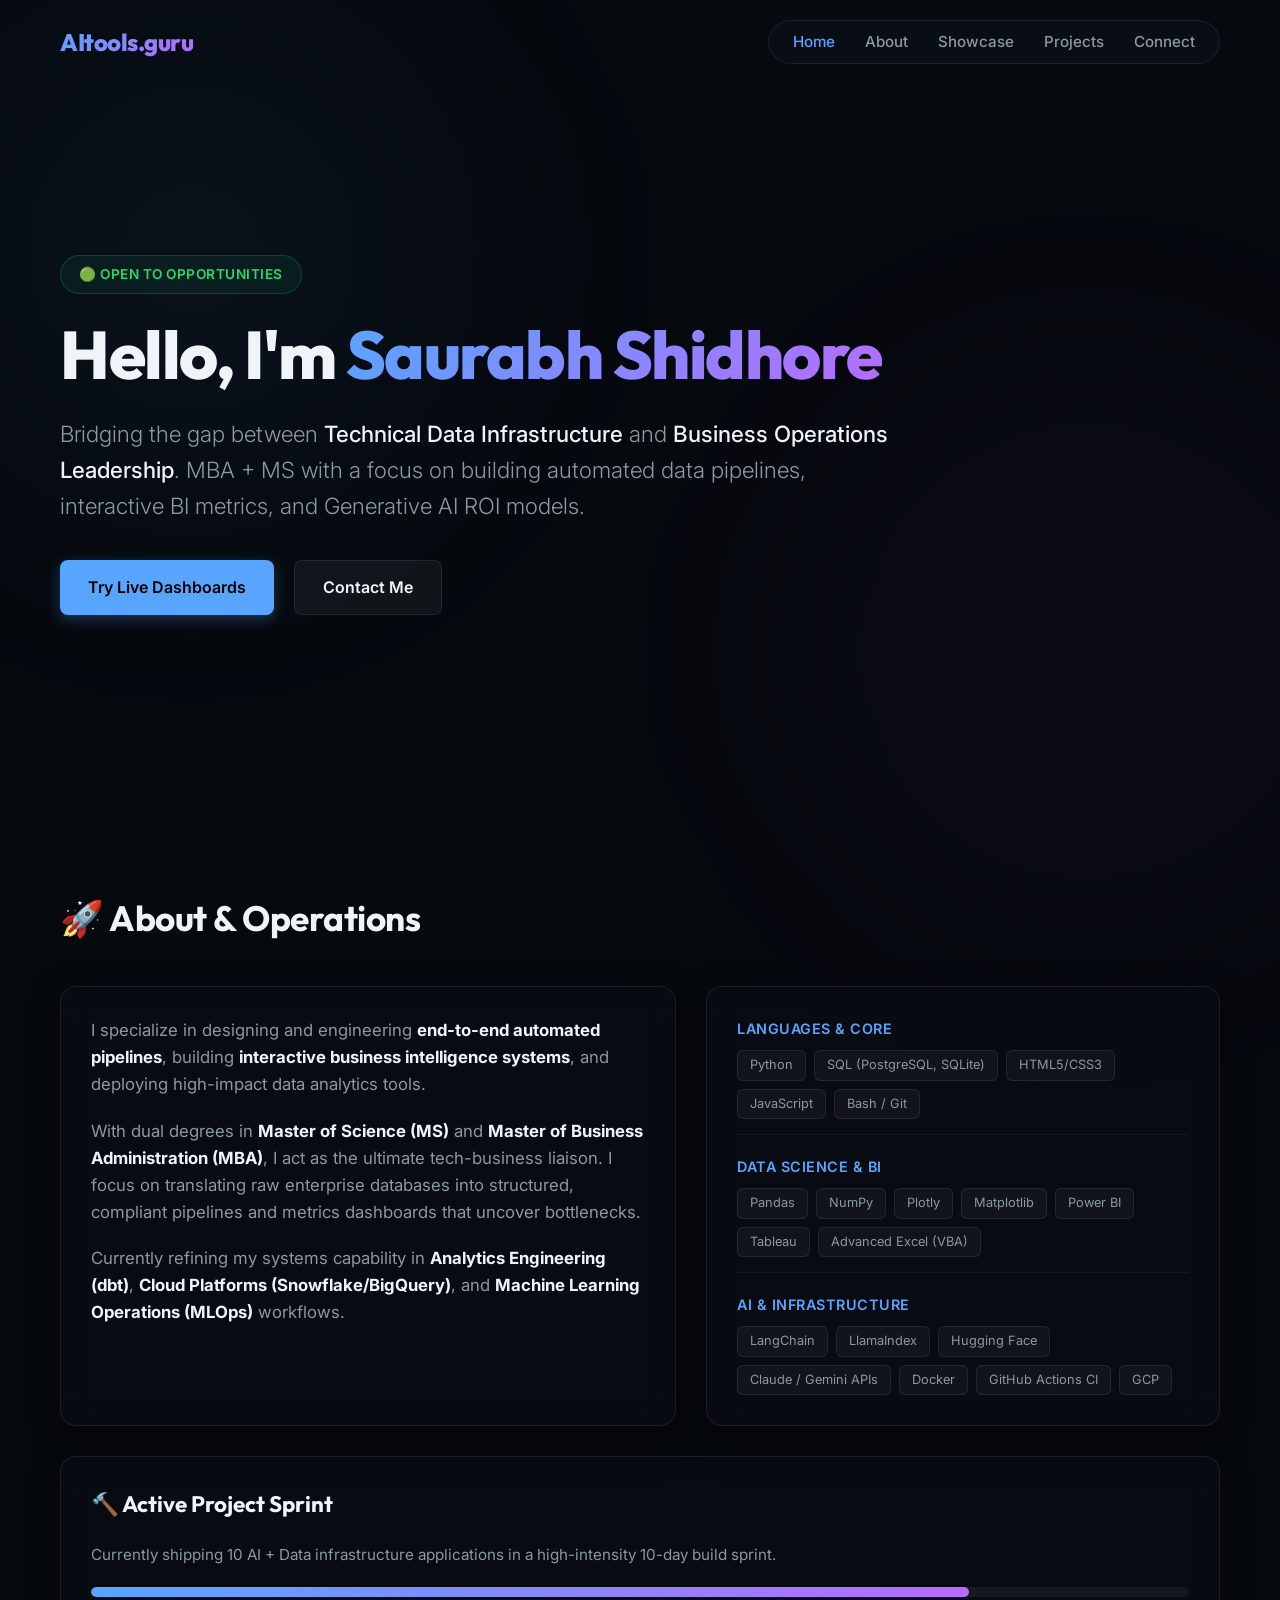
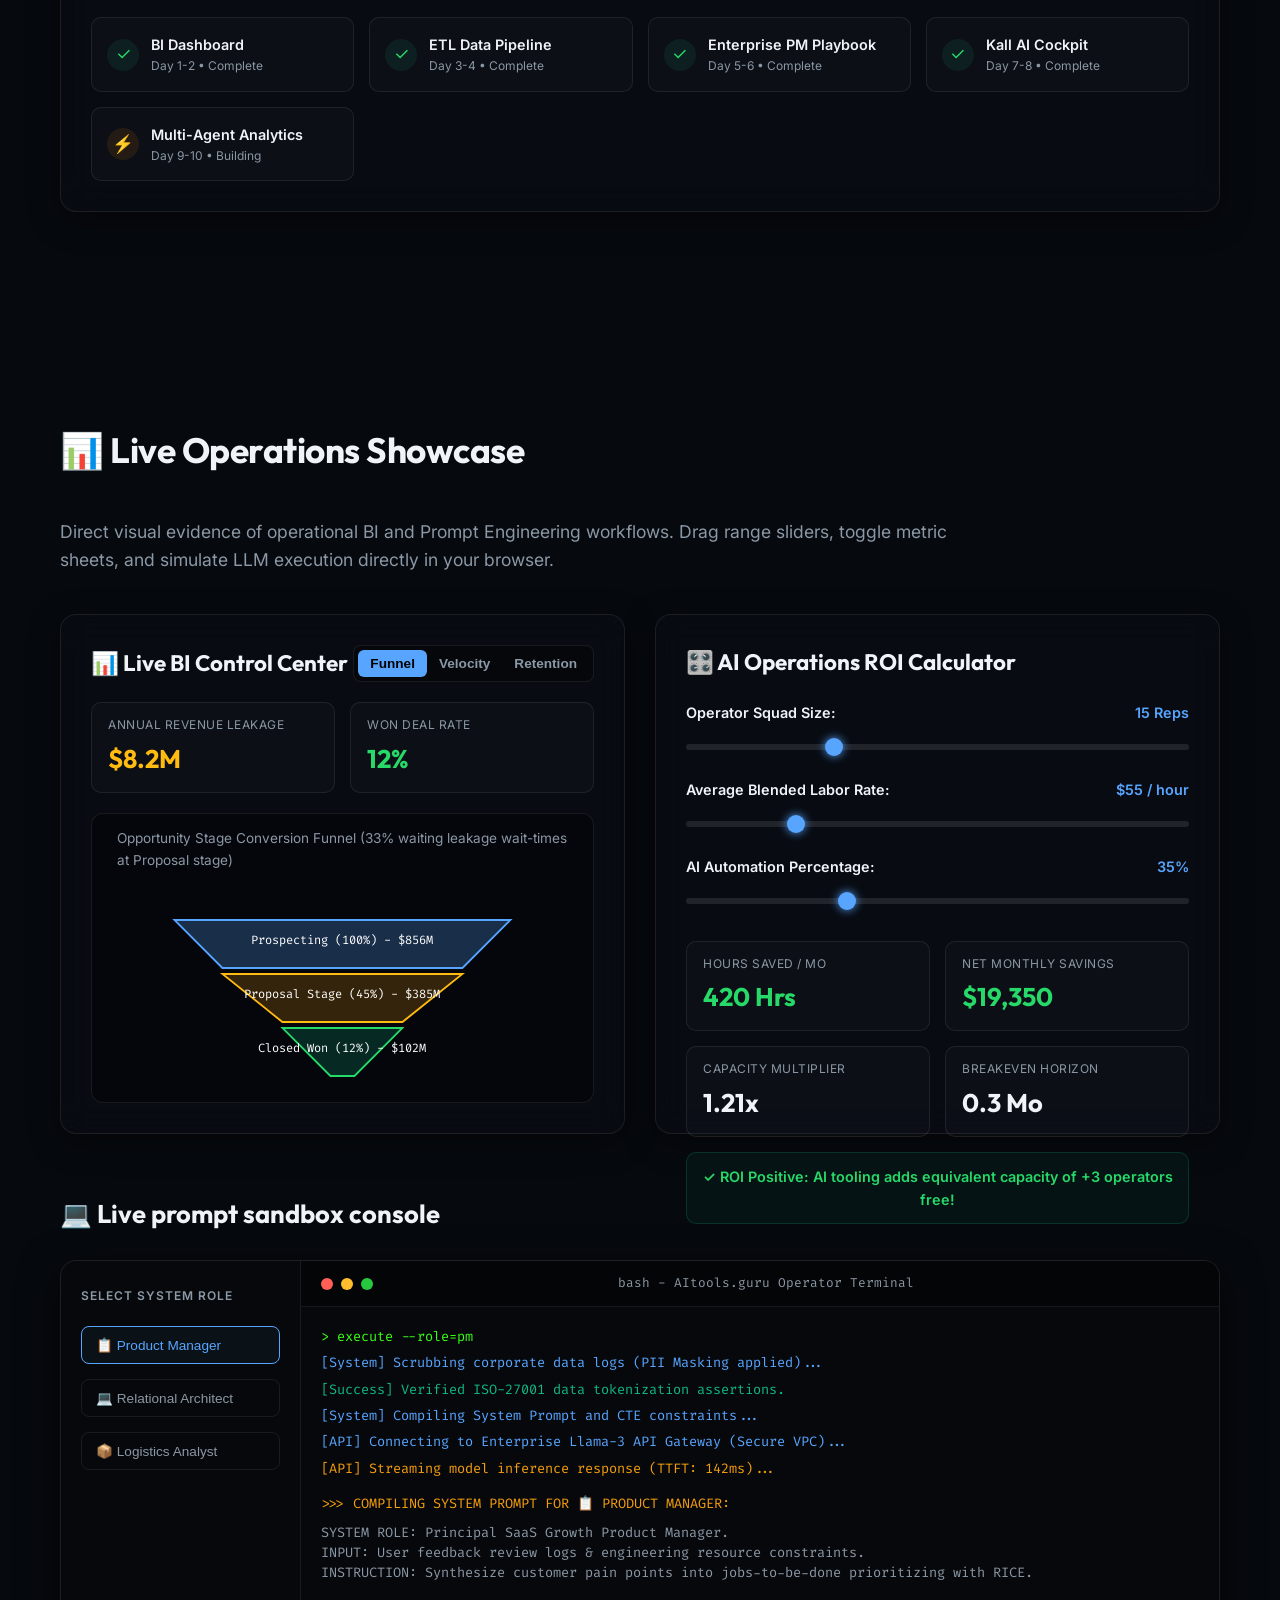
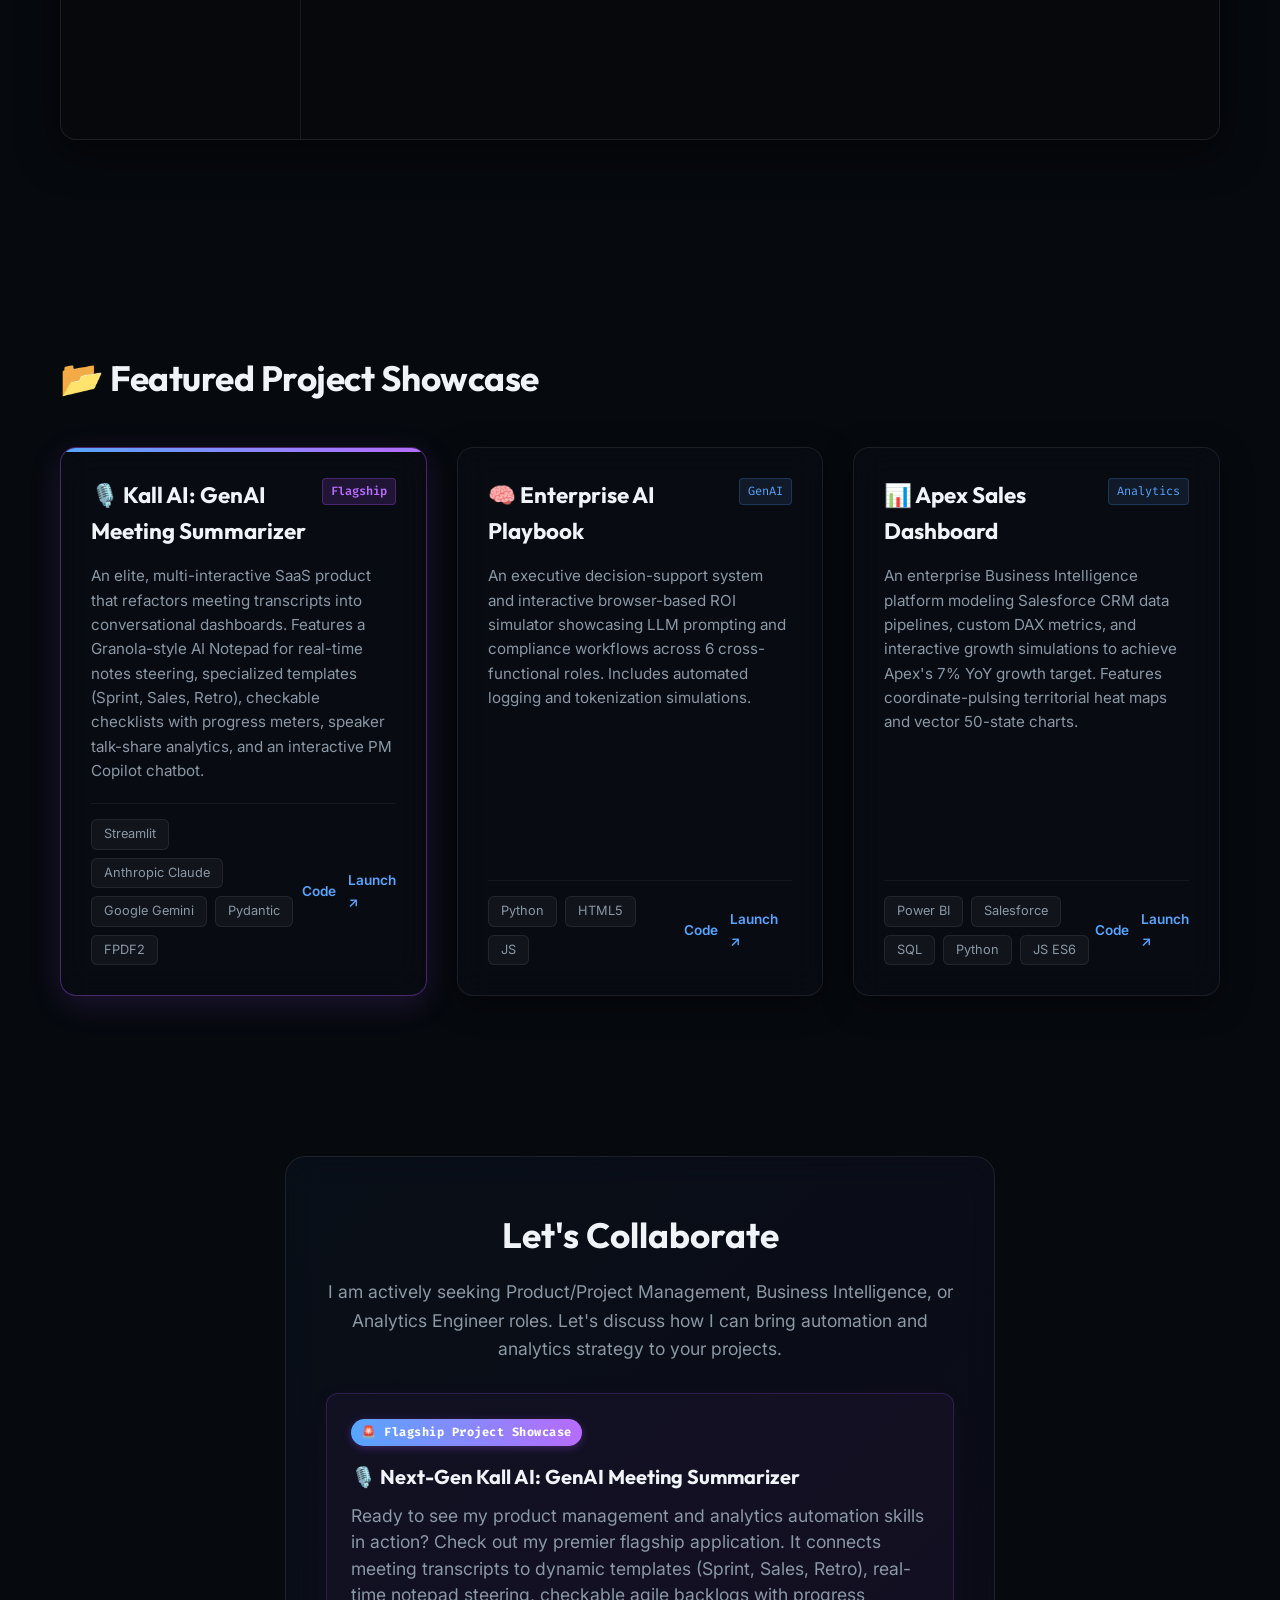
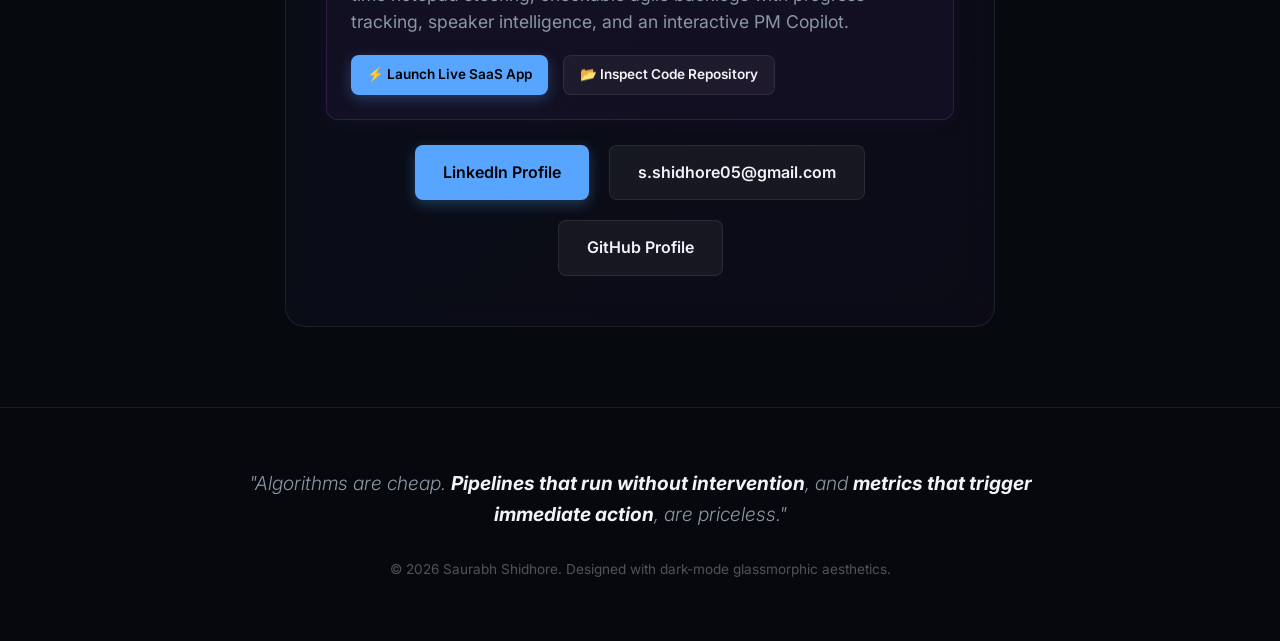
==== portfolio/index.html @ b5cbe141 "Update Kall AI description with v3.0 features (AI Notepad & Templates)" ====
<!DOCTYPE html>
<html lang="en">
<head>
  <meta charset="UTF-8">
  <meta name="viewport" content="width=device-width, initial-scale=1.0">
  <title>Saurabh Shidhore | AI & Analytics Portfolio</title>
  
  <!-- Premium Modern Typography -->
  <link rel="preconnect" href="https://fonts.googleapis.com">
  <link rel="preconnect" href="https://fonts.gstatic.com" crossorigin>
  <link href="https://fonts.googleapis.com/css2?family=Inter:wght@300;400;500;600;700&family=Outfit:wght@400;600;700;800&family=Fira+Code:wght@400;500;600&display=swap" rel="stylesheet">
  
  <!-- Visual System Styling -->
  <style>
    :root {
      --bg-dark: #06090e;
      --card-bg: rgba(13, 17, 27, 0.4);
      --card-border: rgba(255, 255, 255, 0.08);
      --card-border-hover: rgba(88, 166, 255, 0.4);
      --text-main: #f0f3f8;
      --text-mute: #8b98a5;
      
      /* Curated Harmonious Palette */
      --primary-hsl: 212, 100%, 67%; /* Electric Blue */
      --primary: hsl(var(--primary-hsl));
      --accent-hsl: 271, 100%, 71%; /* Royal Purple */
      --accent: hsl(var(--accent-hsl));
      --success-hsl: 142, 70%, 50%; /* Emerald Green */
      --success: hsl(var(--success-hsl));
      --gold-hsl: 43, 100%, 53%; /* Vivid Orange-Gold */
      --gold: hsl(var(--gold-hsl));
      --terminal-bg: #090c10;
    }
    
    * {
      box-sizing: border-box;
      margin: 0;
      padding: 0;
      scroll-behavior: smooth;
    }
    
    body {
      background-color: var(--bg-dark);
      color: var(--text-main);
      font-family: 'Inter', sans-serif;
      line-height: 1.6;
      overflow-x: hidden;
      position: relative;
    }
    
    /* Background Glow Blobs */
    .glow-blob-1 {
      position: fixed;
      top: -15%;
      left: -15%;
      width: 60vw;
      height: 60vw;
      border-radius: 50%;
      background: radial-gradient(circle, rgba(88, 166, 255, 0.08) 0%, rgba(0, 0, 0, 0) 70%);
      filter: blur(100px);
      z-index: -1;
      pointer-events: none;
      animation: float 25s infinite alternate ease-in-out;
    }
    
    .glow-blob-2 {
      position: fixed;
      bottom: -15%;
      right: -15%;
      width: 60vw;
      height: 60vw;
      border-radius: 50%;
      background: radial-gradient(circle, rgba(168, 85, 247, 0.06) 0%, rgba(0, 0, 0, 0) 70%);
      filter: blur(100px);
      z-index: -1;
      pointer-events: none;
      animation: float 30s infinite alternate-reverse ease-in-out;
    }
    
    @keyframes float {
      0% { transform: translate(0, 0) scale(1); }
      100% { transform: translate(6%, 6%) scale(1.15); }
    }
    
    /* Floating Header Nav */
    header {
      position: fixed;
      top: 0;
      left: 0;
      width: 100%;
      z-index: 100;
      padding: 20px 0;
    }
    
    .nav-container {
      max-width: 1200px;
      margin: 0 auto;
      padding: 0 20px;
      display: flex;
      justify-content: space-between;
      align-items: center;
    }
    
    .nav-logo {
      font-family: 'Outfit', sans-serif;
      font-weight: 800;
      font-size: 1.5rem;
      color: var(--text-main);
      text-decoration: none;
      letter-spacing: -0.5px;
    }
    
    .nav-logo span {
      background: linear-gradient(135deg, var(--primary) 0%, var(--accent) 100%);
      -webkit-background-clip: text;
      -webkit-text-fill-color: transparent;
    }
    
    .nav-menu {
      display: flex;
      gap: 30px;
      list-style: none;
      background: rgba(13, 17, 27, 0.6);
      border: 1px solid var(--card-border);
      padding: 8px 24px;
      border-radius: 50px;
      backdrop-filter: blur(16px);
      -webkit-backdrop-filter: blur(16px);
    }
    
    .nav-menu a {
      color: var(--text-mute);
      text-decoration: none;
      font-size: 0.95rem;
      font-weight: 500;
      transition: color 0.3s ease;
    }
    
    .nav-menu a:hover,
    .nav-menu a.active {
      color: var(--primary);
    }
    
    /* Hero Section */
    .hero-section {
      min-height: 90vh;
      display: flex;
      align-items: center;
      padding: 140px 20px 80px 20px;
      max-width: 1200px;
      margin: 0 auto;
    }
    
    .hero-content {
      max-width: 850px;
    }
    
    .status-badge {
      display: inline-flex;
      align-items: center;
      gap: 8px;
      background: rgba(16, 185, 129, 0.08);
      border: 1px solid rgba(16, 185, 129, 0.25);
      color: var(--success);
      padding: 8px 18px;
      border-radius: 50px;
      font-size: 0.85rem;
      font-weight: 600;
      margin-bottom: 24px;
      letter-spacing: 0.5px;
      text-transform: uppercase;
      animation: pulse 2.5s infinite;
    }
    
    @keyframes pulse {
      0% { opacity: 0.8; box-shadow: 0 0 0 0 rgba(16, 185, 129, 0.2); }
      50% { opacity: 1; box-shadow: 0 0 0 10px rgba(16, 185, 129, 0); }
      100% { opacity: 0.8; box-shadow: 0 0 0 0 rgba(16, 185, 129, 0); }
    }
    
    h1 {
      font-family: 'Outfit', sans-serif;
      font-weight: 800;
      font-size: 4.2rem;
      line-height: 1.1;
      letter-spacing: -1.5px;
      margin-bottom: 24px;
    }
    
    h1 span {
      background: linear-gradient(135deg, var(--primary) 0%, var(--accent) 100%);
      -webkit-background-clip: text;
      -webkit-text-fill-color: transparent;
    }
    
    .subtitle {
      font-size: 1.4rem;
      color: var(--text-mute);
      margin-bottom: 36px;
      font-weight: 300;
    }
    
    .subtitle strong {
      color: var(--text-main);
      font-weight: 500;
    }
    
    .hero-buttons {
      display: flex;
      gap: 20px;
    }
    
    .btn {
      display: inline-flex;
      align-items: center;
      justify-content: center;
      padding: 14px 28px;
      border-radius: 8px;
      font-size: 1rem;
      font-weight: 600;
      text-decoration: none;
      transition: all 0.3s ease;
      cursor: pointer;
    }
    
    .btn-primary {
      background: var(--primary);
      color: #000;
      border: none;
      box-shadow: 0 4px 14px rgba(88, 166, 255, 0.3);
    }
    
    .btn-primary:hover {
      transform: translateY(-2px);
      box-shadow: 0 6px 20px rgba(88, 166, 255, 0.5);
    }
    
    .btn-secondary {
      background: rgba(255, 255, 255, 0.05);
      color: var(--text-main);
      border: 1px solid var(--card-border);
    }
    
    .btn-secondary:hover {
      background: rgba(255, 255, 255, 0.1);
      border-color: var(--text-mute);
      transform: translateY(-2px);
    }
    
    /* Section Layouts */
    section {
      padding: 80px 20px;
      max-width: 1200px;
      margin: 0 auto;
    }
    
    .section-title {
      font-family: 'Outfit', sans-serif;
      font-size: 2.2rem;
      font-weight: 700;
      margin-bottom: 40px;
      letter-spacing: -0.5px;
    }
    
    .glass-card {
      background: var(--card-bg);
      border: 1px solid var(--card-border);
      border-radius: 16px;
      padding: 30px;
      backdrop-filter: blur(16px);
      -webkit-backdrop-filter: blur(16px);
      box-shadow: 0 8px 32px rgba(0, 0, 0, 0.4);
      transition: border-color 0.3s ease;
    }
    
    .glass-card:hover {
      border-color: var(--card-border-hover);
    }
    
    /* About & Tech Stack */
    .about-grid {
      display: grid;
      grid-template-columns: 1.2fr 1fr;
      gap: 30px;
      margin-bottom: 50px;
    }
    
    .about-bio p {
      color: var(--text-mute);
      font-size: 1.05rem;
      margin-bottom: 20px;
    }
    
    .about-bio strong {
      color: var(--text-main);
    }
    
    .tech-stack-summary {
      display: flex;
      flex-direction: column;
      gap: 20px;
    }
    
    .tech-group {
      border-bottom: 1px solid rgba(255, 255, 255, 0.05);
      padding-bottom: 15px;
    }
    
    .tech-group:last-child {
      border-bottom: none;
      padding-bottom: 0;
    }
    
    .tech-group-title {
      font-size: 0.9rem;
      font-weight: 600;
      color: var(--primary);
      text-transform: uppercase;
      letter-spacing: 0.5px;
      margin-bottom: 10px;
    }
    
    .tech-badges {
      display: flex;
      flex-wrap: wrap;
      gap: 8px;
    }
    
    .badge {
      font-size: 0.8rem;
      background: rgba(255, 255, 255, 0.04);
      border: 1px solid var(--card-border);
      padding: 4px 12px;
      border-radius: 6px;
      color: var(--text-mute);
      transition: all 0.3s ease;
    }
    
    .badge:hover {
      background: rgba(88, 166, 255, 0.1);
      color: var(--primary);
      border-color: var(--card-border-hover);
    }
    
    /* Active Building Widget */
    .currently-building-widget {
      grid-column: 1 / -1;
      display: flex;
      flex-direction: column;
      gap: 20px;
    }
    
    .progress-bar-container {
      width: 100%;
      height: 10px;
      background: rgba(255, 255, 255, 0.05);
      border-radius: 10px;
      overflow: hidden;
    }
    
    .progress-bar-fill {
      height: 100%;
      width: 80%;
      background: linear-gradient(90deg, var(--primary) 0%, var(--accent) 100%);
      border-radius: 10px;
    }
    
    .sprint-list {
      display: grid;
      grid-template-columns: repeat(auto-fit, minmax(220px, 1fr));
      gap: 15px;
    }
    
    .sprint-item {
      background: rgba(255, 255, 255, 0.02);
      border: 1px solid var(--card-border);
      padding: 15px;
      border-radius: 10px;
      display: flex;
      align-items: center;
      gap: 12px;
    }
    
    .sprint-icon {
      font-size: 1.1rem;
      width: 32px;
      height: 32px;
      border-radius: 50%;
      background: rgba(88, 166, 255, 0.1);
      display: flex;
      align-items: center;
      justify-content: center;
      color: var(--primary);
    }
    
    .sprint-item.complete .sprint-icon {
      background: rgba(16, 185, 129, 0.1);
      color: var(--success);
    }
    
    .sprint-item.active .sprint-icon {
      background: rgba(245, 158, 11, 0.1);
      color: var(--gold);
    }
    
    .sprint-info h4 {
      font-size: 0.9rem;
      font-weight: 600;
    }
    
    .sprint-info p {
      font-size: 0.75rem;
      color: var(--text-mute);
    }
    
    /* INTERACTIVE SHOWCASE GRID */
    .showcase-grid {
      display: grid;
      grid-template-columns: 1fr 1fr;
      gap: 30px;
      margin-bottom: 60px;
    }
    
    /* 1. Live Interactive BI Dashboard Widget */
    .bi-dashboard-card {
      display: flex;
      flex-direction: column;
      height: 520px;
    }
    
    .bi-card-header {
      display: flex;
      justify-content: space-between;
      align-items: center;
      margin-bottom: 20px;
    }
    
    .bi-tabs {
      display: flex;
      background: rgba(0, 0, 0, 0.3);
      padding: 4px;
      border-radius: 8px;
      border: 1px solid var(--card-border);
    }
    
    .bi-tab {
      background: none;
      border: none;
      color: var(--text-mute);
      padding: 6px 12px;
      border-radius: 6px;
      font-size: 0.85rem;
      font-weight: 600;
      cursor: pointer;
      transition: all 0.3s ease;
    }
    
    .bi-tab.active {
      background: var(--primary);
      color: #000;
    }
    
    .bi-stats-row {
      display: grid;
      grid-template-columns: 1fr 1fr;
      gap: 15px;
      margin-bottom: 20px;
    }
    
    .bi-metric-box {
      background: rgba(255, 255, 255, 0.02);
      border: 1px solid var(--card-border);
      padding: 12px 16px;
      border-radius: 10px;
    }
    
    .bi-metric-label {
      font-size: 0.75rem;
      color: var(--text-mute);
      text-transform: uppercase;
      letter-spacing: 0.5px;
    }
    
    .bi-metric-value {
      font-family: 'Outfit', sans-serif;
      font-size: 1.6rem;
      font-weight: 700;
      color: var(--text-main);
      margin-top: 4px;
    }
    
    .bi-metric-value.highlight-green { color: var(--success); }
    .bi-metric-value.highlight-orange { color: var(--gold); }
    
    .bi-chart-container {
      background: rgba(0, 0, 0, 0.4);
      border: 1px solid var(--card-border);
      border-radius: 12px;
      flex-grow: 1;
      padding: 15px;
      display: flex;
      align-items: center;
      justify-content: center;
      position: relative;
      overflow: hidden;
    }
    
    .bi-chart-panel {
      position: absolute;
      width: 90%;
      height: 90%;
      opacity: 0;
      visibility: hidden;
      transition: all 0.5s ease;
      display: flex;
      flex-direction: column;
      justify-content: space-between;
    }
    
    .bi-chart-panel.active {
      opacity: 1;
      visibility: visible;
    }
    
    .chart-desc {
      font-size: 0.85rem;
      color: var(--text-mute);
      margin-bottom: 10px;
    }
    
    /* 2. Functional ROI Calculator Widget */
    .roi-calc-card {
      display: flex;
      flex-direction: column;
      justify-content: space-between;
      height: 520px;
    }
    
    .roi-input-group {
      margin-bottom: 20px;
    }
    
    .roi-label-row {
      display: flex;
      justify-content: space-between;
      font-size: 0.9rem;
      font-weight: 600;
      margin-bottom: 8px;
    }
    
    .roi-label-row span:last-child {
      color: var(--primary);
    }
    
    .roi-slider {
      -webkit-appearance: none;
      width: 100%;
      height: 6px;
      border-radius: 5px;
      background: rgba(255, 255, 255, 0.1);
      outline: none;
      transition: background 0.3s;
    }
    
    .roi-slider::-webkit-slider-thumb {
      -webkit-appearance: none;
      appearance: none;
      width: 18px;
      height: 18px;
      border-radius: 50%;
      background: var(--primary);
      cursor: pointer;
      box-shadow: 0 0 10px var(--primary);
      transition: transform 0.1s;
    }
    
    .roi-slider::-webkit-slider-thumb:hover {
      transform: scale(1.2);
    }
    
    .roi-results-grid {
      display: grid;
      grid-template-columns: 1fr 1fr;
      gap: 15px;
      margin-top: 10px;
    }
    
    .roi-status-bar {
      margin-top: 15px;
      background: rgba(16, 185, 129, 0.06);
      border: 1px solid rgba(16, 185, 129, 0.2);
      color: var(--success);
      padding: 12px;
      border-radius: 10px;
      text-align: center;
      font-weight: 600;
      font-size: 0.9rem;
      transition: all 0.3s ease;
    }
    
    .roi-status-bar.negative {
      background: rgba(239, 68, 68, 0.06);
      border-color: rgba(239, 68, 68, 0.2);
      color: #ef4444;
    }
    
    /* 3. Live Prompt Engineering Sandbox Terminal */
    .terminal-section {
      margin-bottom: 50px;
    }
    
    .terminal-card {
      background: var(--terminal-bg);
      border: 1px solid var(--card-border);
      border-radius: 16px;
      padding: 0;
      overflow: hidden;
      display: grid;
      grid-template-columns: 240px 1fr;
      height: 480px;
      box-shadow: 0 12px 40px rgba(0, 0, 0, 0.6);
    }
    
    .terminal-sidebar {
      background: rgba(0, 0, 0, 0.3);
      border-right: 1px solid var(--card-border);
      padding: 25px 20px;
      display: flex;
      flex-direction: column;
      gap: 15px;
    }
    
    .terminal-side-title {
      font-size: 0.75rem;
      font-weight: 600;
      color: var(--text-mute);
      text-transform: uppercase;
      letter-spacing: 1px;
      margin-bottom: 5px;
    }
    
    .terminal-btn {
      background: none;
      border: 1px solid var(--card-border);
      color: var(--text-mute);
      padding: 10px 14px;
      border-radius: 8px;
      text-align: left;
      font-size: 0.85rem;
      font-weight: 500;
      cursor: pointer;
      transition: all 0.3s ease;
      display: flex;
      align-items: center;
      gap: 8px;
    }
    
    .terminal-btn:hover,
    .terminal-btn.active {
      border-color: var(--primary);
      color: var(--primary);
      background: rgba(88, 166, 255, 0.05);
    }
    
    .terminal-main {
      display: flex;
      flex-direction: column;
      background: #06080c;
    }
    
    .terminal-header {
      background: rgba(0, 0, 0, 0.4);
      border-bottom: 1px solid var(--card-border);
      padding: 12px 20px;
      display: flex;
      align-items: center;
      justify-content: space-between;
    }
    
    .terminal-window-dots {
      display: flex;
      gap: 8px;
    }
    
    .window-dot {
      width: 12px;
      height: 12px;
      border-radius: 50%;
    }
    
    .dot-red { background: #ff5f56; }
    .dot-yellow { background: #ffbd2e; }
    .dot-green { background: #27c93f; }
    
    .terminal-title {
      font-family: 'Fira Code', monospace;
      font-size: 0.8rem;
      color: var(--text-mute);
    }
    
    .terminal-body {
      padding: 20px;
      font-family: 'Fira Code', monospace;
      font-size: 0.85rem;
      color: #39ff14; /* Matrix Green Default */
      overflow-y: auto;
      flex-grow: 1;
      line-height: 1.5;
    }
    
    .term-line {
      margin-bottom: 6px;
    }
    
    .term-log-blue { color: #58a6ff; }
    .term-log-green { color: #10b981; }
    .term-log-gold { color: #f59e0b; }
    .term-code { color: #8b98a5; }
    .term-prompt { color: #f0f3f8; }
    
    /* Project Cards Grid */
    .projects-grid {
      display: grid;
      grid-template-columns: repeat(auto-fit, minmax(360px, 1fr));
      gap: 30px;
    }
    
    .project-card {
      display: flex;
      flex-direction: column;
      justify-content: space-between;
      height: 100%;
    }
    
    .project-card-header {
      display: flex;
      justify-content: space-between;
      align-items: flex-start;
      margin-bottom: 15px;
    }
    
    .project-card h3 {
      font-family: 'Outfit', sans-serif;
      font-size: 1.4rem;
      font-weight: 700;
      color: var(--text-main);
      display: flex;
      align-items: center;
      gap: 8px;
    }
    
    .project-tag {
      font-size: 0.75rem;
      font-family: 'Fira Code', monospace;
      background: rgba(88, 166, 255, 0.1);
      color: var(--primary);
      padding: 3px 8px;
      border-radius: 4px;
      border: 1px solid rgba(88, 166, 255, 0.2);
    }
    
    .project-description {
      color: var(--text-mute);
      font-size: 0.95rem;
      margin-bottom: 20px;
      flex-grow: 1;
    }
    
    .project-card-footer {
      display: flex;
      justify-content: space-between;
      align-items: center;
      margin-top: auto;
      border-top: 1px solid rgba(255, 255, 255, 0.05);
      padding-top: 15px;
    }
    
    .project-tools {
      display: flex;
      gap: 8px;
      flex-wrap: wrap;
    }
    
    .project-links {
      display: flex;
      gap: 12px;
    }
    
    .project-link {
      font-size: 0.85rem;
      color: var(--primary);
      text-decoration: none;
      font-weight: 600;
      display: flex;
      align-items: center;
      gap: 4px;
      transition: color 0.3s ease;
    }
    
    .project-link:hover {
      color: var(--accent);
    }
    
    .project-card.flagship {
      border: 1px solid rgba(168, 85, 247, 0.4);
      box-shadow: 0 8px 32px rgba(168, 85, 247, 0.15);
      position: relative;
      overflow: hidden;
    }
    .project-card.flagship::before {
      content: '';
      position: absolute;
      top: 0;
      left: 0;
      width: 100%;
      height: 4px;
      background: linear-gradient(90deg, var(--primary) 0%, var(--accent) 100%);
    }
    .flagship-tag {
      font-size: 0.75rem;
      font-family: 'Fira Code', monospace;
      background: rgba(168, 85, 247, 0.15);
      color: var(--accent);
      padding: 3px 8px;
      border-radius: 4px;
      border: 1px solid rgba(168, 85, 247, 0.3);
      font-weight: 600;
    }
    .connect-flagship-highlight {
      background: rgba(168, 85, 247, 0.05);
      border: 1px solid rgba(168, 85, 247, 0.2);
      border-radius: 12px;
      padding: 24px;
      margin: 25px 0;
      text-align: left;
      position: relative;
      overflow: hidden;
      box-shadow: 0 4px 20px rgba(168, 85, 247, 0.05);
      transition: all 0.3s ease;
    }
    .connect-flagship-highlight:hover {
      background: rgba(168, 85, 247, 0.08);
      border-color: rgba(168, 85, 247, 0.4);
      box-shadow: 0 8px 30px rgba(168, 85, 247, 0.12);
    }
    .connect-flagship-highlight h3 {
      font-family: 'Outfit', sans-serif;
      font-size: 1.25rem;
      margin-bottom: 10px;
      color: var(--text-main);
      display: flex;
      align-items: center;
      gap: 8px;
    }
    .connect-flagship-highlight p {
      font-size: 0.95rem;
      color: var(--text-mute);
      margin-bottom: 20px !important;
      line-height: 1.5;
    }
    .highlight-badge {
      display: inline-block;
      font-size: 0.75rem;
      font-family: 'Fira Code', monospace;
      background: linear-gradient(90deg, var(--primary) 0%, var(--accent) 100%);
      color: #fff;
      padding: 4px 10px;
      border-radius: 20px;
      font-weight: 700;
      margin-bottom: 15px;
      letter-spacing: 0.5px;
      box-shadow: 0 2px 8px rgba(168, 85, 247, 0.3);
    }
    .highlight-actions {
      display: flex;
      gap: 15px;
      flex-wrap: wrap;
    }
    .btn-sm {
      padding: 8px 16px !important;
      font-size: 0.85rem !important;
    }
    
    /* Connect / Contact */
    .connect-section {
      text-align: center;
      max-width: 750px;
      margin: 0 auto;
    }
    
    .connect-card {
      background: linear-gradient(135deg, rgba(88, 166, 255, 0.04) 0%, rgba(168, 85, 247, 0.04) 100%);
      border: 1px solid var(--card-border);
      border-radius: 20px;
      padding: 50px 40px;
      backdrop-filter: blur(16px);
      -webkit-backdrop-filter: blur(16px);
    }
    
    .connect-card h2 {
      font-family: 'Outfit', sans-serif;
      font-size: 2.2rem;
      margin-bottom: 15px;
    }
    
    .connect-card p {
      color: var(--text-mute);
      font-size: 1.1rem;
      margin-bottom: 30px;
    }
    
    .social-links {
      display: flex;
      justify-content: center;
      gap: 20px;
      flex-wrap: wrap;
    }
    
    /* Footer */
    footer {
      border-top: 1px solid var(--card-border);
      padding: 60px 20px;
      text-align: center;
      background: rgba(7, 9, 14, 0.8);
      position: relative;
    }
    
    .quote-block {
      font-size: 1.2rem;
      color: var(--text-mute);
      font-weight: 300;
      font-style: italic;
      max-width: 800px;
      margin: 0 auto 30px auto;
    }
    
    .quote-block strong {
      color: var(--text-main);
    }
    
    .copyright {
      font-size: 0.85rem;
      color: rgba(255, 255, 255, 0.3);
    }
    
    /* Mobile Responsiveness */
    @media (max-width: 992px) {
      .showcase-grid {
        grid-template-columns: 1fr;
      }
      
      .bi-dashboard-card,
      .roi-calc-card {
        height: auto;
        min-height: 480px;
      }
      
      .terminal-card {
        grid-template-columns: 1fr;
        height: auto;
        min-height: 520px;
      }
      
      .terminal-sidebar {
        border-right: none;
        border-bottom: 1px solid var(--card-border);
        flex-direction: row;
        overflow-x: auto;
      }
    }
    
    @media (max-width: 768px) {
      h1 {
        font-size: 2.8rem;
      }
      
      .subtitle {
        font-size: 1.1rem;
      }
      
      .nav-menu {
        display: none;
      }
      
      .about-grid {
        grid-template-columns: 1fr;
      }
      
      .hero-buttons {
        flex-direction: column;
      }
    }
  </style>
</head>
<body>

  <!-- Background Blobs -->
  <div class="glow-blob-1"></div>
  <div class="glow-blob-2"></div>

  <!-- Float Header Nav -->
  <header>
    <div class="nav-container">
      <a href="#" class="nav-logo">
        <span>AItools.guru</span>
      </a>
      <ul class="nav-menu">
        <li><a href="#" class="active">Home</a></li>
        <li><a href="#about">About</a></li>
        <li><a href="#showcase">Showcase</a></li>
        <li><a href="#projects">Projects</a></li>
        <li><a href="#connect">Connect</a></li>
      </ul>
    </div>
  </header>

  <!-- Hero Section -->
  <main class="hero-section">
    <div class="hero-content">
      <div class="status-badge">
        🟢 Open to Opportunities
      </div>
      <h1>Hello, I'm <span>Saurabh Shidhore</span></h1>
      <p class="subtitle">
        Bridging the gap between <strong>Technical Data Infrastructure</strong> and <strong>Business Operations Leadership</strong>. MBA + MS with a focus on building automated data pipelines, interactive BI metrics, and Generative AI ROI models.
      </p>
      <div class="hero-buttons">
        <a href="#showcase" class="btn btn-primary">Try Live Dashboards</a>
        <a href="#connect" class="btn btn-secondary">Contact Me</a>
      </div>
    </div>
  </main>

  <!-- About Section -->
  <section id="about">
    <h2 class="section-title">🚀 About & Operations</h2>
    <div class="about-grid">
      
      <!-- Narrative Card -->
      <div class="glass-card about-bio">
        <p>
          I specialize in designing and engineering <strong>end-to-end automated pipelines</strong>, building <strong>interactive business intelligence systems</strong>, and deploying high-impact data analytics tools.
        </p>
        <p>
          With dual degrees in <strong>Master of Science (MS)</strong> and <strong>Master of Business Administration (MBA)</strong>, I act as the ultimate tech-business liaison. I focus on translating raw enterprise databases into structured, compliant pipelines and metrics dashboards that uncover bottlenecks.
        </p>
        <p>
          Currently refining my systems capability in <strong>Analytics Engineering (dbt)</strong>, <strong>Cloud Platforms (Snowflake/BigQuery)</strong>, and <strong>Machine Learning Operations (MLOps)</strong> workflows.
        </p>
      </div>
      
      <!-- Tech stack Card -->
      <div class="glass-card tech-stack-summary">
        <div class="tech-group">
          <div class="tech-group-title">Languages & Core</div>
          <div class="tech-badges">
            <span class="badge">Python</span>
            <span class="badge">SQL (PostgreSQL, SQLite)</span>
            <span class="badge">HTML5/CSS3</span>
            <span class="badge">JavaScript</span>
            <span class="badge">Bash / Git</span>
          </div>
        </div>
        
        <div class="tech-group">
          <div class="tech-group-title">Data Science & BI</div>
          <div class="tech-badges">
            <span class="badge">Pandas</span>
            <span class="badge">NumPy</span>
            <span class="badge">Plotly</span>
            <span class="badge">Matplotlib</span>
            <span class="badge">Power BI</span>
            <span class="badge">Tableau</span>
            <span class="badge">Advanced Excel (VBA)</span>
          </div>
        </div>
        
        <div class="tech-group">
          <div class="tech-group-title">AI & Infrastructure</div>
          <div class="tech-badges">
            <span class="badge">LangChain</span>
            <span class="badge">LlamaIndex</span>
            <span class="badge">Hugging Face</span>
            <span class="badge">Claude / Gemini APIs</span>
            <span class="badge">Docker</span>
            <span class="badge">GitHub Actions CI</span>
            <span class="badge">GCP</span>
          </div>
        </div>
      </div>
      
      <!-- Sprint Tracker Widget -->
      <div class="glass-card currently-building-widget">
        <h3 style="font-family: 'Outfit', sans-serif; font-size: 1.4rem;">🔨 Active Project Sprint</h3>
        <p style="color: var(--text-mute); font-size: 0.95rem;">
          Currently shipping 10 AI + Data infrastructure applications in a high-intensity 10-day build sprint.
        </p>
        <div class="progress-bar-container">
          <div class="progress-bar-fill"></div>
        </div>
        
        <div class="sprint-list">
          <div class="sprint-item complete">
            <div class="sprint-icon">✓</div>
            <div class="sprint-info">
              <h4>BI Dashboard</h4>
              <p>Day 1-2 • Complete</p>
            </div>
          </div>
          <div class="sprint-item complete">
            <div class="sprint-icon">✓</div>
            <div class="sprint-info">
              <h4>ETL Data Pipeline</h4>
              <p>Day 3-4 • Complete</p>
            </div>
          </div>
          <div class="sprint-item complete">
            <div class="sprint-icon">✓</div>
            <div class="sprint-info">
              <h4>Enterprise PM Playbook</h4>
              <p>Day 5-6 • Complete</p>
            </div>
          </div>
          <div class="sprint-item complete">
            <div class="sprint-icon">✓</div>
            <div class="sprint-info">
              <h4>Kall AI Cockpit</h4>
              <p>Day 7-8 • Complete</p>
            </div>
          </div>
          <div class="sprint-item active">
            <div class="sprint-icon">⚡</div>
            <div class="sprint-info">
              <h4>Multi-Agent Analytics</h4>
              <p>Day 9-10 • Building</p>
            </div>
          </div>
        </div>
      </div>
      
    </div>
  </section>

  <!-- LIVE SHOWCASE SECTION -->
  <section id="showcase">
    <h2 class="section-title">📊 Live Operations Showcase</h2>
    <p style="color: var(--text-mute); font-size: 1.1rem; margin-bottom: 40px; max-width: 900px;">
      Direct visual evidence of operational BI and Prompt Engineering workflows. Drag range sliders, toggle metric sheets, and simulate LLM execution directly in your browser.
    </p>
    
    <div class="showcase-grid">
      
      <!-- Interactive BI Dashboard Widget -->
      <div class="glass-card bi-dashboard-card">
        <div class="bi-card-header">
          <h3 style="font-family: 'Outfit', sans-serif; font-size: 1.4rem;">📊 Live BI Control Center</h3>
          <div class="bi-tabs">
            <button class="bi-tab active" onclick="switchBiTab('funnel')">Funnel</button>
            <button class="bi-tab" onclick="switchBiTab('velocity')">Velocity</button>
            <button class="bi-tab" onclick="switchBiTab('cohort')">Retention</button>
          </div>
        </div>
        
        <!-- Tab 1: Funnel metrics -->
        <div class="bi-stats-row" id="bi-metrics">
          <div class="bi-metric-box">
            <div class="bi-metric-label">Annual Revenue Leakage</div>
            <div class="bi-metric-value highlight-orange" id="bi-val-1">$8.2M</div>
          </div>
          <div class="bi-metric-box">
            <div class="bi-metric-label">Won Deal Rate</div>
            <div class="bi-metric-value highlight-green" id="bi-val-2">12%</div>
          </div>
        </div>
        
        <div class="bi-chart-container">
          
          <!-- Funnel SVG Graph -->
          <div class="bi-chart-panel active" id="bi-chart-funnel">
            <p class="chart-desc">Opportunity Stage Conversion Funnel (33% waiting leakage wait-times at Proposal stage)</p>
            <svg width="100%" height="180" viewBox="0 0 300 150">
              <polygon points="10,10 290,10 250,50 50,50" fill="rgba(88, 166, 255, 0.25)" stroke="var(--primary)" stroke-width="1.5" />
              <text x="150" y="30" font-family="Fira Code" font-size="10" fill="#fff" text-anchor="middle">Prospecting (100%) - $856M</text>
              
              <polygon points="50,55 250,55 200,95 100,95" fill="rgba(245, 158, 11, 0.2)" stroke="var(--gold)" stroke-width="1.5" />
              <text x="150" y="75" font-family="Fira Code" font-size="10" fill="#fff" text-anchor="middle">Proposal Stage (45%) - $385M</text>
              
              <polygon points="100,100 200,100 160,140 140,140" fill="rgba(16, 185, 129, 0.2)" stroke="var(--success)" stroke-width="1.5" />
              <text x="150" y="120" font-family="Fira Code" font-size="10" fill="#fff" text-anchor="middle">Closed Won (12%) - $102M</text>
            </svg>
          </div>
          
          <!-- Velocity SVG Timeline -->
          <div class="bi-chart-panel" id="bi-chart-velocity">
            <p class="chart-desc">Average Sales Pipeline Days-in-Stage (Proposal review stalls cycle duration)</p>
            <svg width="100%" height="180" viewBox="0 0 300 150">
              <!-- Grid line lines -->
              <line x1="20" y1="110" x2="280" y2="110" stroke="rgba(255, 255, 255, 0.2)" stroke-dasharray="4" />
              
              <!-- Prospecting bar -->
              <rect x="30" y="70" width="35" height="40" rx="3" fill="var(--primary)" />
              <text x="47" y="60" font-family="Fira Code" font-size="9" fill="#fff" text-anchor="middle">14d</text>
              <text x="47" y="125" font-family="Fira Code" font-size="8" fill="var(--text-mute)" text-anchor="middle">Qualify</text>
              
              <!-- Proposal Blockage Bar -->
              <rect x="110" y="30" width="35" height="80" rx="3" fill="var(--gold)" />
              <text x="127" y="20" font-family="Fira Code" font-size="9" fill="var(--gold)" text-anchor="middle">52d ⚠️</text>
              <text x="127" y="125" font-family="Fira Code" font-size="8" fill="var(--text-mute)" text-anchor="middle">Proposal</text>
              
              <!-- Negotiation Bar -->
              <rect x="190" y="55" width="35" height="55" rx="3" fill="var(--primary)" />
              <text x="207" y="45" font-family="Fira Code" font-size="9" fill="#fff" text-anchor="middle">28d</text>
              <text x="207" y="125" font-family="Fira Code" font-size="8" fill="var(--text-mute)" text-anchor="middle">Negotiate</text>
              
              <!-- Closing Bar -->
              <rect x="250" y="65" width="35" height="45" rx="3" fill="var(--success)" />
              <text x="267" y="55" font-family="Fira Code" font-size="9" fill="#fff" text-anchor="middle">20d</text>
              <text x="267" y="125" font-family="Fira Code" font-size="8" fill="var(--text-mute)" text-anchor="middle">Won</text>
            </svg>
          </div>
          
          <!-- Retention Cohort Line Graph -->
          <div class="bi-chart-panel" id="bi-chart-cohort">
            <p class="chart-desc">12-Month Cohort Retention Rate vs. Target Industry Benchmark</p>
            <svg width="100%" height="180" viewBox="0 0 300 150">
              <!-- Axis lines -->
              <line x1="30" y1="120" x2="280" y2="120" stroke="rgba(255, 255, 255, 0.2)" />
              <line x1="30" y1="20" x2="30" y2="120" stroke="rgba(255, 255, 255, 0.2)" />
              
              <!-- Benchmark Target Line -->
              <path d="M 30 30 L 90 35 L 150 42 L 210 48 L 270 50" fill="none" stroke="rgba(255,255,255,0.2)" stroke-dasharray="5" stroke-width="1.5" />
              <text x="280" y="45" font-family="Fira Code" font-size="8" fill="var(--text-mute)">Target (91%)</text>
              
              <!-- Actual Retention Line -->
              <path d="M 30 30 L 90 40 L 150 65 L 210 82 L 270 95" fill="none" stroke="var(--primary)" stroke-width="2.5" />
              <!-- Points -->
              <circle cx="30" cy="30" r="3" fill="var(--accent)" />
              <circle cx="90" cy="40" r="3" fill="var(--accent)" />
              <circle cx="150" cy="65" r="3" fill="var(--accent)" />
              <circle cx="210" cy="82" r="3" fill="var(--accent)" />
              <circle cx="270" cy="95" r="3" fill="var(--accent)" />
              
              <text x="270" y="110" font-family="Fira Code" font-size="8" fill="var(--primary)" text-anchor="middle">Actual (84%)</text>
              <text x="30" y="132" font-family="Fira Code" font-size="7" fill="var(--text-mute)" text-anchor="middle">M0</text>
              <text x="90" y="132" font-family="Fira Code" font-size="7" fill="var(--text-mute)" text-anchor="middle">M3</text>
              <text x="150" y="132" font-family="Fira Code" font-size="7" fill="var(--text-mute)" text-anchor="middle">M6</text>
              <text x="210" y="132" font-family="Fira Code" font-size="7" fill="var(--text-mute)" text-anchor="middle">M9</text>
              <text x="270" y="132" font-family="Fira Code" font-size="7" fill="var(--text-mute)" text-anchor="middle">M12</text>
            </svg>
          </div>
          
        </div>
      </div>
      
      <!-- Functional ROI Calculator Widget -->
      <div class="glass-card roi-calc-card">
        <h3 style="font-family: 'Outfit', sans-serif; font-size: 1.4rem; margin-bottom: 20px;">🎛️ AI Operations ROI Calculator</h3>
        
        <!-- Input 1: Team Size -->
        <div class="roi-input-group">
          <div class="roi-label-row">
            <span>Operator Squad Size:</span>
            <span id="roi-val-team">15 Reps</span>
          </div>
          <input type="range" min="1" max="50" value="15" class="roi-slider" id="roi-slider-team" oninput="calculateRoi()">
        </div>
        
        <!-- Input 2: Hourly Rate -->
        <div class="roi-input-group">
          <div class="roi-label-row">
            <span>Average Blended Labor Rate:</span>
            <span id="roi-val-rate">$55 / hour</span>
          </div>
          <input type="range" min="30" max="150" value="55" class="roi-slider" id="roi-slider-rate" oninput="calculateRoi()">
        </div>
        
        <!-- Input 3: Automation rate -->
        <div class="roi-input-group">
          <div class="roi-label-row">
            <span>AI Automation Percentage:</span>
            <span id="roi-val-auto">35%</span>
          </div>
          <input type="range" min="10" max="90" value="35" class="roi-slider" id="roi-slider-auto" oninput="calculateRoi()">
        </div>
        
        <!-- Calculations Output Grid -->
        <div class="roi-results-grid">
          <div class="bi-metric-box">
            <div class="bi-metric-label">Hours Saved / Mo</div>
            <div class="bi-metric-value highlight-green" id="roi-calc-hours">420 Hrs</div>
          </div>
          <div class="bi-metric-box">
            <div class="bi-metric-label">Net Monthly Savings</div>
            <div class="bi-metric-value highlight-green" id="roi-calc-savings">$19,350</div>
          </div>
          <div class="bi-metric-box">
            <div class="bi-metric-label">Capacity Multiplier</div>
            <div class="bi-metric-value" id="roi-calc-capacity">1.21x</div>
          </div>
          <div class="bi-metric-box">
            <div class="bi-metric-label">Breakeven Horizon</div>
            <div class="bi-metric-value" id="roi-calc-breakeven">0.3 Mo</div>
          </div>
        </div>
        
        <div class="roi-status-bar" id="roi-status">
          ✓ ROI Positive: AI tooling adds equivalent capacity of +3 operators free!
        </div>
      </div>
      
    </div>
    
    <!-- AI PROMPT SANDBOX TERMINAL -->
    <div class="terminal-section">
      <h3 style="font-family: 'Outfit', sans-serif; font-size: 1.6rem; margin-bottom: 25px;">💻 Live prompt sandbox console</h3>
      <div class="glass-card terminal-card">
        
        <!-- Terminal sidebar role picker -->
        <div class="terminal-sidebar">
          <div class="terminal-side-title">Select System Role</div>
          <button class="terminal-btn active" id="term-btn-1" onclick="runTerminal('pm')">📋 Product Manager</button>
          <button class="terminal-btn" id="term-btn-2" onclick="runTerminal('engineer')">💻 Relational Architect</button>
          <button class="terminal-btn" id="term-btn-3" onclick="runTerminal('logistics')">📦 Logistics Analyst</button>
        </div>
        
        <!-- Terminal main code screen -->
        <div class="terminal-main">
          <div class="terminal-header">
            <div class="terminal-window-dots">
              <span class="window-dot dot-red"></span>
              <span class="window-dot dot-yellow"></span>
              <span class="window-dot dot-green"></span>
            </div>
            <div class="terminal-title">bash - AItools.guru Operator Terminal</div>
            <div style="width: 40px;"></div>
          </div>
          
          <div class="terminal-body" id="terminal-screen">
            <div class="term-line">&gt; system init --prompt-catalog</div>
            <div class="term-line term-log-blue">[System] Initialized sandbox logs successfully.</div>
            <div class="term-line term-log-green">[Ready] Click a role button in the sidebar to simulate operational LLM execution.</div>
          </div>
        </div>
        
      </div>
    </div>
  </section>

  <!-- Projects Section -->
  <section id="projects">
    <h2 class="section-title">📂 Featured Project Showcase</h2>
    <div class="projects-grid">
      
      <!-- Card 0: Flagship Kall AI Operations Cockpit -->
      <div class="glass-card project-card flagship">
        <div>
          <div class="project-card-header">
            <h3>🎙️ Kall AI: GenAI Meeting Summarizer</h3>
            <span class="flagship-tag">Flagship</span>
          </div>
          <p class="project-description">
            An elite, multi-interactive SaaS product that refactors meeting transcripts into conversational dashboards. Features a Granola-style AI Notepad for real-time notes steering, specialized templates (Sprint, Sales, Retro), checkable checklists with progress meters, speaker talk-share analytics, and an interactive PM Copilot chatbot.
          </p>
        </div>
        <div class="project-card-footer">
          <div class="project-tools">
            <span class="badge">Streamlit</span>
            <span class="badge">Anthropic Claude</span>
            <span class="badge">Google Gemini</span>
            <span class="badge">Pydantic</span>
            <span class="badge">FPDF2</span>
          </div>
          <div class="project-links">
            <a href="https://github.com/AItools-guru/GenAI-Meeting-Summarizer" target="_blank" class="project-link">Code</a>
            <a href="https://genai-meeting-summarizer.streamlit.app" target="_blank" class="project-link">Launch ↗</a>
          </div>
        </div>
      </div>
      
      <!-- Card 1: Enterprise AI Playbook -->
      <div class="glass-card project-card">
        <div>
          <div class="project-card-header">
            <h3>🧠 Enterprise AI Playbook</h3>
            <span class="project-tag">GenAI</span>
          </div>
          <p class="project-description">
            An executive decision-support system and interactive browser-based ROI simulator showcasing LLM prompting and compliance workflows across 6 cross-functional roles. Includes automated logging and tokenization simulations.
          </p>
        </div>
        <div class="project-card-footer">
          <div class="project-tools">
            <span class="badge">Python</span>
            <span class="badge">HTML5</span>
            <span class="badge">JS</span>
          </div>
          <div class="project-links">
            <a href="https://github.com/AItools-guru/enterprise-ai-playbook" target="_blank" class="project-link">Code</a>
            <a href="https://aitools-guru.github.io/enterprise-ai-playbook/prototype/" target="_blank" class="project-link">Launch ↗</a>
          </div>
        </div>
      </div>
      
      <!-- Card 2: Apex Sales Performance Dashboard -->
      <div class="glass-card project-card">
        <div>
          <div class="project-card-header">
            <h3>📊 Apex Sales Dashboard</h3>
            <span class="project-tag">Analytics</span>
          </div>
          <p class="project-description">
            An enterprise Business Intelligence platform modeling Salesforce CRM data pipelines, custom DAX metrics, and interactive growth simulations to achieve Apex's 7% YoY growth target. Features coordinate-pulsing territorial heat maps and vector 50-state charts.
          </p>
        </div>
        <div class="project-card-footer">
          <div class="project-tools">
            <span class="badge">Power BI</span>
            <span class="badge">Salesforce</span>
            <span class="badge">SQL</span>
            <span class="badge">Python</span>
            <span class="badge">JS ES6</span>
          </div>
          <div class="project-links">
            <a href="https://github.com/AItools-guru/sales-performance-portfolio" target="_blank" class="project-link">Code</a>
            <a href="https://aitools-guru.github.io/sales-performance-portfolio/prototype/" target="_blank" class="project-link">Launch ↗</a>
          </div>
        </div>
      </div>
      
    </div>
  </section>

  <!-- Connect Section -->
  <section id="connect" class="connect-section">
    <div class="connect-card">
      <h2>Let's Collaborate</h2>
      <p>I am actively seeking Product/Project Management, Business Intelligence, or Analytics Engineer roles. Let's discuss how I can bring automation and analytics strategy to your projects.</p>
      
      <!-- Flagship Project Highlight in Connect Section -->
      <div class="connect-flagship-highlight">
        <div class="highlight-badge">🚨 Flagship Project Showcase</div>
        <h3>🎙️ Next-Gen Kall AI: GenAI Meeting Summarizer</h3>
        <p>
          Ready to see my product management and analytics automation skills in action? Check out my premier flagship application. It connects meeting transcripts to dynamic templates (Sprint, Sales, Retro), real-time notepad steering, checkable agile backlogs with progress tracking, speaker intelligence, and an interactive PM Copilot.
        </p>
        <div class="highlight-actions">
          <a href="https://genai-meeting-summarizer.streamlit.app" target="_blank" class="btn btn-primary btn-sm">⚡ Launch Live SaaS App</a>
          <a href="https://github.com/AItools-guru/GenAI-Meeting-Summarizer" target="_blank" class="btn btn-secondary btn-sm">📂 Inspect Code Repository</a>
        </div>
      </div>

      <div class="social-links">
        <a href="https://www.linkedin.com/in/saurabhshidhore/" target="_blank" class="btn btn-primary">LinkedIn Profile</a>
        <a href="mailto:s.shidhore05@gmail.com" class="btn btn-secondary">s.shidhore05@gmail.com</a>
        <a href="https://github.com/AItools-guru" target="_blank" class="btn btn-secondary">GitHub Profile</a>
      </div>
    </div>
  </section>

  <!-- Footer -->
  <footer>
    <div class="quote-block">
      "Algorithms are cheap. <strong>Pipelines that run without intervention</strong>, and <strong>metrics that trigger immediate action</strong>, are priceless."
    </div>
    <div class="copyright">
      &copy; 2026 Saurabh Shidhore. Designed with dark-mode glassmorphic aesthetics.
    </div>
  </footer>

  <!-- ADVANCED JS INTERACTIVE SCRIPTS -->
  <script>
    /* 1. BI Dashboard Tab Switch Logic */
    function switchBiTab(tabId) {
      // Deactivate all tabs and charts
      const tabs = document.querySelectorAll('.bi-tab');
      tabs.forEach(t => t.classList.remove('active'));
      
      const charts = document.querySelectorAll('.bi-chart-panel');
      charts.forEach(c => c.classList.remove('active'));
      
      // Find and activate requested tab
      event.target.classList.add('active');
      document.getElementById(`bi-chart-${tabId}`).classList.add('active');
      
      // Update values dynamically to look like real server queries
      const val1 = document.getElementById('bi-val-1');
      const val2 = document.getElementById('bi-val-2');
      
      if (tabId === 'funnel') {
        val1.innerText = "$8.2M";
        val1.className = "bi-metric-value highlight-orange";
        val2.innerText = "12%";
        val2.className = "bi-metric-value highlight-green";
      } else if (tabId === 'velocity') {
        val1.innerText = "138 Days";
        val1.className = "bi-metric-value";
        val2.innerText = "52 Days";
        val2.className = "bi-metric-value highlight-orange";
      } else if (tabId === 'cohort') {
        val1.innerText = "84%";
        val1.className = "bi-metric-value highlight-green";
        val2.innerText = "-7% Variance";
        val2.className = "bi-metric-value highlight-orange";
      }
    }
    
    /* 2. Reactive ROI Calculator Engine */
    function calculateRoi() {
      // Get slider values
      const team = parseInt(document.getElementById('roi-slider-team').value);
      const rate = parseInt(document.getElementById('roi-slider-rate').value);
      const auto = parseInt(document.getElementById('roi-slider-auto').value);
      
      // Update labels
      document.getElementById('roi-val-team').innerText = `${team} Reps`;
      document.getElementById('roi-val-rate').innerText = `$${rate} / hour`;
      document.getElementById('roi-val-auto').innerText = `${auto}%`;
      
      // Perform math (Efficiency compression factor of 0.5)
      const hoursSaved = Math.round(team * 160 * (auto / 100) * 0.5);
      const toolCost = team * 250; // Assume $250/mo user subscription license
      const monthlySavings = hoursSaved * rate;
      const netSavings = monthlySavings - toolCost;
      const capacityMultiplier = (1 / (1 - ((auto / 100) * 0.5))).toFixed(2);
      
      // Payback months
      let breakeven = "Infinite";
      if (netSavings > 0) {
        const setupCost = toolCost * 1.5;
        breakeven = (setupCost / netSavings).toFixed(1);
      }
      
      // Update displays
      document.getElementById('roi-calc-hours').innerText = `${hoursSaved.toLocaleString()} Hrs`;
      
      const savingsBox = document.getElementById('roi-calc-savings');
      const statusBox = document.getElementById('roi-status');
      
      if (netSavings >= 0) {
        savingsBox.innerText = `$${netSavings.toLocaleString()}`;
        savingsBox.className = "bi-metric-value highlight-green";
        
        statusBox.innerText = `✓ ROI Positive: AI tooling adds equivalent capacity of +${Math.round(hoursSaved / 160)} operators free!`;
        statusBox.className = "roi-status-bar";
      } else {
        savingsBox.innerText = `-$${Math.abs(netSavings).toLocaleString()}`;
        savingsBox.className = "bi-metric-value highlight-orange";
        
        statusBox.innerText = `✗ ROI Negative: License cost exceeds savings. Increase automation % or decrease team size.`;
        statusBox.className = "roi-status-bar negative";
      }
      
      document.getElementById('roi-calc-capacity').innerText = `${capacityMultiplier}x`;
      document.getElementById('roi-calc-breakeven').innerText = breakeven === "Infinite" ? "Infinite" : `${breakeven} Mo`;
    }
    
    /* 3. Simulated Prompt Sandbox Terminal logs */
    const TerminalOutputs = {
      pm: {
        role: "📋 Product Manager",
        prompt: `SYSTEM ROLE: Principal SaaS Growth Product Manager.\nINPUT: User feedback review logs & engineering resource constraints.\nINSTRUCTION: Synthesize customer pain points into jobs-to-be-done prioritizing with RICE.`,
        report: `🎯 PRODUCT STRATEGY OUTPUT:\n- Job: "When a shipping node fails, logistics directors want to automatically evaluate land rerouting options to protect delivery timelines."\n- Prioritized backlog: star routing engine (RICE: 540).\n- Success indicator: average time-to-mitigate port delay (Target: <15 mins).`
      },
      engineer: {
        role: "💻 Relational Architect",
        prompt: `SYSTEM ROLE: Principal SQL Database Engineer.\nINPUT: Slow execution query plans & raw relational schemas.\nINSTRUCTION: Refactor slow nested table joins with indexes and CTE layouts.`,
        report: `⚡ DATABASE AUDIT REPORT:\n- Issue: daily port analytics dashboard timeout due to full-table scans.\n- Refactored SQL: WITH daily_logs AS (SELECT * FROM ocean_logs WHERE log_ts >= current_date) SELECT * FROM daily_logs JOIN dim_ports ON ...\n- Optimization: query runtime compressed from 120 seconds to 80ms (Complexity: O(N log N)).`
      },
      logistics: {
        role: "📦 Logistics Analyst",
        prompt: `SYSTEM ROLE: Supply Chain Network Delay Risk Assessor.\nINPUT: Active cargo route logs, paginated carrier APIs, and origin Congestion data.\nINSTRUCTION: Calculate Safety Stock buffers using (Max LT - Avg LT) * Daily Demand.`,
        report: `📊 OPERATIONAL RISK DIAGNOSTIC:\n- Node Failure: Seattle customs port delays (+9 days variance).\n- Safety Stock Correction: Increase local warehouse supply by +10,800 units for high-velocity SKUs.\n- Direct Demurrage exposure: $13,050 direct holding fees.`
      }
    };
    
    let isTermRunning = false;
    
    function runTerminal(roleKey) {
      if (isTermRunning) return;
      isTermRunning = true;
      
      // Update sidebar buttons
      const buttons = document.querySelectorAll('.terminal-sidebar button');
      buttons.forEach(b => b.classList.remove('active'));
      
      if (roleKey === 'pm') document.getElementById('term-btn-1').classList.add('active');
      else if (roleKey === 'engineer') document.getElementById('term-btn-2').classList.add('active');
      else if (roleKey === 'logistics') document.getElementById('term-btn-3').classList.add('active');
      
      const screen = document.getElementById('terminal-screen');
      screen.innerHTML = `<div class="term-line">&gt; execute --role=${roleKey}</div>`;
      
      const steps = [
        { text: "[System] Scrubbing corporate data logs (PII Masking applied)...", class: "term-log-blue" },
        { text: "[Success] Verified ISO-27001 data tokenization assertions.", class: "term-log-green" },
        { text: "[System] Compiling System Prompt and CTE constraints...", class: "term-log-blue" },
        { text: "[API] Connecting to Enterprise Llama-3 API Gateway (Secure VPC)...", class: "term-log-blue" },
        { text: "[API] Streaming model inference response (TTFT: 142ms)...", class: "term-log-gold" }
      ];
      
      let stepIndex = 0;
      
      function printStep() {
        if (stepIndex < steps.length) {
          const step = steps[stepIndex];
          const div = document.createElement('div');
          div.className = `term-line ${step.class}`;
          div.innerText = step.text;
          screen.appendChild(div);
          screen.scrollTop = screen.scrollHeight;
          stepIndex++;
          setTimeout(printStep, 400);
        } else {
          // Output the custom prompt and structured mock output
          const data = TerminalOutputs[roleKey];
          
          setTimeout(() => {
            const promptHeader = document.createElement('div');
            promptHeader.className = "term-line term-log-gold";
            promptHeader.style.marginTop = "15px";
            promptHeader.innerText = `>>> COMPILING SYSTEM PROMPT FOR ${data.role.toUpperCase()}:`;
            screen.appendChild(promptHeader);
            
            const promptBody = document.createElement('pre');
            promptBody.className = "term-code";
            promptBody.style.whiteSpace = "pre-wrap";
            promptBody.style.fontFamily = "'Fira Code', monospace";
            promptBody.style.margin = "8px 0 15px 0";
            promptBody.innerText = data.prompt;
            screen.appendChild(promptBody);
            
            screen.scrollTop = screen.scrollHeight;
          }, 400);
          
          setTimeout(() => {
            const reportHeader = document.createElement('div');
            reportHeader.className = "term-line term-log-green";
            reportHeader.innerText = ">>> SIMULATED COMPLIANT RESPONSE LOG:";
            screen.appendChild(reportHeader);
            
            const reportBody = document.createElement('pre');
            reportBody.className = "term-prompt";
            reportBody.style.whiteSpace = "pre-wrap";
            reportBody.style.fontFamily = "'Fira Code', monospace";
            reportBody.style.margin = "8px 0";
            reportBody.innerText = data.report;
            screen.appendChild(reportBody);
            
            const successLog = document.createElement('div');
            successLog.className = "term-line term-log-green";
            successLog.style.marginTop = "10px";
            successLog.innerText = "[Success] Operational task finished successfully. Inference execution: 1.45s.";
            screen.appendChild(successLog);
            
            screen.scrollTop = screen.scrollHeight;
            isTermRunning = false;
          }, 1000);
        }
      }
      
      setTimeout(printStep, 200);
    }
    
    // Run initial demo on page load
    window.onload = function() {
      calculateRoi();
      runTerminal('pm');
    };
  </script>
</body>
</html>
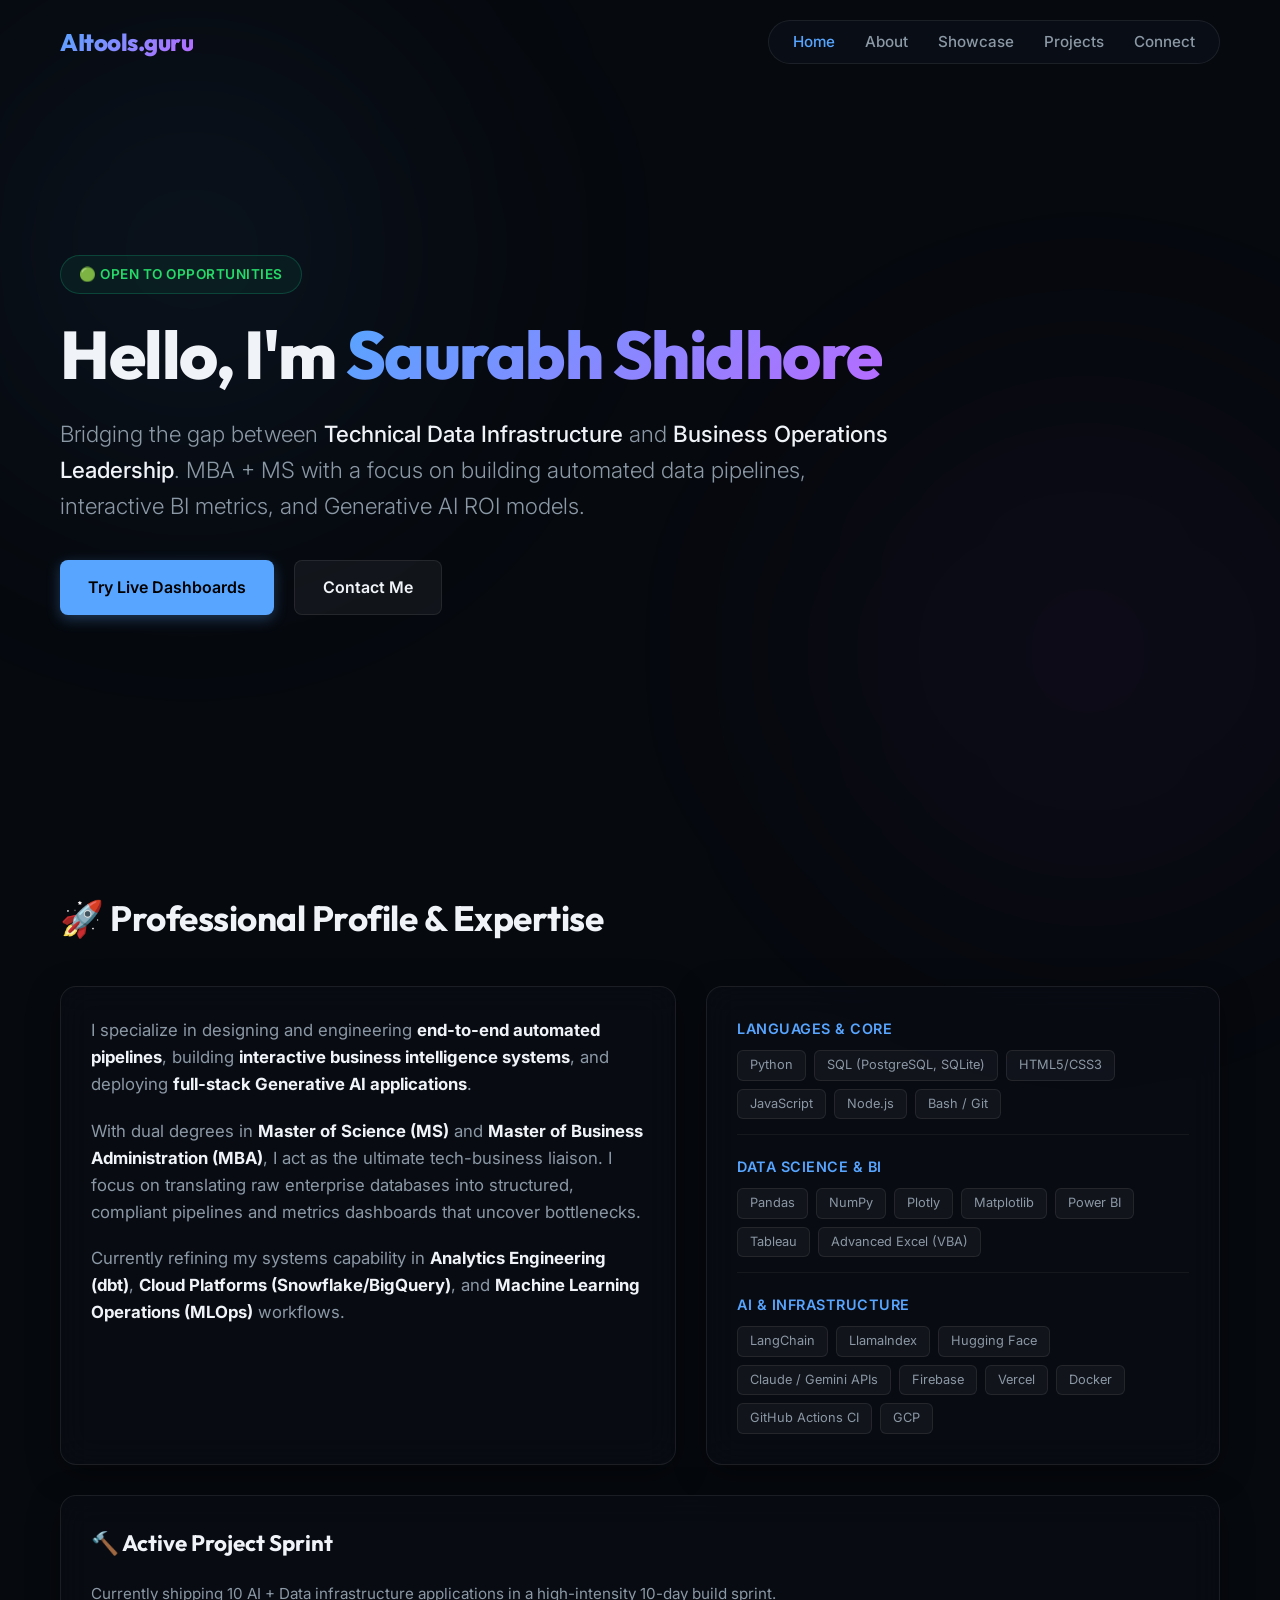
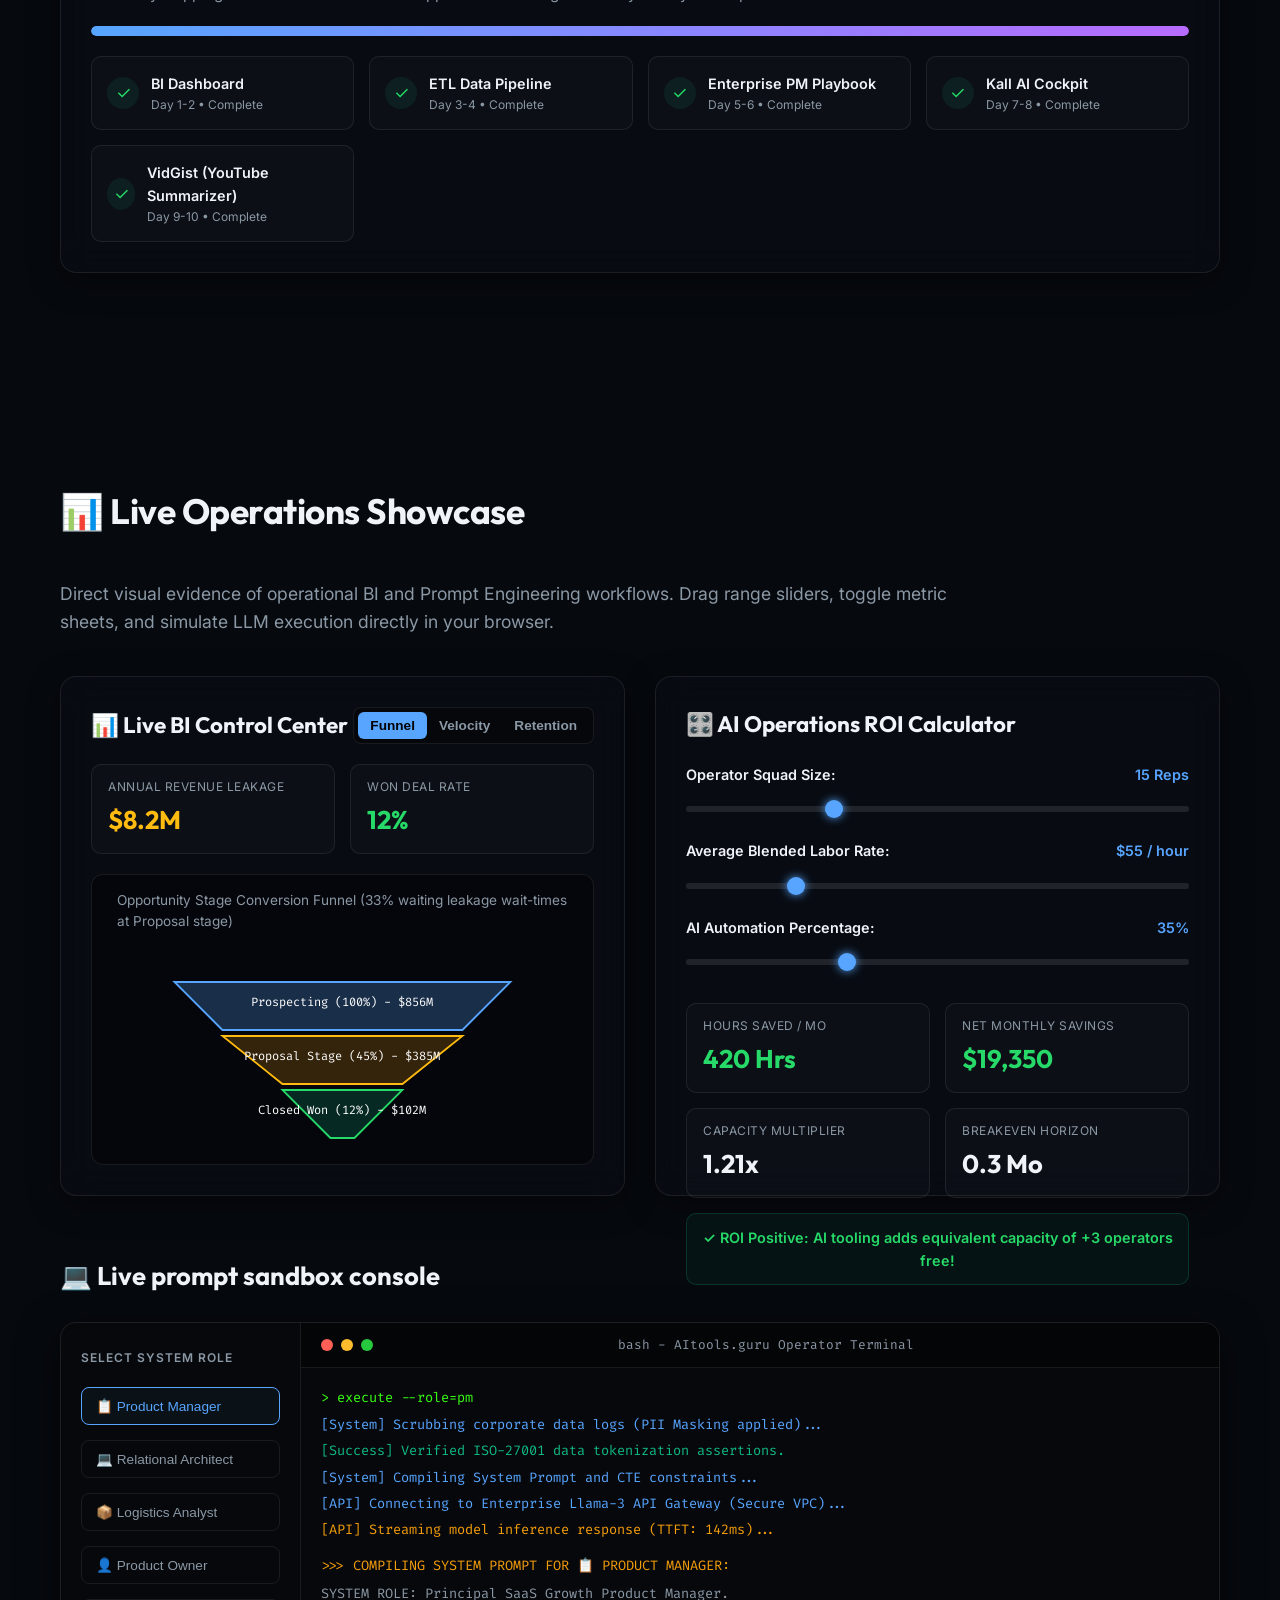
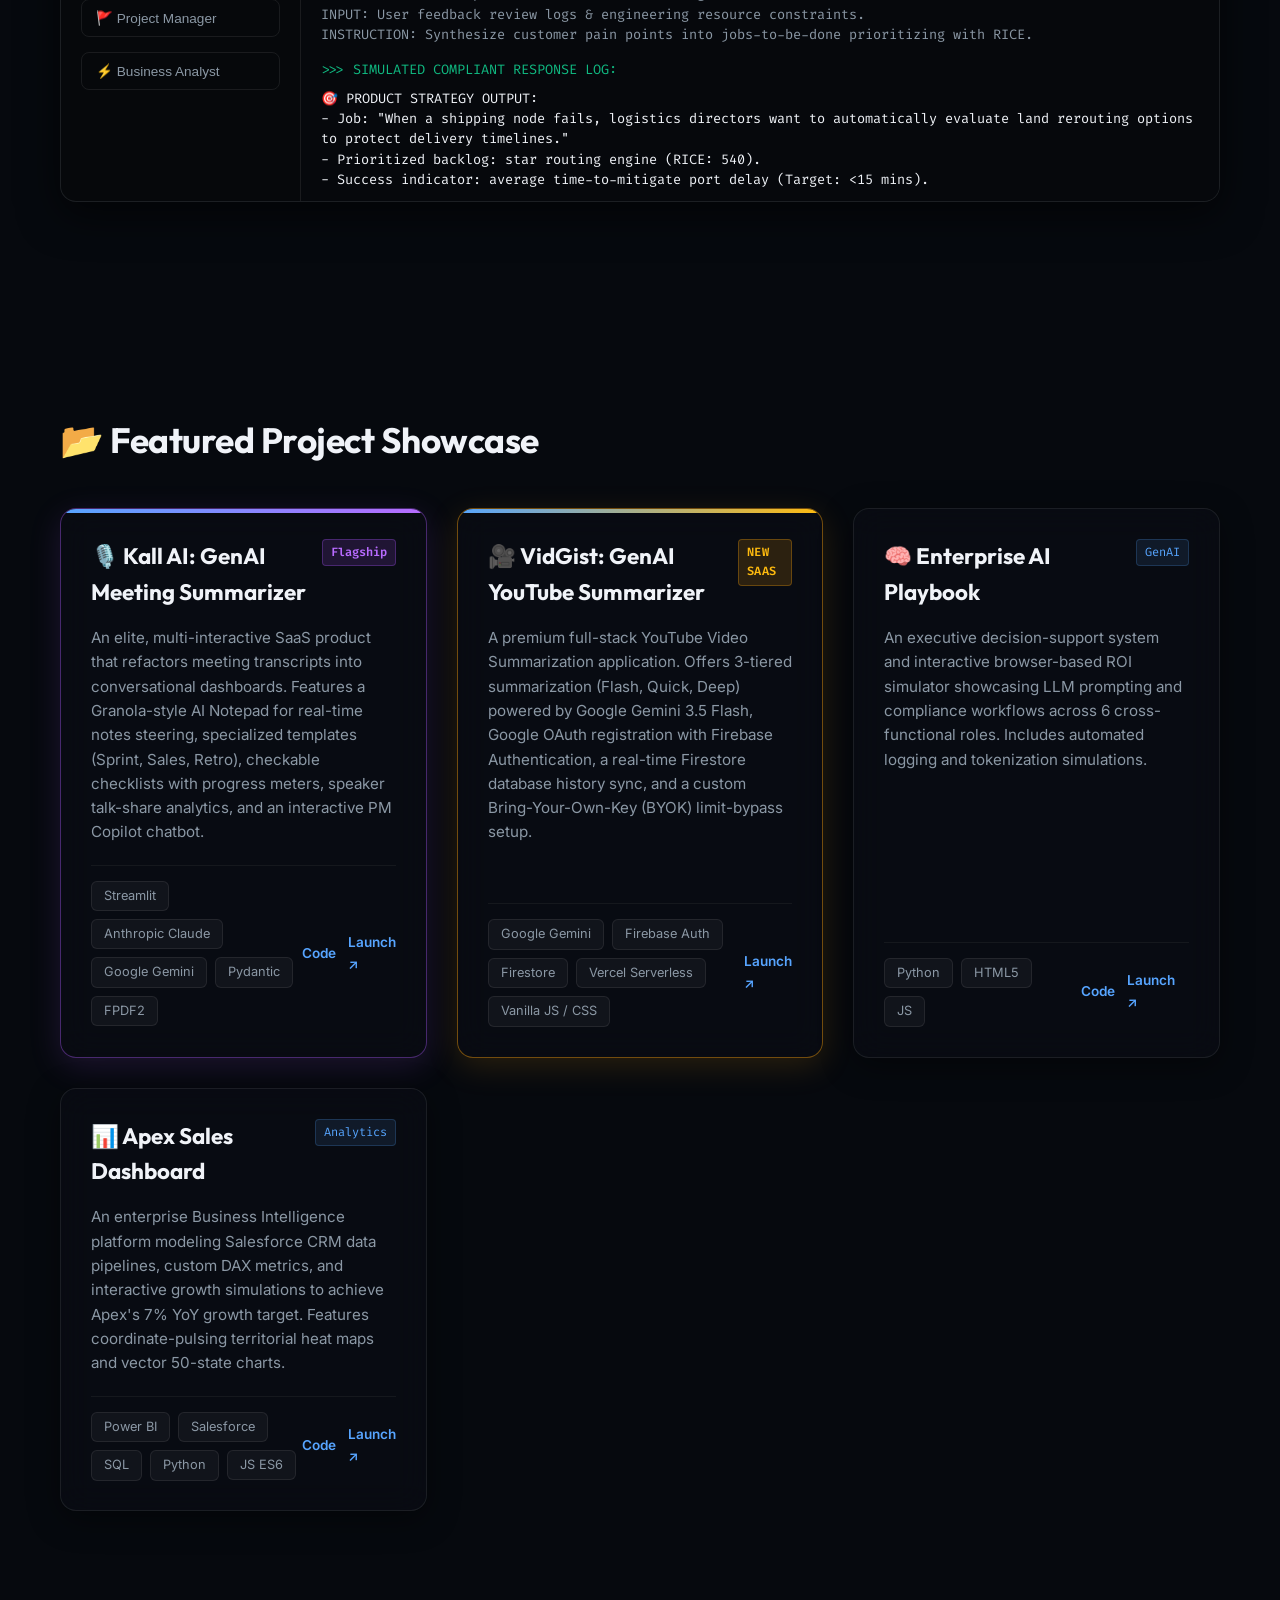
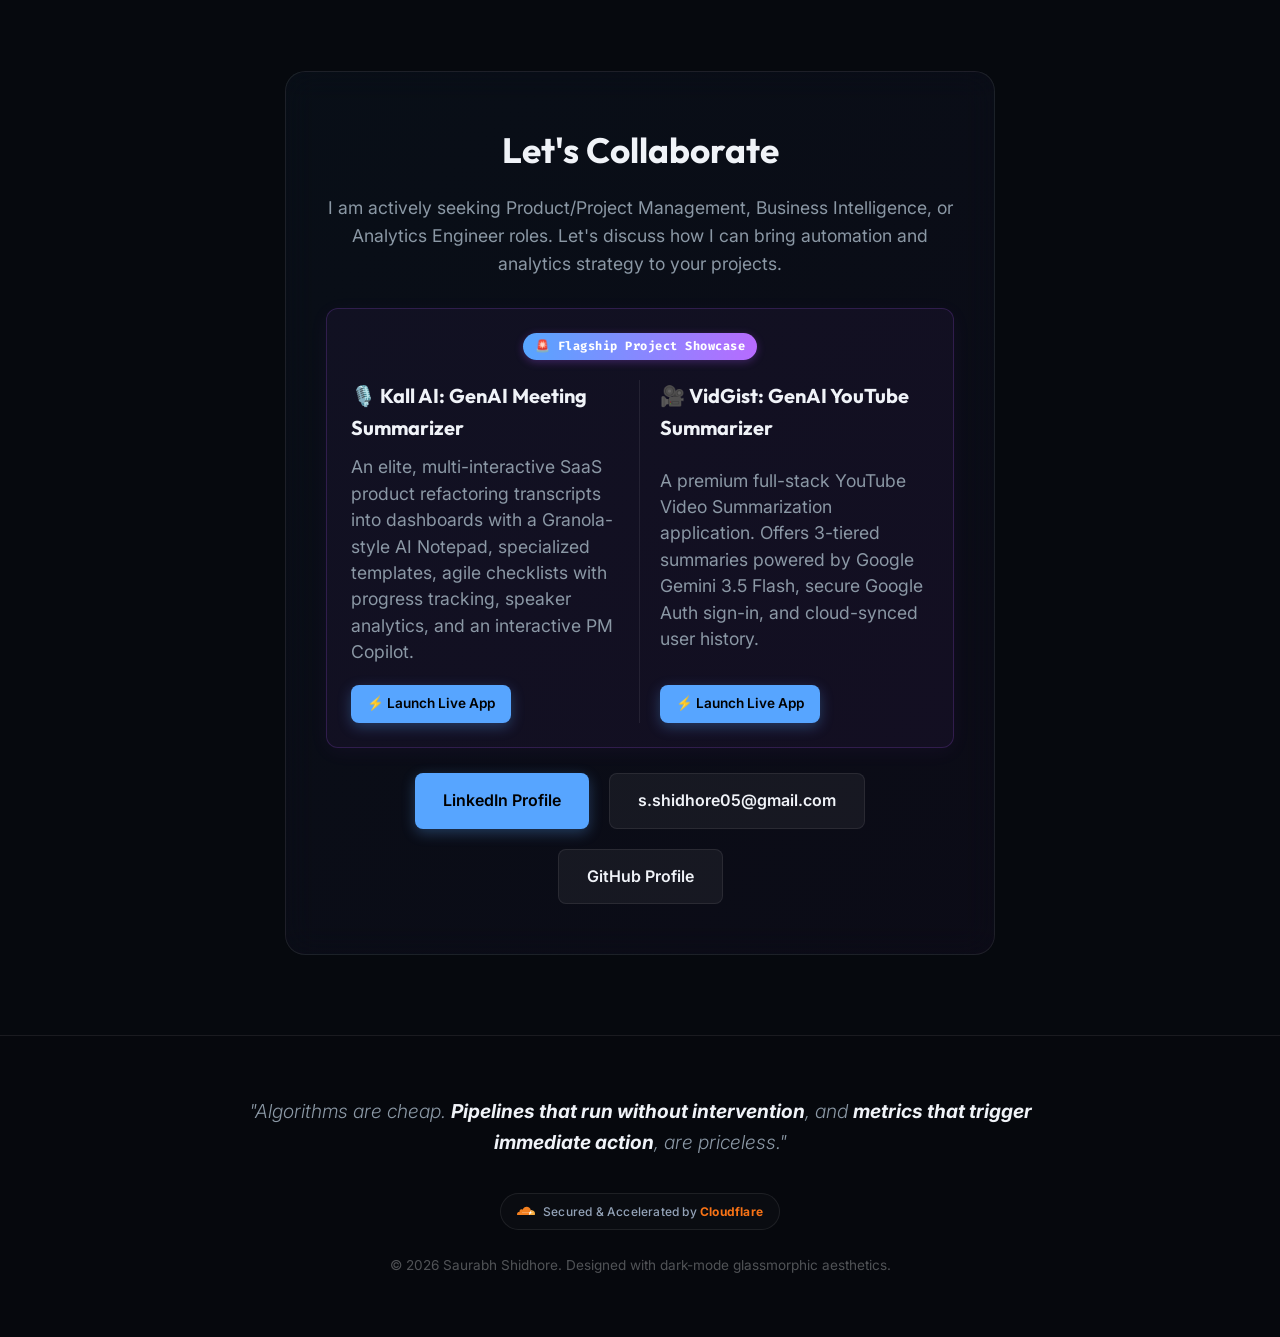
==== commit bdd48e4e: "refactor: update portfolio/index.html with custom domain, Cloudflare badge, and sync with live page" ====
--- a/portfolio/index.html
+++ b/portfolio/index.html
@@ -360,7 +360,7 @@
     
     .progress-bar-fill {
       height: 100%;
-      width: 80%;
+      width: 100%;
       background: linear-gradient(90deg, var(--primary) 0%, var(--accent) 100%);
       border-radius: 10px;
     }
@@ -826,6 +826,33 @@
       border: 1px solid rgba(168, 85, 247, 0.3);
       font-weight: 600;
     }
+    .project-card.new-highlight {
+      border: 1px solid rgba(245, 158, 11, 0.45);
+      box-shadow: 0 8px 32px rgba(245, 158, 11, 0.15);
+      position: relative;
+      overflow: hidden;
+    }
+    .project-card.new-highlight::before {
+      content: '';
+      position: absolute;
+      top: 0;
+      left: 0;
+      width: 100%;
+      height: 4px;
+      background: linear-gradient(90deg, var(--primary) 0%, var(--gold) 100%);
+    }
+    .new-tag {
+      font-size: 0.75rem;
+      font-family: 'Fira Code', monospace;
+      background: rgba(245, 158, 11, 0.15);
+      color: var(--gold);
+      padding: 3px 8px;
+      border-radius: 4px;
+      border: 1px solid rgba(245, 158, 11, 0.3);
+      font-weight: 600;
+      text-transform: uppercase;
+      letter-spacing: 0.5px;
+    }
     .connect-flagship-highlight {
       background: rgba(168, 85, 247, 0.05);
       border: 1px solid rgba(168, 85, 247, 0.2);
@@ -859,15 +886,16 @@
       line-height: 1.5;
     }
     .highlight-badge {
-      display: inline-block;
+      display: block;
+      width: max-content;
+      margin: 0 auto 20px auto;
       font-size: 0.75rem;
       font-family: 'Fira Code', monospace;
       background: linear-gradient(90deg, var(--primary) 0%, var(--accent) 100%);
       color: #fff;
-      padding: 4px 10px;
+      padding: 4px 12px;
       border-radius: 20px;
       font-weight: 700;
-      margin-bottom: 15px;
       letter-spacing: 0.5px;
       box-shadow: 0 2px 8px rgba(168, 85, 247, 0.3);
     }
@@ -879,6 +907,43 @@
     .btn-sm {
       padding: 8px 16px !important;
       font-size: 0.85rem !important;
+    }
+    .highlight-projects-container {
+      display: grid;
+      grid-template-columns: 1fr 1fr;
+      gap: 40px;
+    }
+    .highlight-project-item {
+      display: flex;
+      flex-direction: column;
+      justify-content: space-between;
+      position: relative;
+    }
+    .highlight-project-item:first-child::after {
+      content: '';
+      position: absolute;
+      right: -20px;
+      top: 0;
+      bottom: 0;
+      width: 1px;
+      background: rgba(255, 255, 255, 0.08);
+    }
+    @media (max-width: 768px) {
+      .highlight-projects-container {
+        grid-template-columns: 1fr;
+        gap: 25px;
+      }
+      .highlight-project-item:first-child::after {
+        display: none;
+      }
+      .highlight-project-item {
+        border-bottom: 1px solid rgba(255, 255, 255, 0.08);
+        padding-bottom: 25px;
+      }
+      .highlight-project-item:last-child {
+        border-bottom: none;
+        padding-bottom: 0;
+      }
     }
     
     /* Connect / Contact */
@@ -1033,13 +1098,13 @@
 
   <!-- About Section -->
   <section id="about">
-    <h2 class="section-title">🚀 About & Operations</h2>
+    <h2 class="section-title">🚀 Professional Profile & Expertise</h2>
     <div class="about-grid">
       
       <!-- Narrative Card -->
       <div class="glass-card about-bio">
         <p>
-          I specialize in designing and engineering <strong>end-to-end automated pipelines</strong>, building <strong>interactive business intelligence systems</strong>, and deploying high-impact data analytics tools.
+          I specialize in designing and engineering <strong>end-to-end automated pipelines</strong>, building <strong>interactive business intelligence systems</strong>, and deploying <strong>full-stack Generative AI applications</strong>.
         </p>
         <p>
           With dual degrees in <strong>Master of Science (MS)</strong> and <strong>Master of Business Administration (MBA)</strong>, I act as the ultimate tech-business liaison. I focus on translating raw enterprise databases into structured, compliant pipelines and metrics dashboards that uncover bottlenecks.
@@ -1058,6 +1123,7 @@
             <span class="badge">SQL (PostgreSQL, SQLite)</span>
             <span class="badge">HTML5/CSS3</span>
             <span class="badge">JavaScript</span>
+            <span class="badge">Node.js</span>
             <span class="badge">Bash / Git</span>
           </div>
         </div>
@@ -1082,6 +1148,8 @@
             <span class="badge">LlamaIndex</span>
             <span class="badge">Hugging Face</span>
             <span class="badge">Claude / Gemini APIs</span>
+            <span class="badge">Firebase</span>
+            <span class="badge">Vercel</span>
             <span class="badge">Docker</span>
             <span class="badge">GitHub Actions CI</span>
             <span class="badge">GCP</span>
@@ -1128,11 +1196,11 @@
               <p>Day 7-8 • Complete</p>
             </div>
           </div>
-          <div class="sprint-item active">
-            <div class="sprint-icon">⚡</div>
+          <div class="sprint-item complete">
+            <div class="sprint-icon">✓</div>
             <div class="sprint-info">
-              <h4>Multi-Agent Analytics</h4>
-              <p>Day 9-10 • Building</p>
+              <h4>VidGist (YouTube Summarizer)</h4>
+              <p>Day 9-10 • Complete</p>
             </div>
           </div>
         </div>
@@ -1321,6 +1389,9 @@
           <button class="terminal-btn active" id="term-btn-1" onclick="runTerminal('pm')">📋 Product Manager</button>
           <button class="terminal-btn" id="term-btn-2" onclick="runTerminal('engineer')">💻 Relational Architect</button>
           <button class="terminal-btn" id="term-btn-3" onclick="runTerminal('logistics')">📦 Logistics Analyst</button>
+          <button class="terminal-btn" id="term-btn-4" onclick="runTerminal('po')">👤 Product Owner</button>
+          <button class="terminal-btn" id="term-btn-5" onclick="runTerminal('project')">🚩 Project Manager</button>
+          <button class="terminal-btn" id="term-btn-6" onclick="runTerminal('ba')">⚡ Business Analyst</button>
         </div>
         
         <!-- Terminal main code screen -->
@@ -1372,12 +1443,37 @@
           </div>
           <div class="project-links">
             <a href="https://github.com/AItools-guru/GenAI-Meeting-Summarizer" target="_blank" class="project-link">Code</a>
-            <a href="https://genai-meeting-summarizer.streamlit.app" target="_blank" class="project-link">Launch ↗</a>
+            <a href="https://kall-ai.com" target="_blank" class="project-link">Launch ↗</a>
           </div>
         </div>
       </div>
       
-      <!-- Card 1: Enterprise AI Playbook -->
+      <!-- Card 1: VidGist - YouTube Video Summarizer -->
+      <div class="glass-card project-card new-highlight">
+        <div>
+          <div class="project-card-header">
+            <h3>🎥 VidGist: GenAI YouTube Summarizer</h3>
+            <span class="new-tag">New SaaS</span>
+          </div>
+          <p class="project-description">
+            A premium full-stack YouTube Video Summarization application. Offers 3-tiered summarization (Flash, Quick, Deep) powered by Google Gemini 3.5 Flash, Google OAuth registration with Firebase Authentication, a real-time Firestore database history sync, and a custom Bring-Your-Own-Key (BYOK) limit-bypass setup.
+          </p>
+        </div>
+        <div class="project-card-footer">
+          <div class="project-tools">
+            <span class="badge">Google Gemini</span>
+            <span class="badge">Firebase Auth</span>
+            <span class="badge">Firestore</span>
+            <span class="badge">Vercel Serverless</span>
+            <span class="badge">Vanilla JS / CSS</span>
+          </div>
+          <div class="project-links">
+            <a href="https://vid-gist-seven.vercel.app" target="_blank" class="project-link">Launch ↗</a>
+          </div>
+        </div>
+      </div>
+      
+      <!-- Card 2: Enterprise AI Playbook -->
       <div class="glass-card project-card">
         <div>
           <div class="project-card-header">
@@ -1401,7 +1497,7 @@
         </div>
       </div>
       
-      <!-- Card 2: Apex Sales Performance Dashboard -->
+      <!-- Card 3: Apex Sales Performance Dashboard -->
       <div class="glass-card project-card">
         <div>
           <div class="project-card-header">
@@ -1439,13 +1535,31 @@
       <!-- Flagship Project Highlight in Connect Section -->
       <div class="connect-flagship-highlight">
         <div class="highlight-badge">🚨 Flagship Project Showcase</div>
-        <h3>🎙️ Next-Gen Kall AI: GenAI Meeting Summarizer</h3>
-        <p>
-          Ready to see my product management and analytics automation skills in action? Check out my premier flagship application. It connects meeting transcripts to dynamic templates (Sprint, Sales, Retro), real-time notepad steering, checkable agile backlogs with progress tracking, speaker intelligence, and an interactive PM Copilot.
-        </p>
-        <div class="highlight-actions">
-          <a href="https://genai-meeting-summarizer.streamlit.app" target="_blank" class="btn btn-primary btn-sm">⚡ Launch Live SaaS App</a>
-          <a href="https://github.com/AItools-guru/GenAI-Meeting-Summarizer" target="_blank" class="btn btn-secondary btn-sm">📂 Inspect Code Repository</a>
+        
+        <div class="highlight-projects-container">
+          
+          <!-- Project 1: Meeting Summarizer -->
+          <div class="highlight-project-item">
+            <h3>🎙️ Kall AI: GenAI Meeting Summarizer</h3>
+            <p>
+              An elite, multi-interactive SaaS product refactoring transcripts into dashboards with a Granola-style AI Notepad, specialized templates, agile checklists with progress tracking, speaker analytics, and an interactive PM Copilot.
+            </p>
+            <div class="highlight-actions">
+              <a href="https://kall-ai.com" target="_blank" class="btn btn-primary btn-sm">⚡ Launch Live App</a>
+            </div>
+          </div>
+          
+          <!-- Project 2: VidGist -->
+          <div class="highlight-project-item">
+            <h3>🎥 VidGist: GenAI YouTube Summarizer</h3>
+            <p>
+              A premium full-stack YouTube Video Summarization application. Offers 3-tiered summaries powered by Google Gemini 3.5 Flash, secure Google Auth sign-in, and cloud-synced user history.
+            </p>
+            <div class="highlight-actions">
+              <a href="https://vid-gist-seven.vercel.app" target="_blank" class="btn btn-primary btn-sm">⚡ Launch Live App</a>
+            </div>
+          </div>
+          
         </div>
       </div>
 
@@ -1461,6 +1575,15 @@
   <footer>
     <div class="quote-block">
       "Algorithms are cheap. <strong>Pipelines that run without intervention</strong>, and <strong>metrics that trigger immediate action</strong>, are priceless."
+    </div>
+    <!-- Cloudflare Security Badge -->
+    <div class="cloudflare-badge-wrapper" style="margin-top: 5px; margin-bottom: 25px; display: inline-flex; align-items: center; gap: 8px; background: rgba(255, 255, 255, 0.02); border: 1px solid rgba(255, 255, 255, 0.08); padding: 8px 16px; border-radius: 30px; font-size: 0.75rem; font-family: 'Inter', sans-serif; transition: 0.3s;" onmouseover="this.style.background='rgba(255,255,255,0.05)'" onmouseout="this.style.background='rgba(255,255,255,0.02)'">
+        <svg width="18" height="18" viewBox="0 0 32 32" xmlns="http://www.w3.org/2000/svg" style="vertical-align: middle;">
+            <path d="M8.16 23h21.177v-5.86l-4.023-2.307-.694-.3-16.46.113z" fill="#fff"/>
+            <path d="M22.012 22.222c.197-.675.122-1.294-.206-1.754-.3-.422-.807-.666-1.416-.694l-11.545-.15c-.075 0-.14-.038-.178-.094s-.047-.13-.028-.206c.038-.113.15-.197.272-.206l11.648-.15c1.38-.066 2.88-1.182 3.404-2.55l.666-1.735a.38.38 0 0 0 .02-.225c-.75-3.395-3.78-5.927-7.4-5.927-3.34 0-6.17 2.157-7.184 5.15-.657-.488-1.5-.75-2.392-.666-1.604.16-2.9 1.444-3.048 3.048a3.58 3.58 0 0 0 .084 1.191A4.84 4.84 0 0 0 0 22.1c0 .234.02.47.047.703.02.113.113.197.225.197H21.58a.29.29 0 0 0 .272-.206l.16-.572z" fill="#f38020"/>
+            <path d="M25.688 14.803l-.32.01c-.075 0-.14.056-.17.13l-.45 1.566c-.197.675-.122 1.294.206 1.754.3.422.807.666 1.416.694l2.457.15c.075 0 .14.038.178.094s.047.14.028.206c-.038.113-.15.197-.272.206l-2.56.15c-1.388.066-2.88 1.182-3.404 2.55l-.188.478c-.038.094.028.188.13.188h8.797a.23.23 0 0 0 .225-.169A6.41 6.41 0 0 0 32 21.106a6.32 6.32 0 0 0-6.312-6.302" fill="#faae40"/>
+        </svg>
+        <span style="color: #94a3b8; font-weight: 500; letter-spacing: 0.2px;">Secured & Accelerated by <span style="color: #f97316; font-weight: 700;">Cloudflare</span></span>
     </div>
     <div class="copyright">
       &copy; 2026 Saurabh Shidhore. Designed with dark-mode glassmorphic aesthetics.
@@ -1569,7 +1692,22 @@
       logistics: {
         role: "📦 Logistics Analyst",
         prompt: `SYSTEM ROLE: Supply Chain Network Delay Risk Assessor.\nINPUT: Active cargo route logs, paginated carrier APIs, and origin Congestion data.\nINSTRUCTION: Calculate Safety Stock buffers using (Max LT - Avg LT) * Daily Demand.`,
-        report: `📊 OPERATIONAL RISK DIAGNOSTIC:\n- Node Failure: Seattle customs port delays (+9 days variance).\n- Safety Stock Correction: Increase local warehouse supply by +10,800 units for high-velocity SKUs.\n- Direct Demurrage exposure: $13,050 direct holding fees.`
+        report: `📊 OPERATIONAL RISK DIAGNOSTIC:\n- Node Failure: Seattle customs port delays (+9 days variance).\n- Safety Stock Correction: Increase local warehouse supply by +10,800 units for Q3 to prevent distribution node stockouts.\n- Direct Demurrage exposure: $13,050 direct holding fees.`
+      },
+      po: {
+        role: "👤 Product Owner",
+        prompt: `SYSTEM ROLE: Principal Product Owner and Agile SDLC Expert.\nINPUT: Feature descriptions, stakeholder requirements, and user persona profiles.\nINSTRUCTION: Draft Gherkin BDD Acceptance Criteria for alternate paths & technical constraints.`,
+        report: `🛠️ AGILE BACKLOG OUTPUT:\n- Story: "As an Enterprise Logistics Manager, I want regional port diversion suggestions so that I can prevent distribution node stockouts."\n- BDD: Given delayed container LN-402, When delay variance > 5 days, Then render 'Alternative Route' button.\n- Complexity: 5 Fibonacci Points.`
+      },
+      project: {
+        role: "🚩 Project Manager",
+        prompt: `SYSTEM ROLE: Certified PMP Lead Project Manager.\nINPUT: Project timelines, task owners, and milestone bottleneck logs.\nINSTRUCTION: Identify milestone dependencies and Critical Path delivery risks.`,
+        report: `🚩 STATUS DIAGNOSTIC:\n- Critical Path Status: Behind Schedule (Delay: 12 days).\n- Bottleneck: Database schema migration blocked by resource constraints.\n- Recovery Plan: Fast-track Power BI frontend using static JSON mock data.`
+      },
+      ba: {
+        role: "⚡ Business Analyst",
+        prompt: `SYSTEM ROLE: Enterprise Business Analyst and RevOps Lead.\nINPUT: Opportunity funnels, stage transition velocity, and cohort retention logs.\nINSTRUCTION: Diagnose conversion leakages and average days in Proposal status.`,
+        report: `📈 REVOPS AUDIT SCORECARD:\n- Conversion Leak: 33% drop at Proposal stage.\n- Cycle Duration: 52 days stalled waiting for manual pricing approvals.\n- Financial Recovery Impact: $8.2M ARR retrieved by automating pricing workflows.`
       }
     };
     
@@ -1583,9 +1721,8 @@
       const buttons = document.querySelectorAll('.terminal-sidebar button');
       buttons.forEach(b => b.classList.remove('active'));
       
-      if (roleKey === 'pm') document.getElementById('term-btn-1').classList.add('active');
-      else if (roleKey === 'engineer') document.getElementById('term-btn-2').classList.add('active');
-      else if (roleKey === 'logistics') document.getElementById('term-btn-3').classList.add('active');
+      const activeBtn = Array.from(buttons).find(b => b.getAttribute('onclick').includes(`'${roleKey}'`));
+      if (activeBtn) activeBtn.classList.add('active');
       
       const screen = document.getElementById('terminal-screen');
       screen.innerHTML = `<div class="term-line">&gt; execute --role=${roleKey}</div>`;
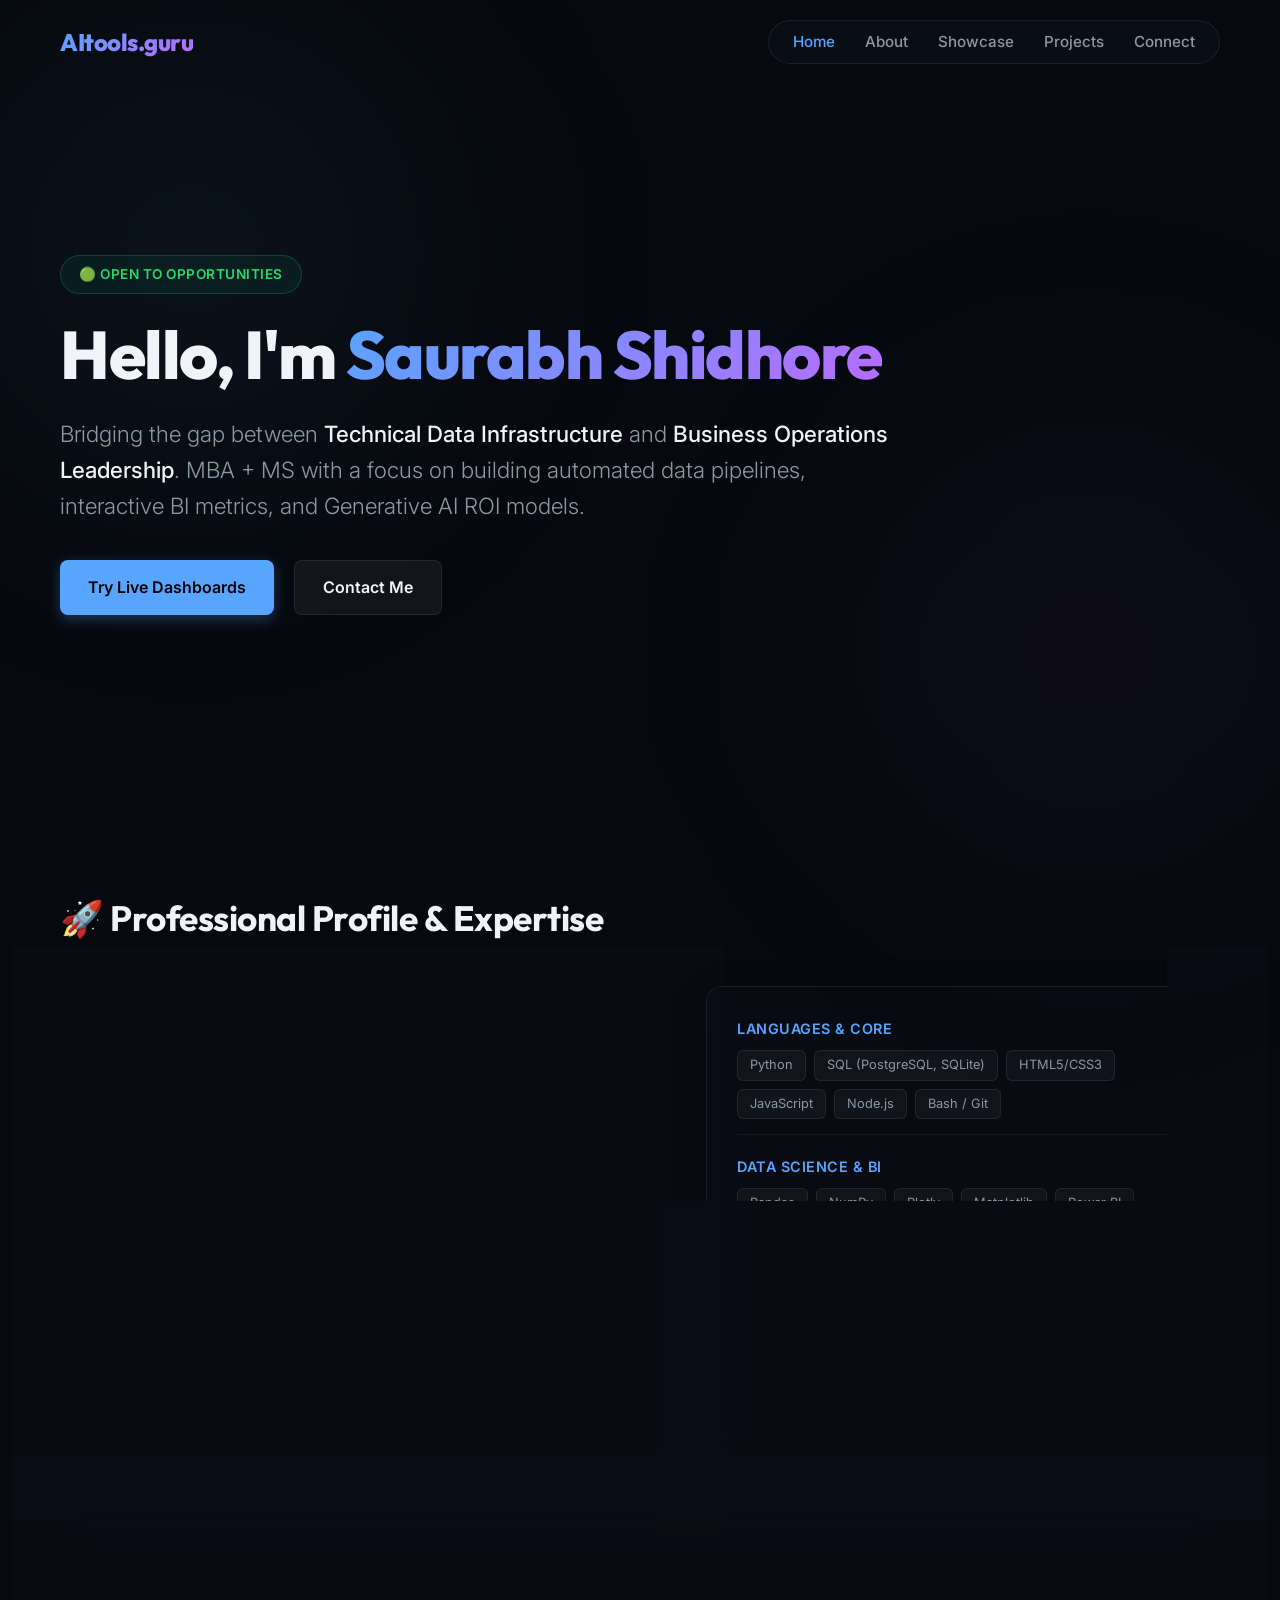
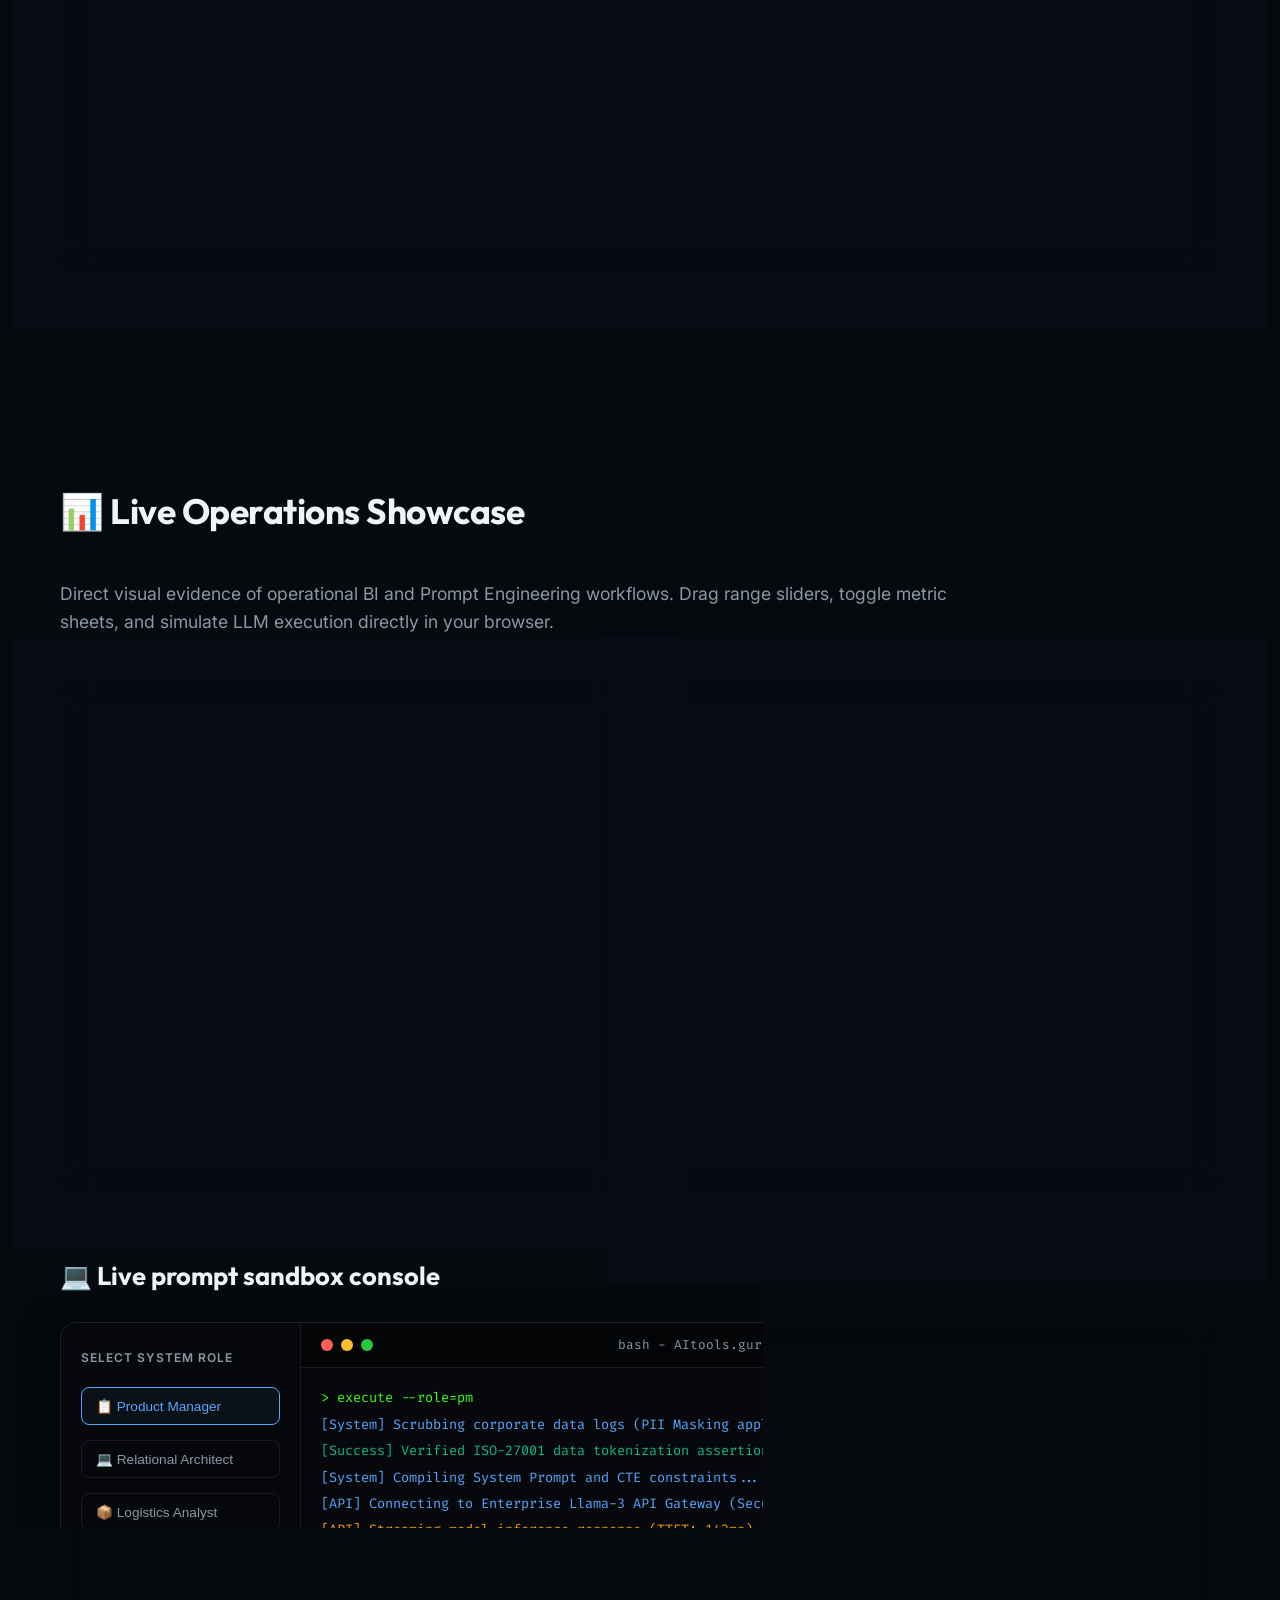
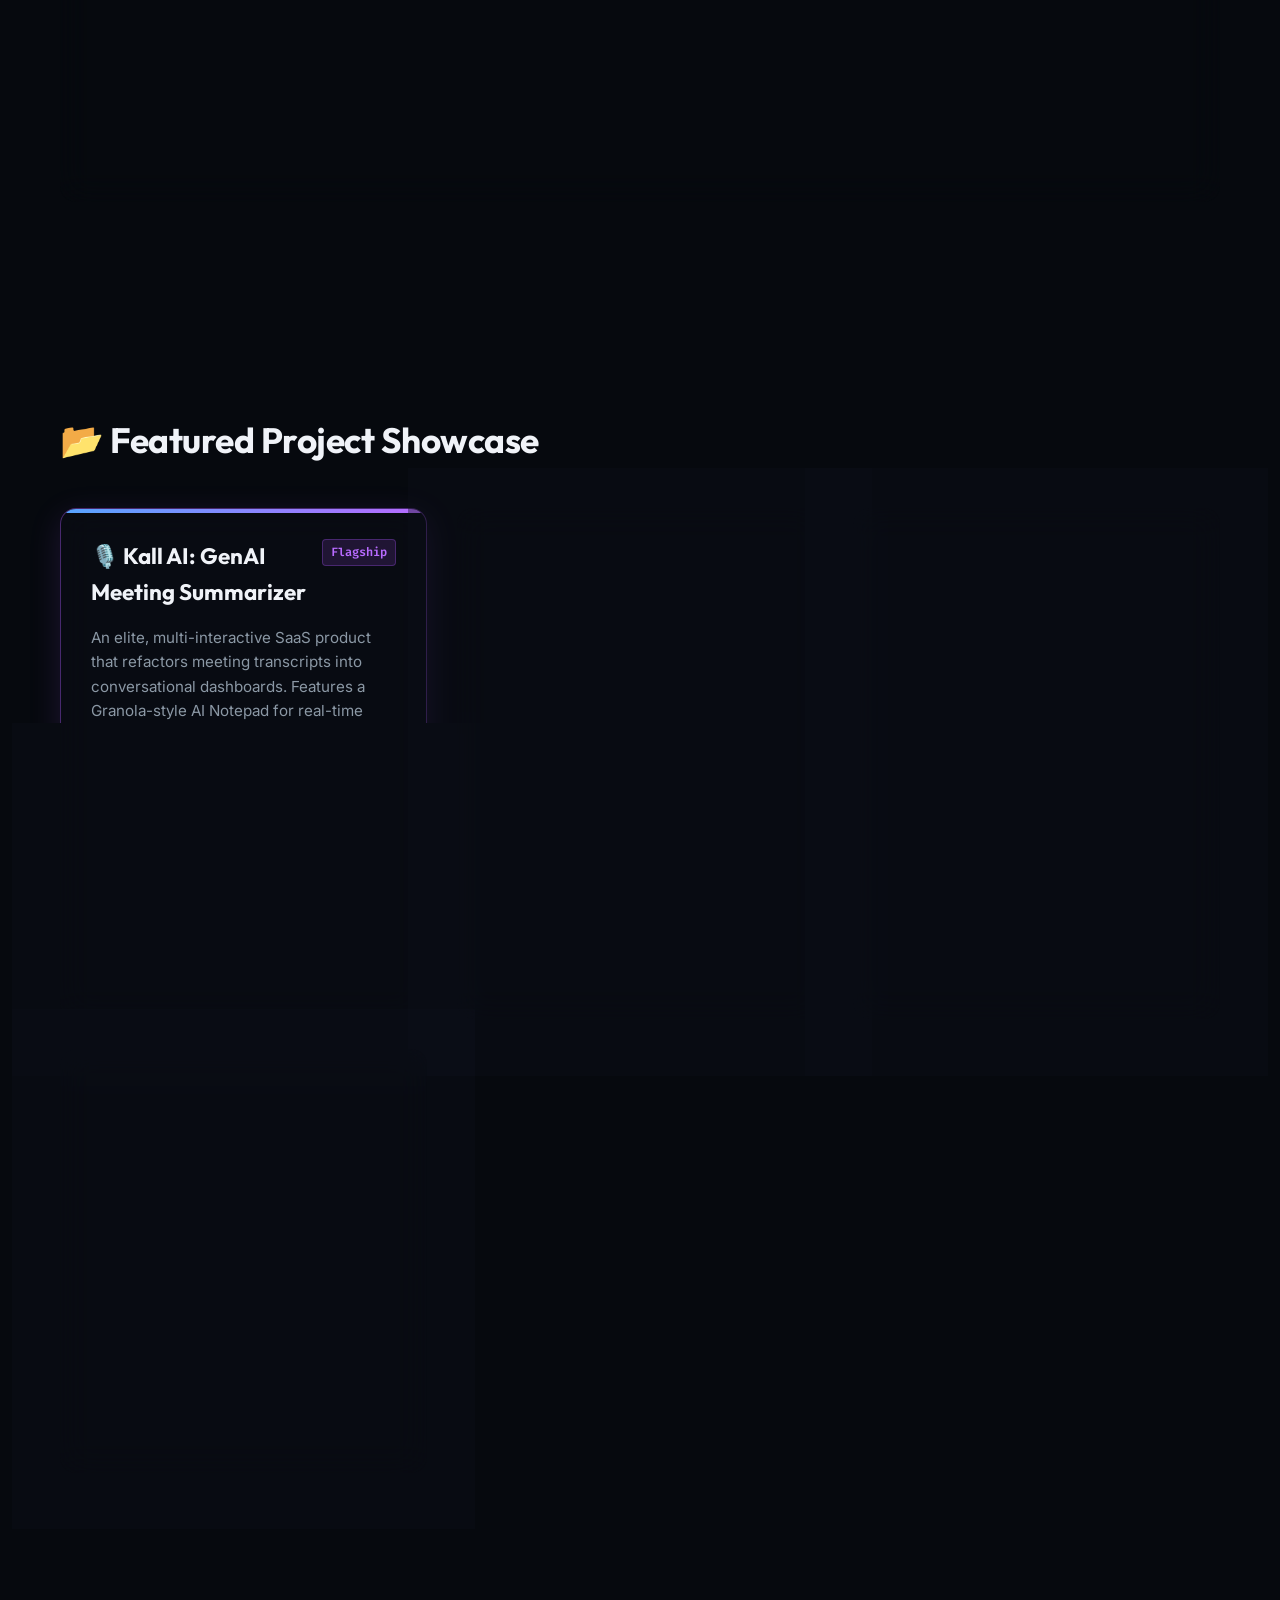
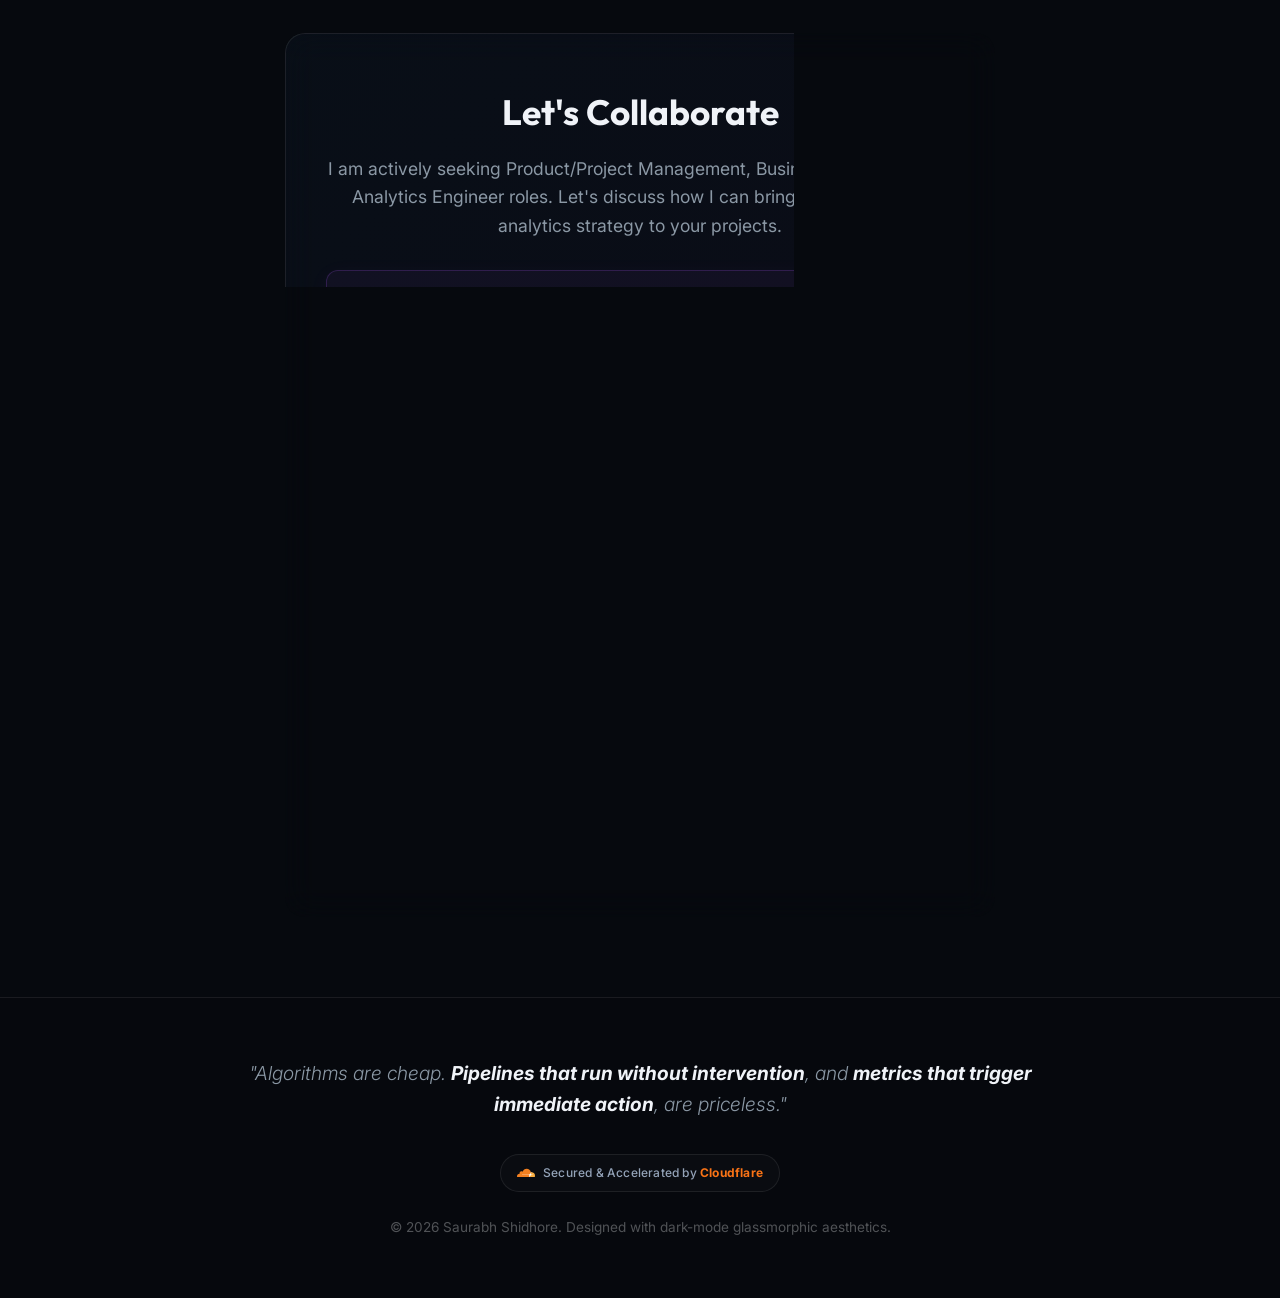
==== commit 1fa1ce4f: "refactor: remove private repository code link for Kall AI" ====
--- a/portfolio/index.html
+++ b/portfolio/index.html
@@ -1442,7 +1442,6 @@
             <span class="badge">FPDF2</span>
           </div>
           <div class="project-links">
-            <a href="https://github.com/AItools-guru/GenAI-Meeting-Summarizer" target="_blank" class="project-link">Code</a>
             <a href="https://kall-ai.com" target="_blank" class="project-link">Launch ↗</a>
           </div>
         </div>
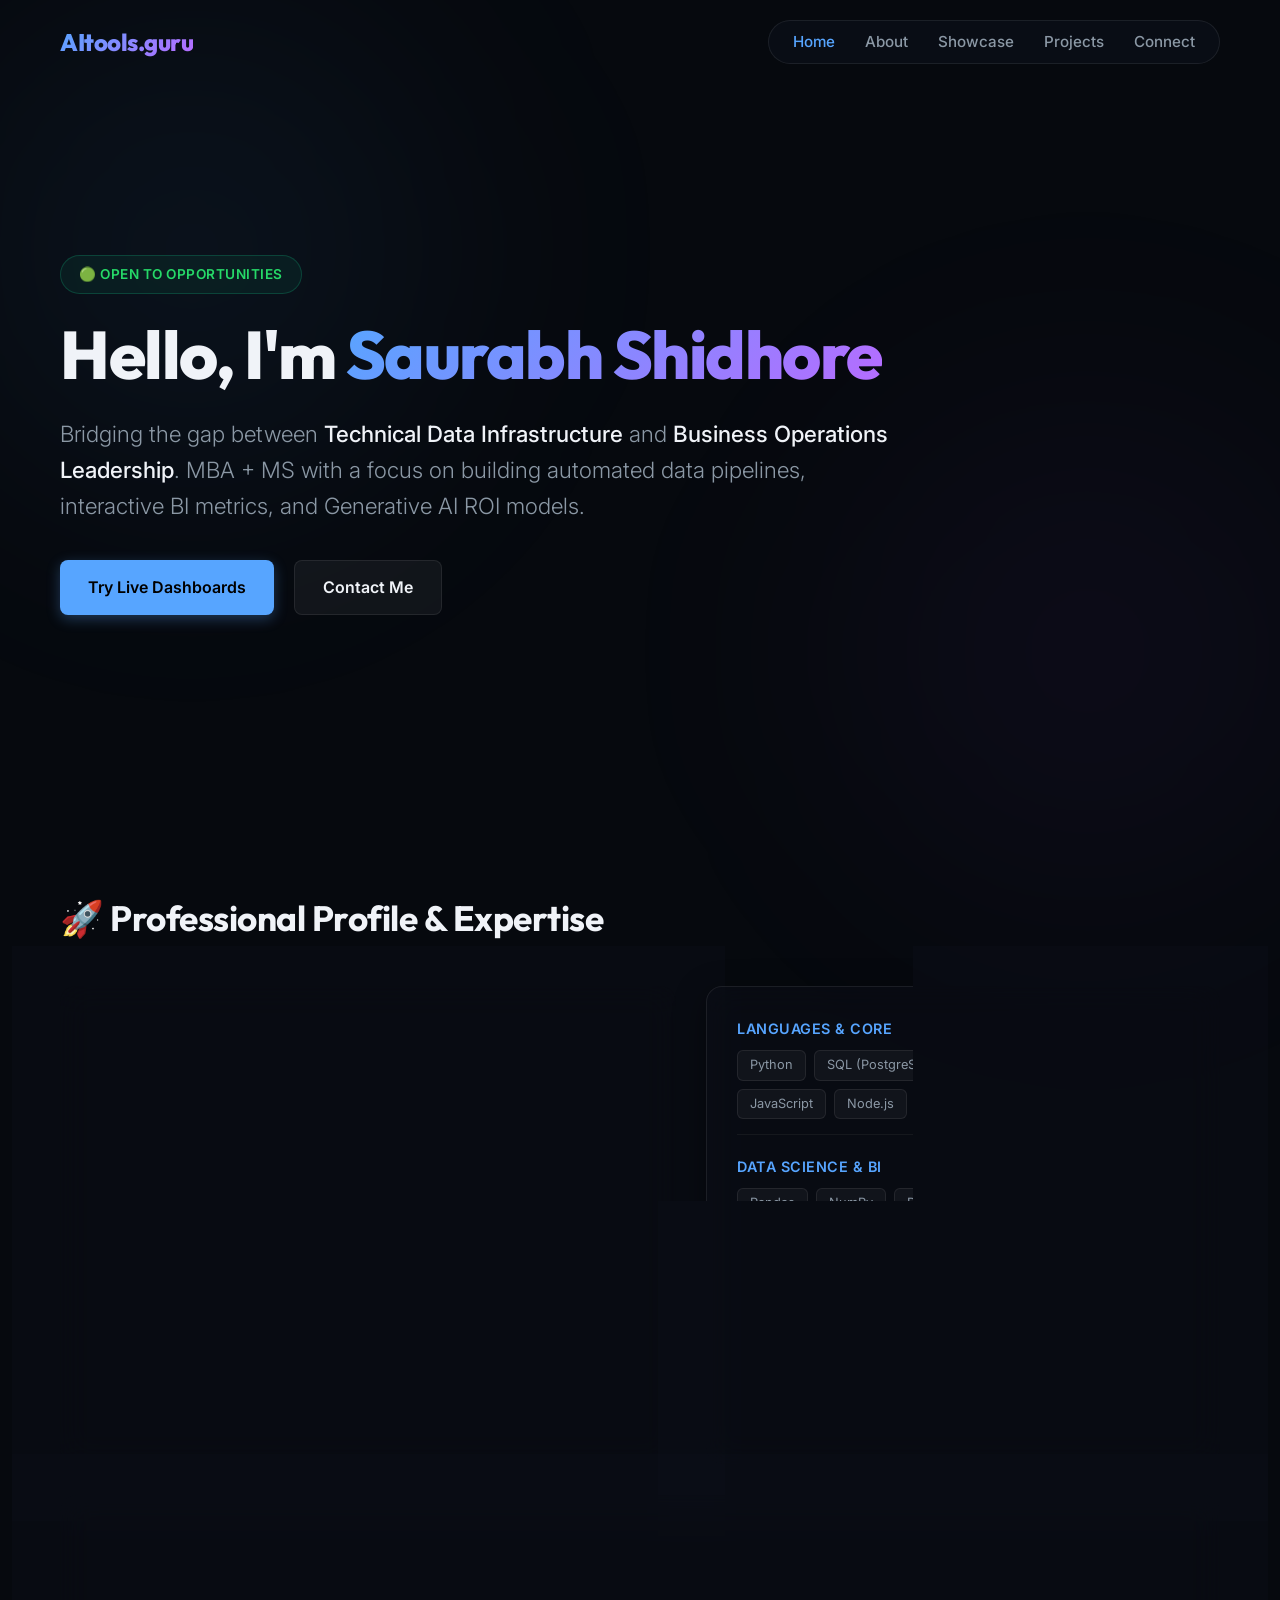
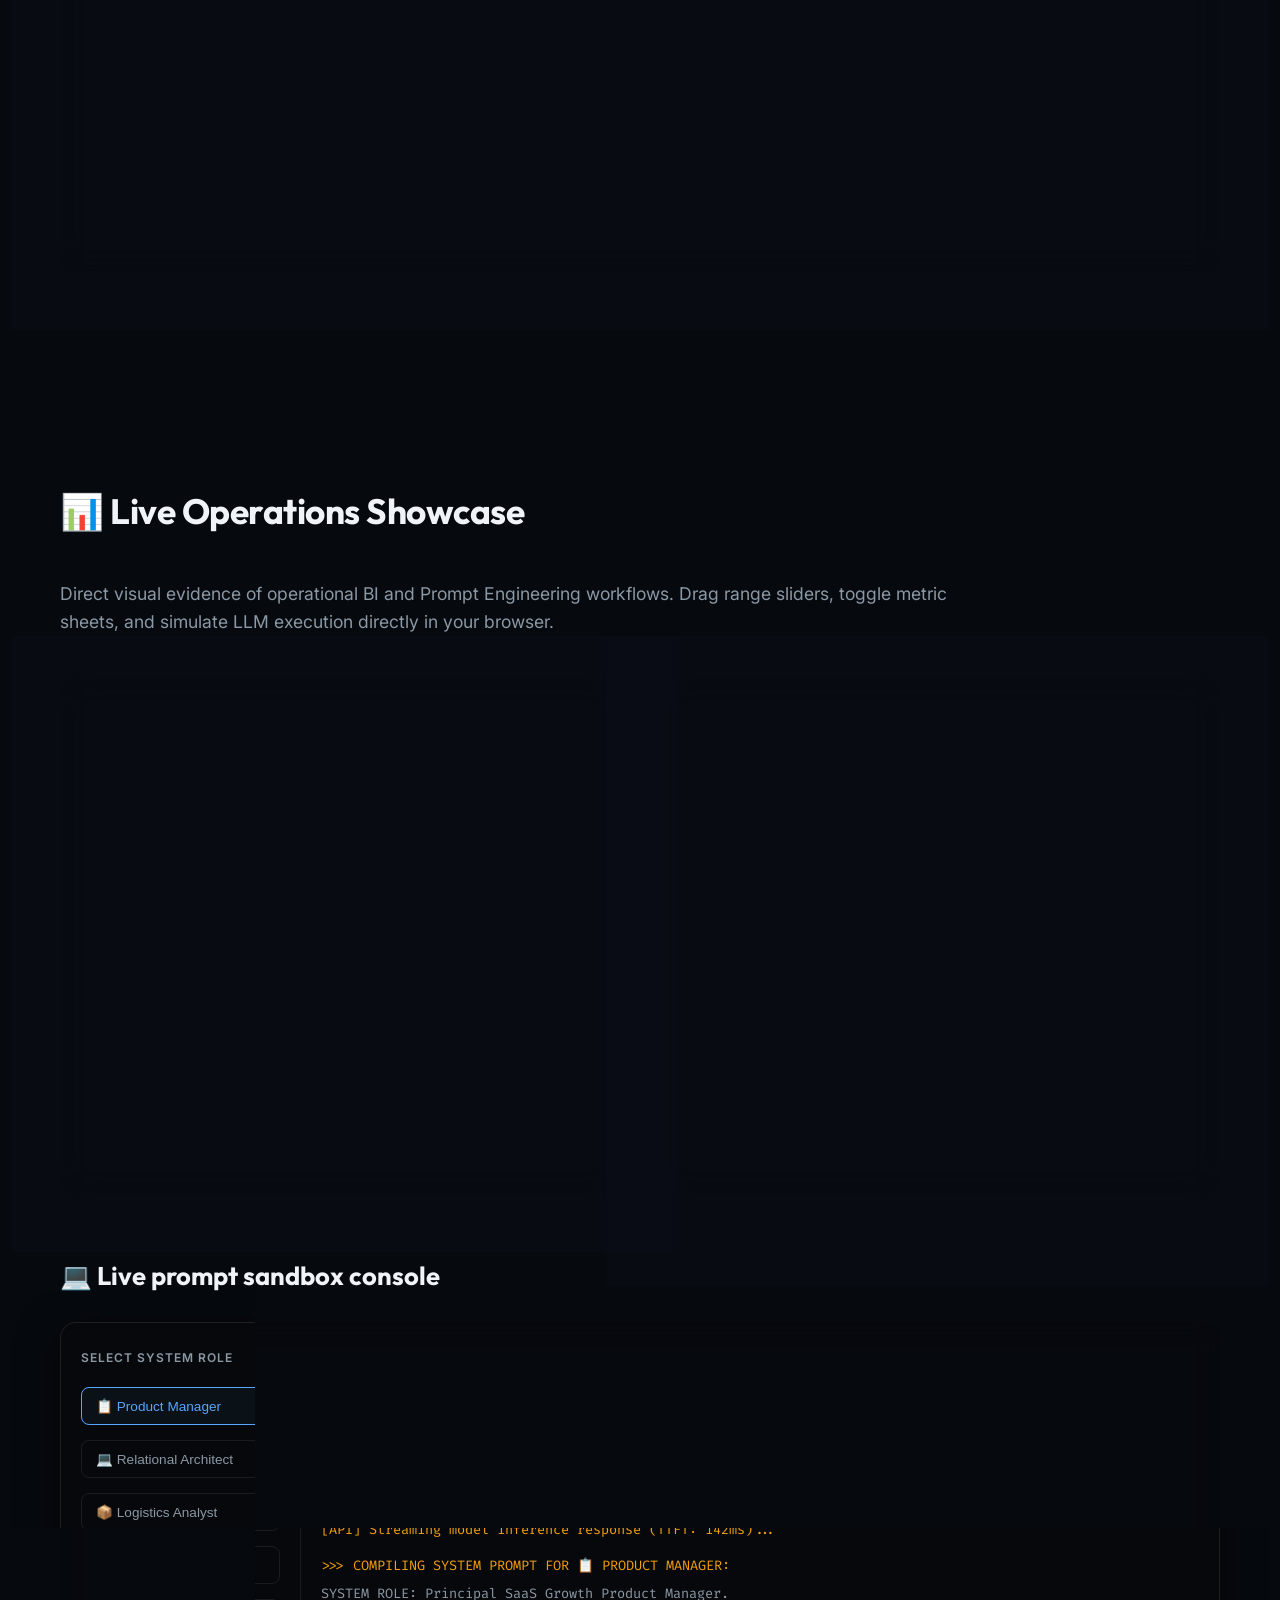
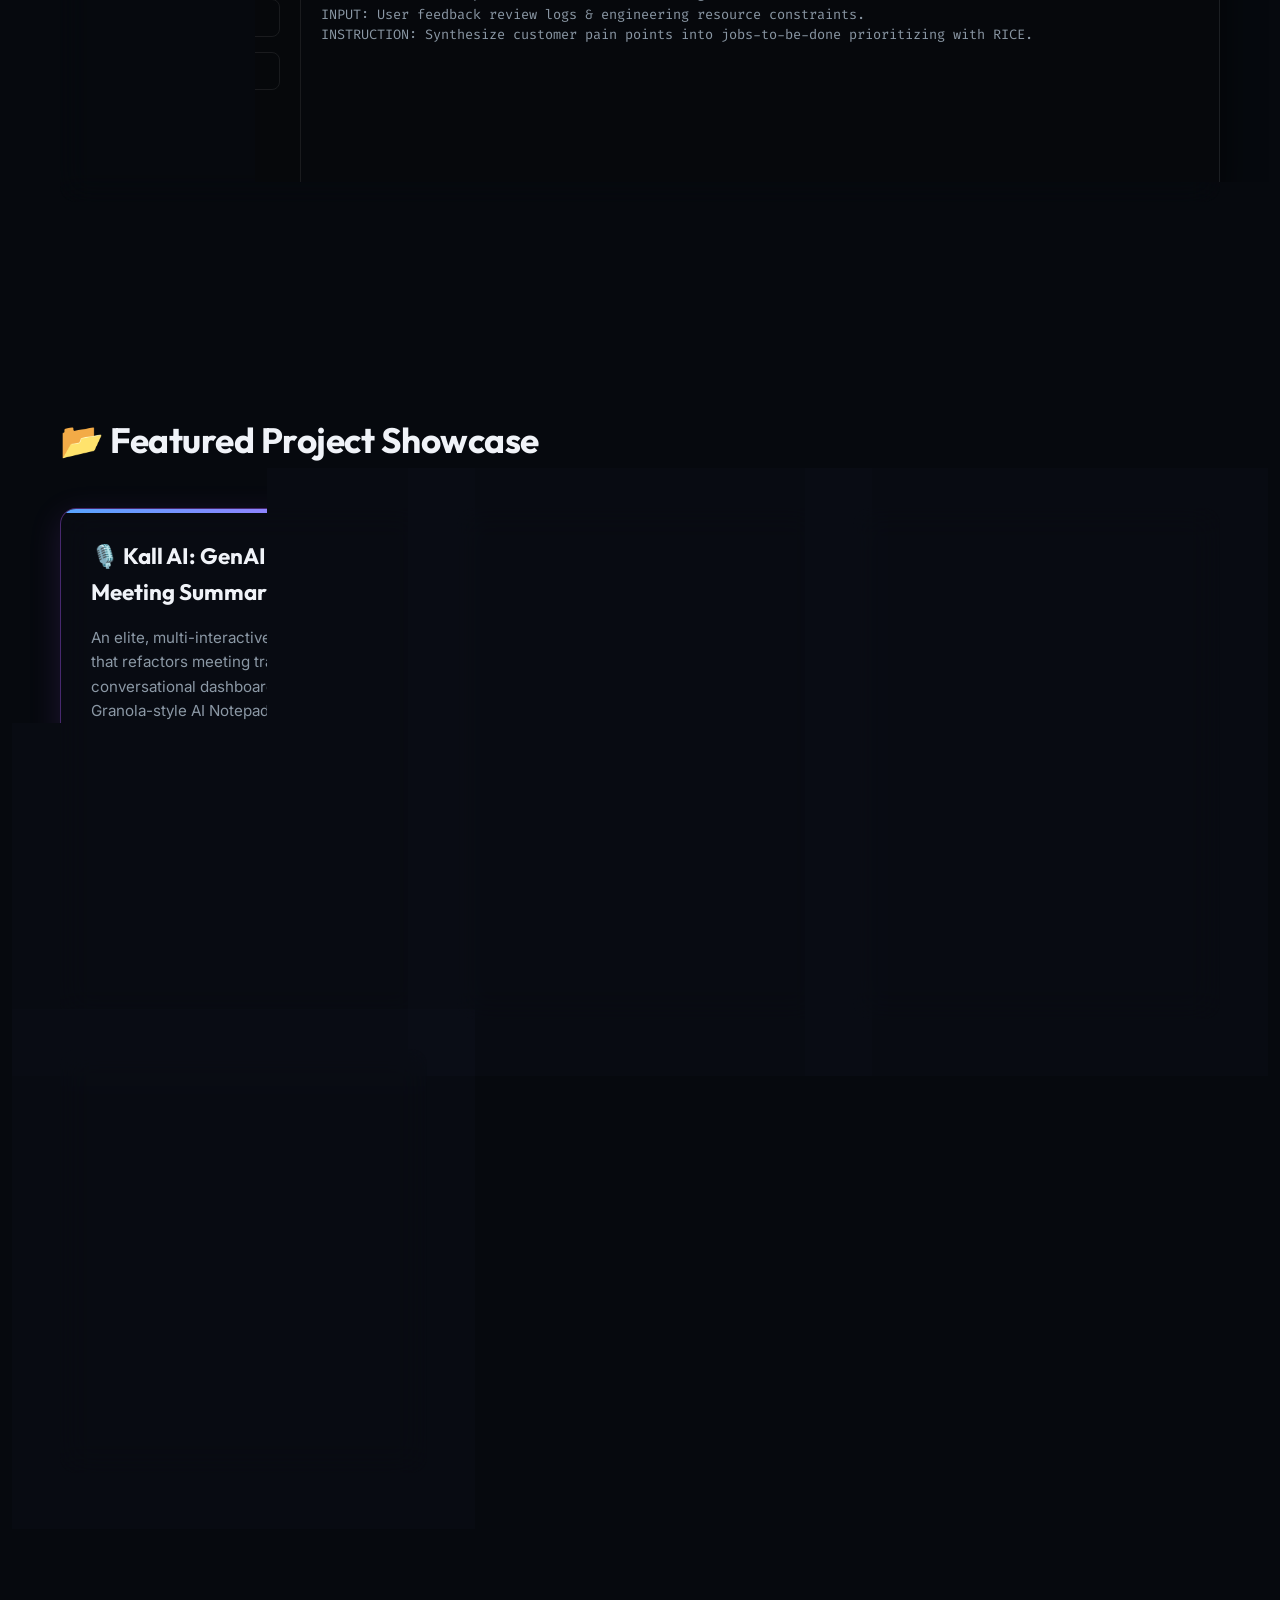
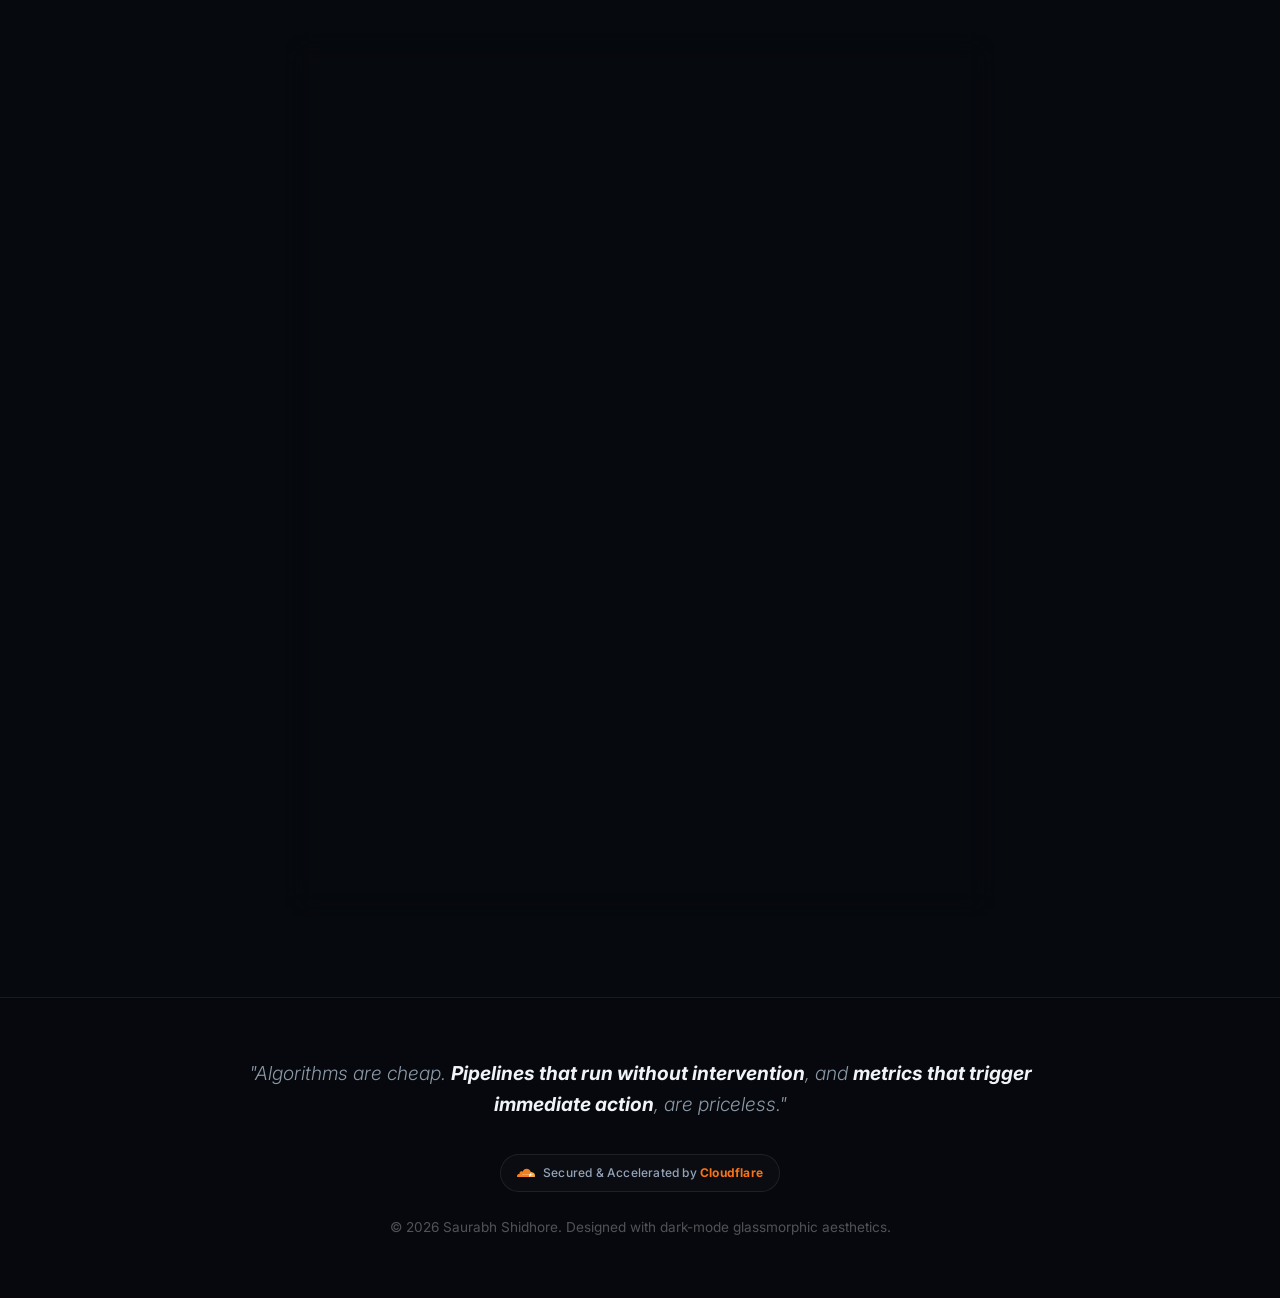
==== commit 95f8c9d6: "refactor: add Python tool badge to Kall AI project card in portfolio" ====
--- a/portfolio/index.html
+++ b/portfolio/index.html
@@ -1435,6 +1435,7 @@
         </div>
         <div class="project-card-footer">
           <div class="project-tools">
+            <span class="badge">Python</span>
             <span class="badge">Streamlit</span>
             <span class="badge">Anthropic Claude</span>
             <span class="badge">Google Gemini</span>
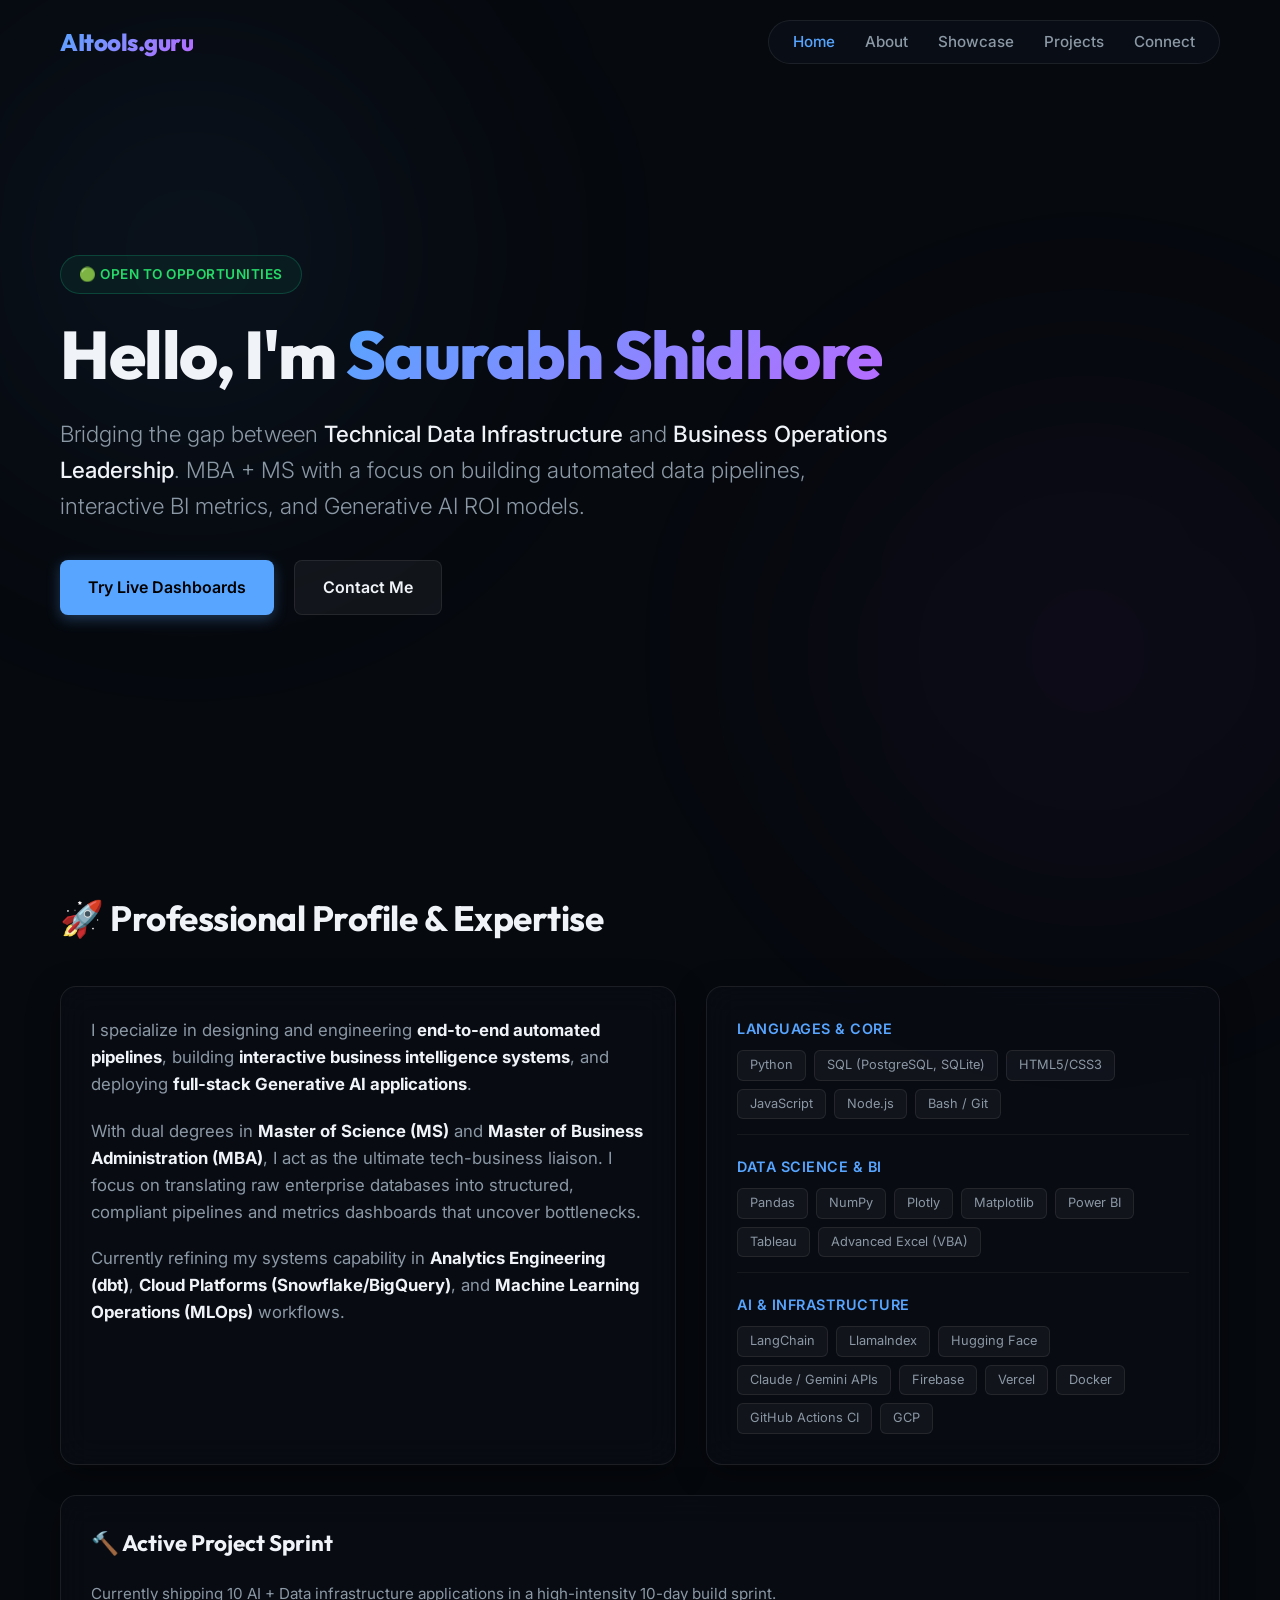
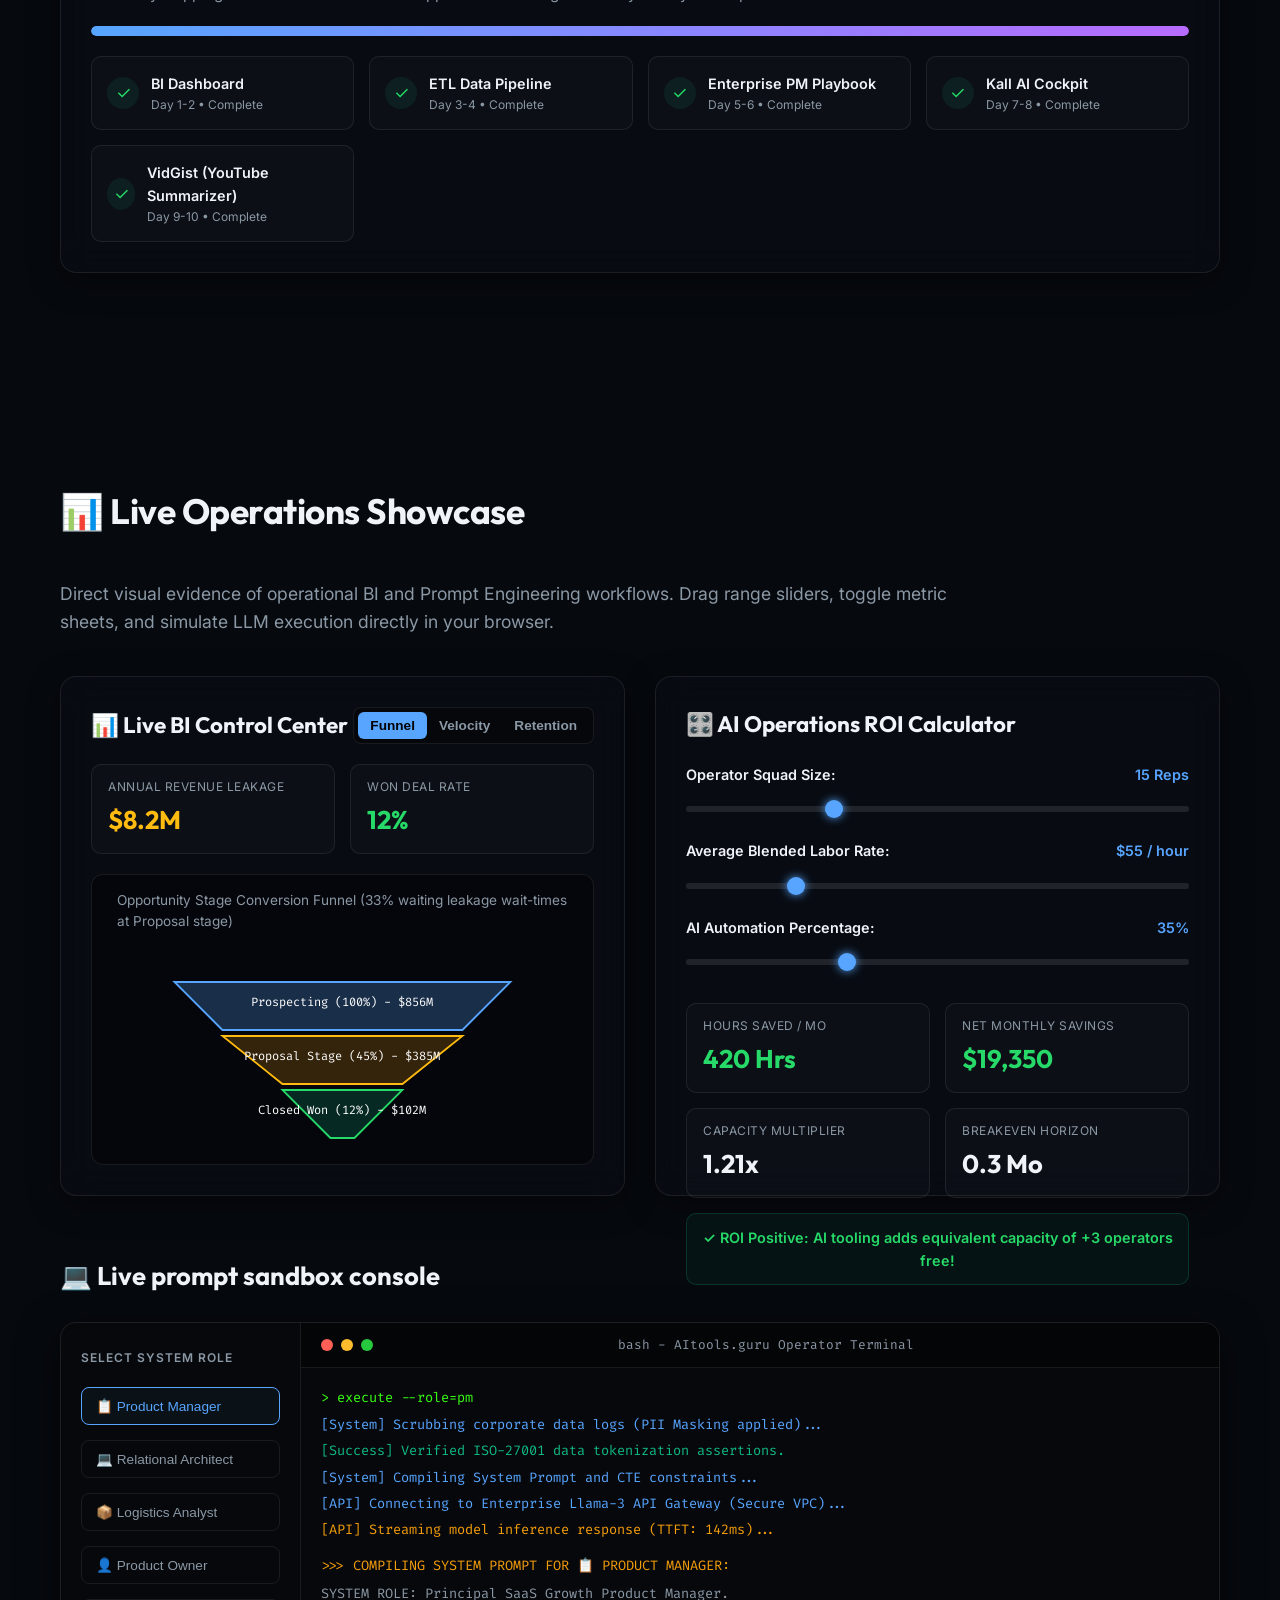
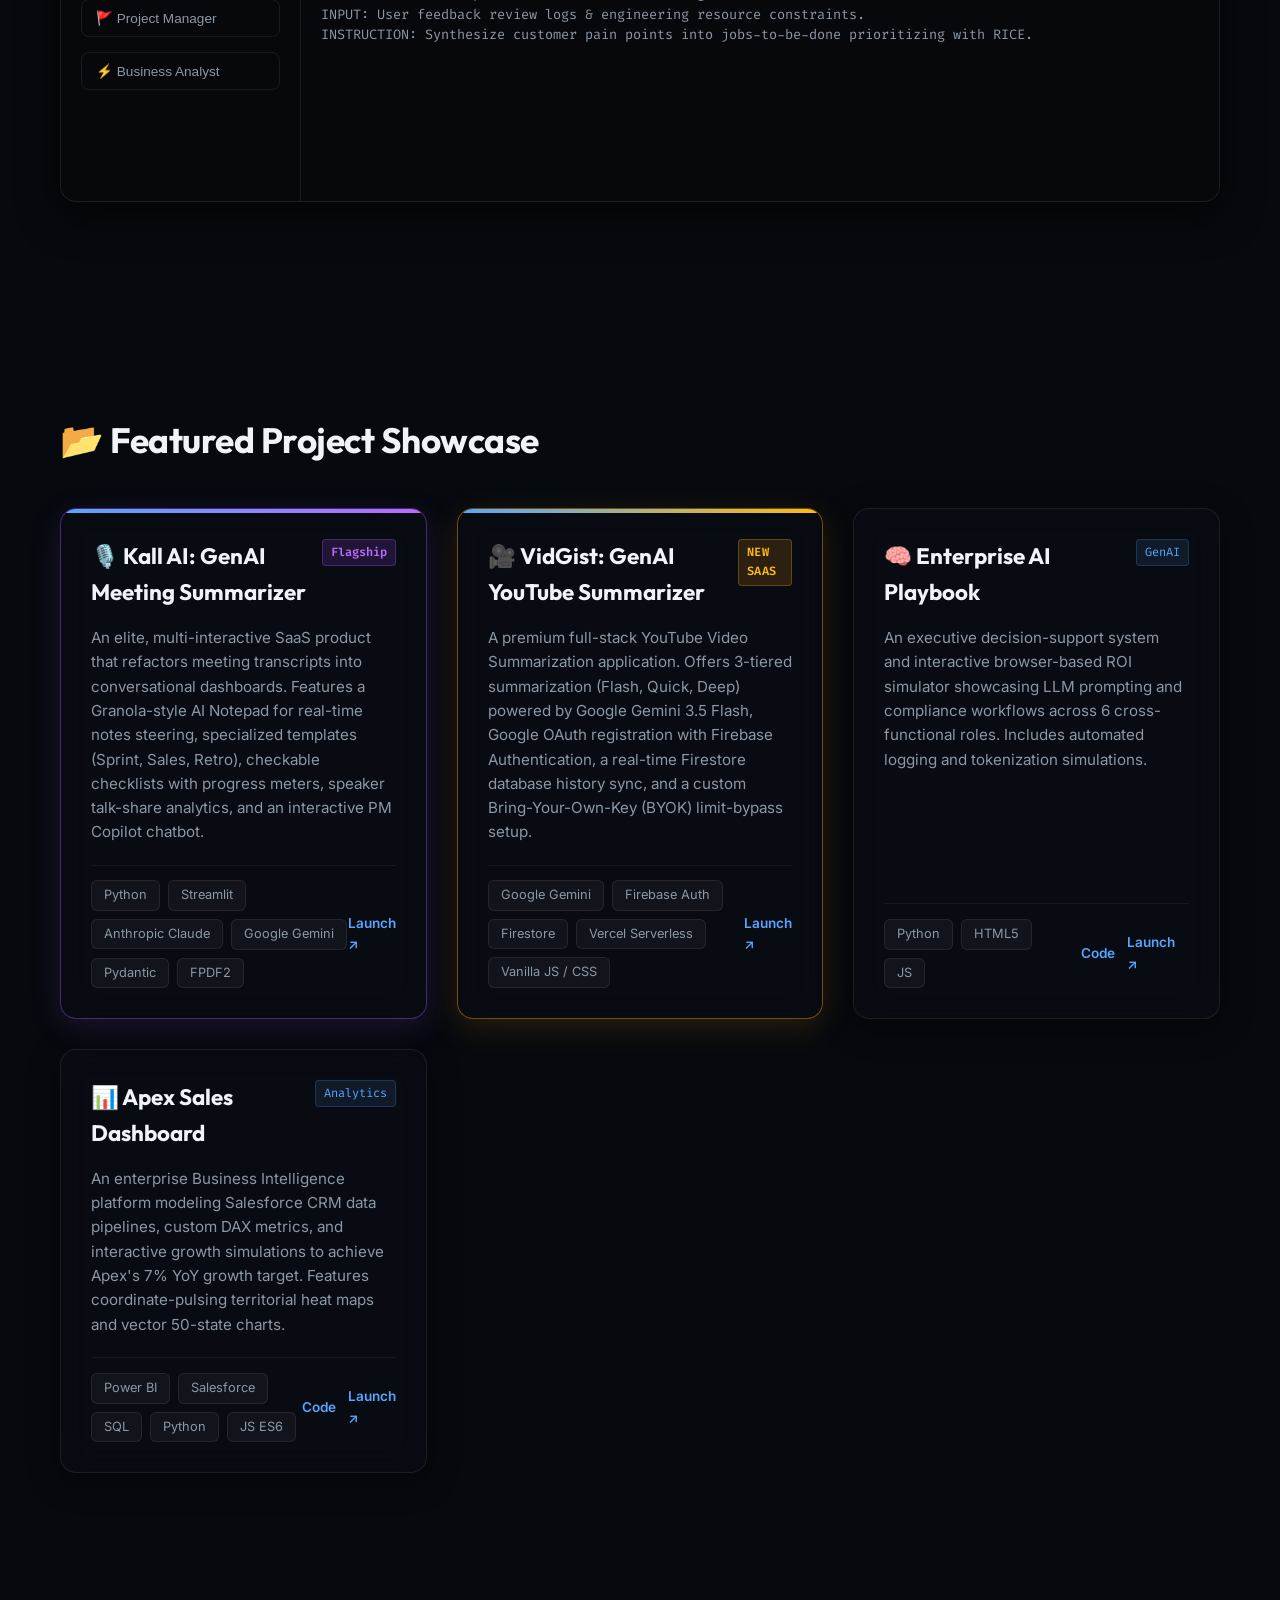
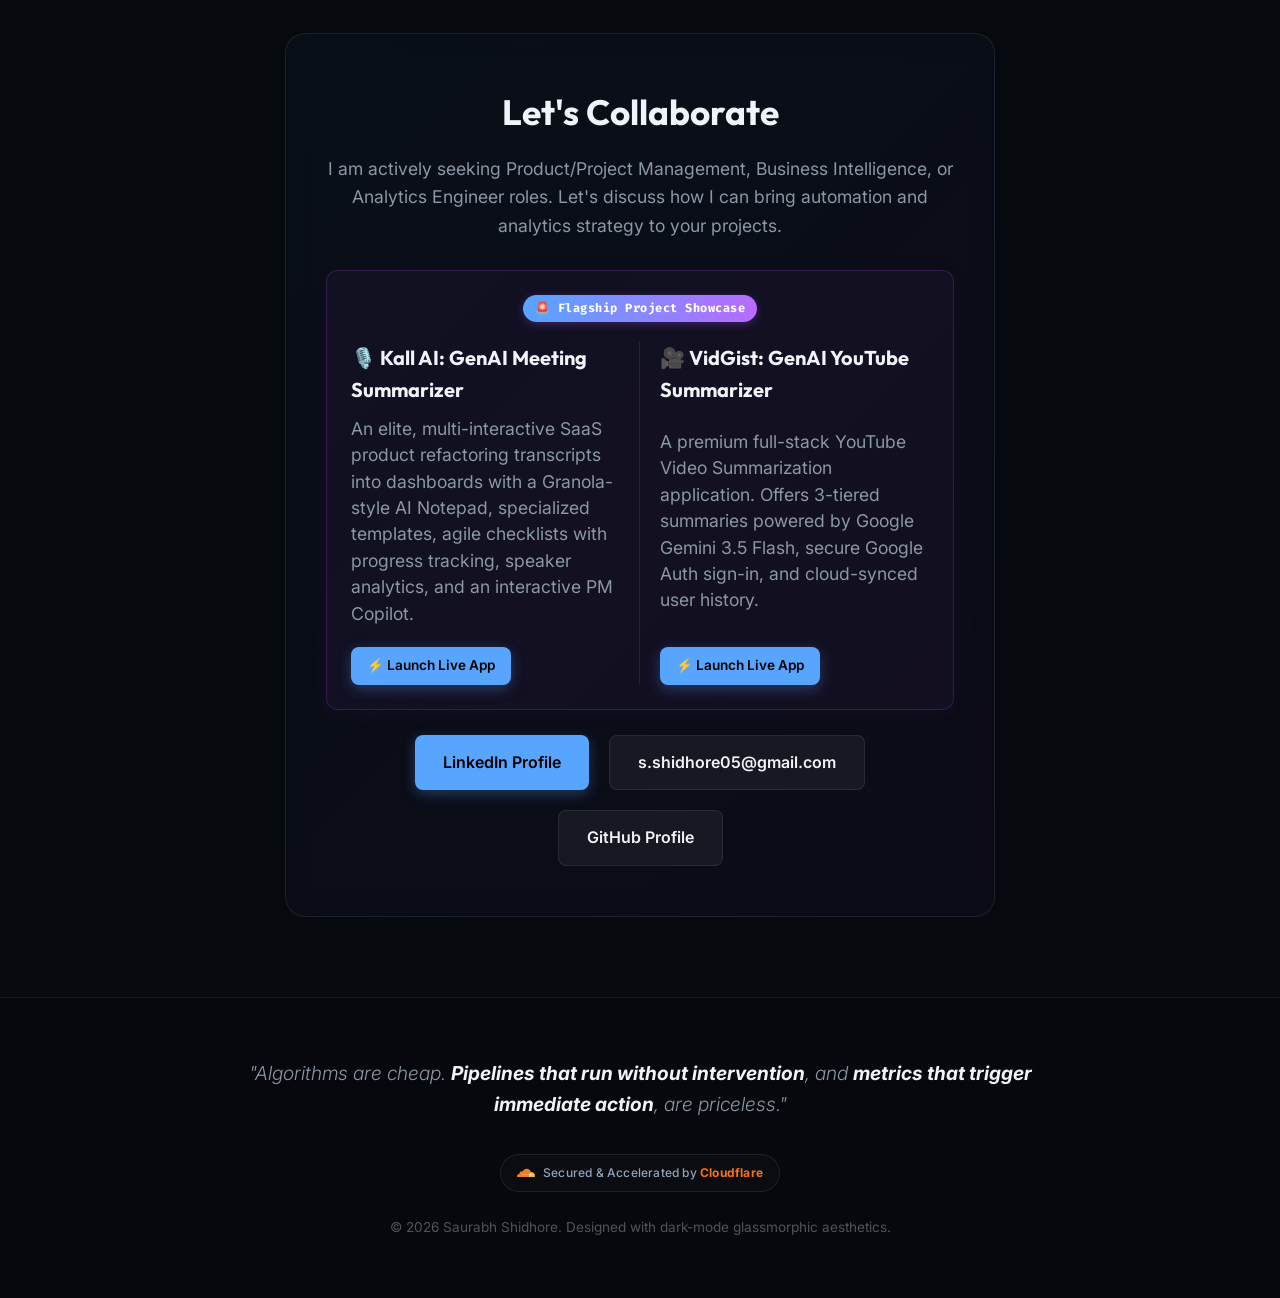
==== commit cf6d62b8: "feat: sync portfolio index metadata and favicon logo" ====
--- a/portfolio/index.html
+++ b/portfolio/index.html
@@ -4,6 +4,20 @@
   <meta charset="UTF-8">
   <meta name="viewport" content="width=device-width, initial-scale=1.0">
   <title>Saurabh Shidhore | AI & Analytics Portfolio</title>
+  
+  <!-- Favicon - Neural-S Logo -->
+  <link rel="icon" type="image/svg+xml" href="favicon.svg">
+  <link rel="alternate icon" href="favicon.svg">
+  <link rel="apple-touch-icon" href="favicon.svg">
+  
+  <!-- SEO & Social Meta -->
+  <meta name="description" content="Saurabh Shidhore – AI & Analytics engineer specializing in LLM pipelines, BI dashboards, and ROI-driven automation. Based in Chicago.">
+  <meta property="og:title" content="Saurabh Shidhore | AI & Analytics Portfolio">
+  <meta property="og:description" content="AI engineer & analytics specialist. Explore live BI dashboards, ROI calculators, and prompt engineering work.">
+  <meta property="og:type" content="website">
+  <meta property="og:url" content="https://aitools-guru.github.io/">
+  <meta name="twitter:card" content="summary">
+  <meta name="twitter:title" content="Saurabh Shidhore | AI & Analytics Portfolio">
   
   <!-- Premium Modern Typography -->
   <link rel="preconnect" href="https://fonts.googleapis.com">
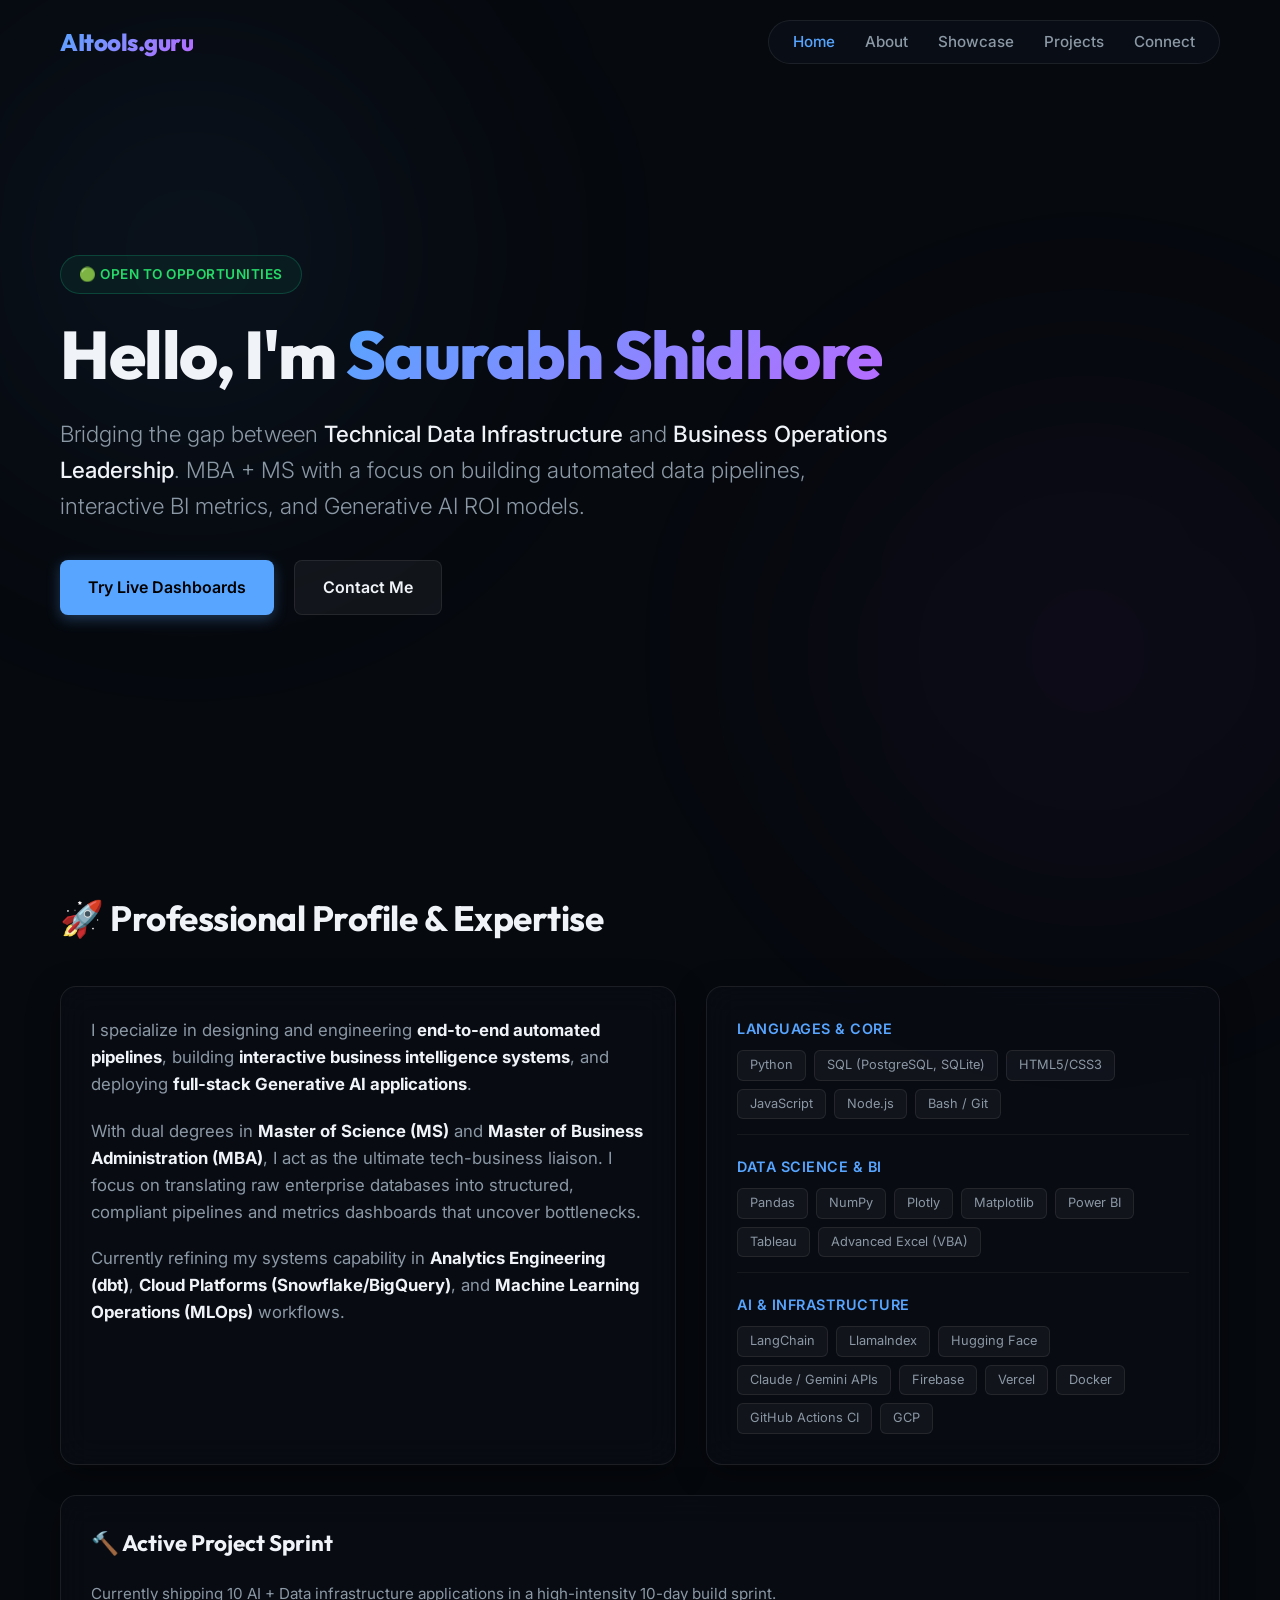
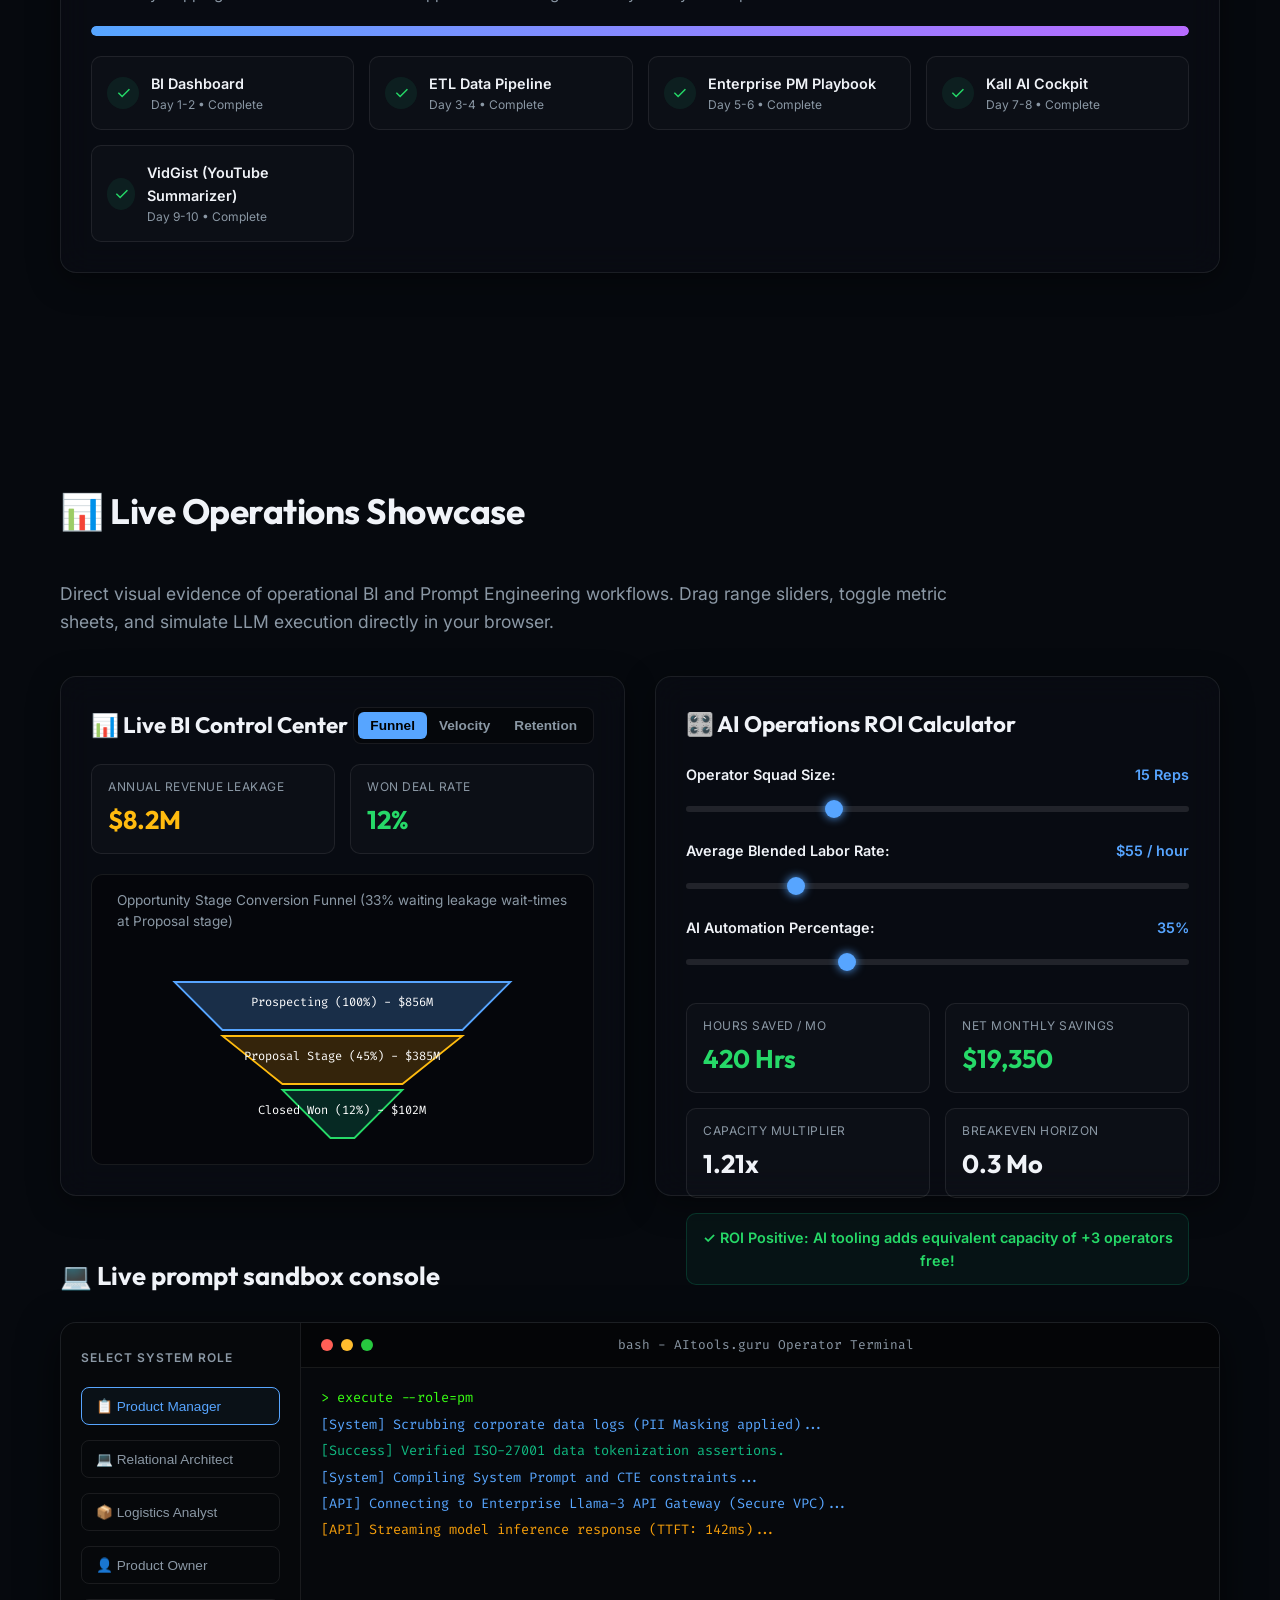
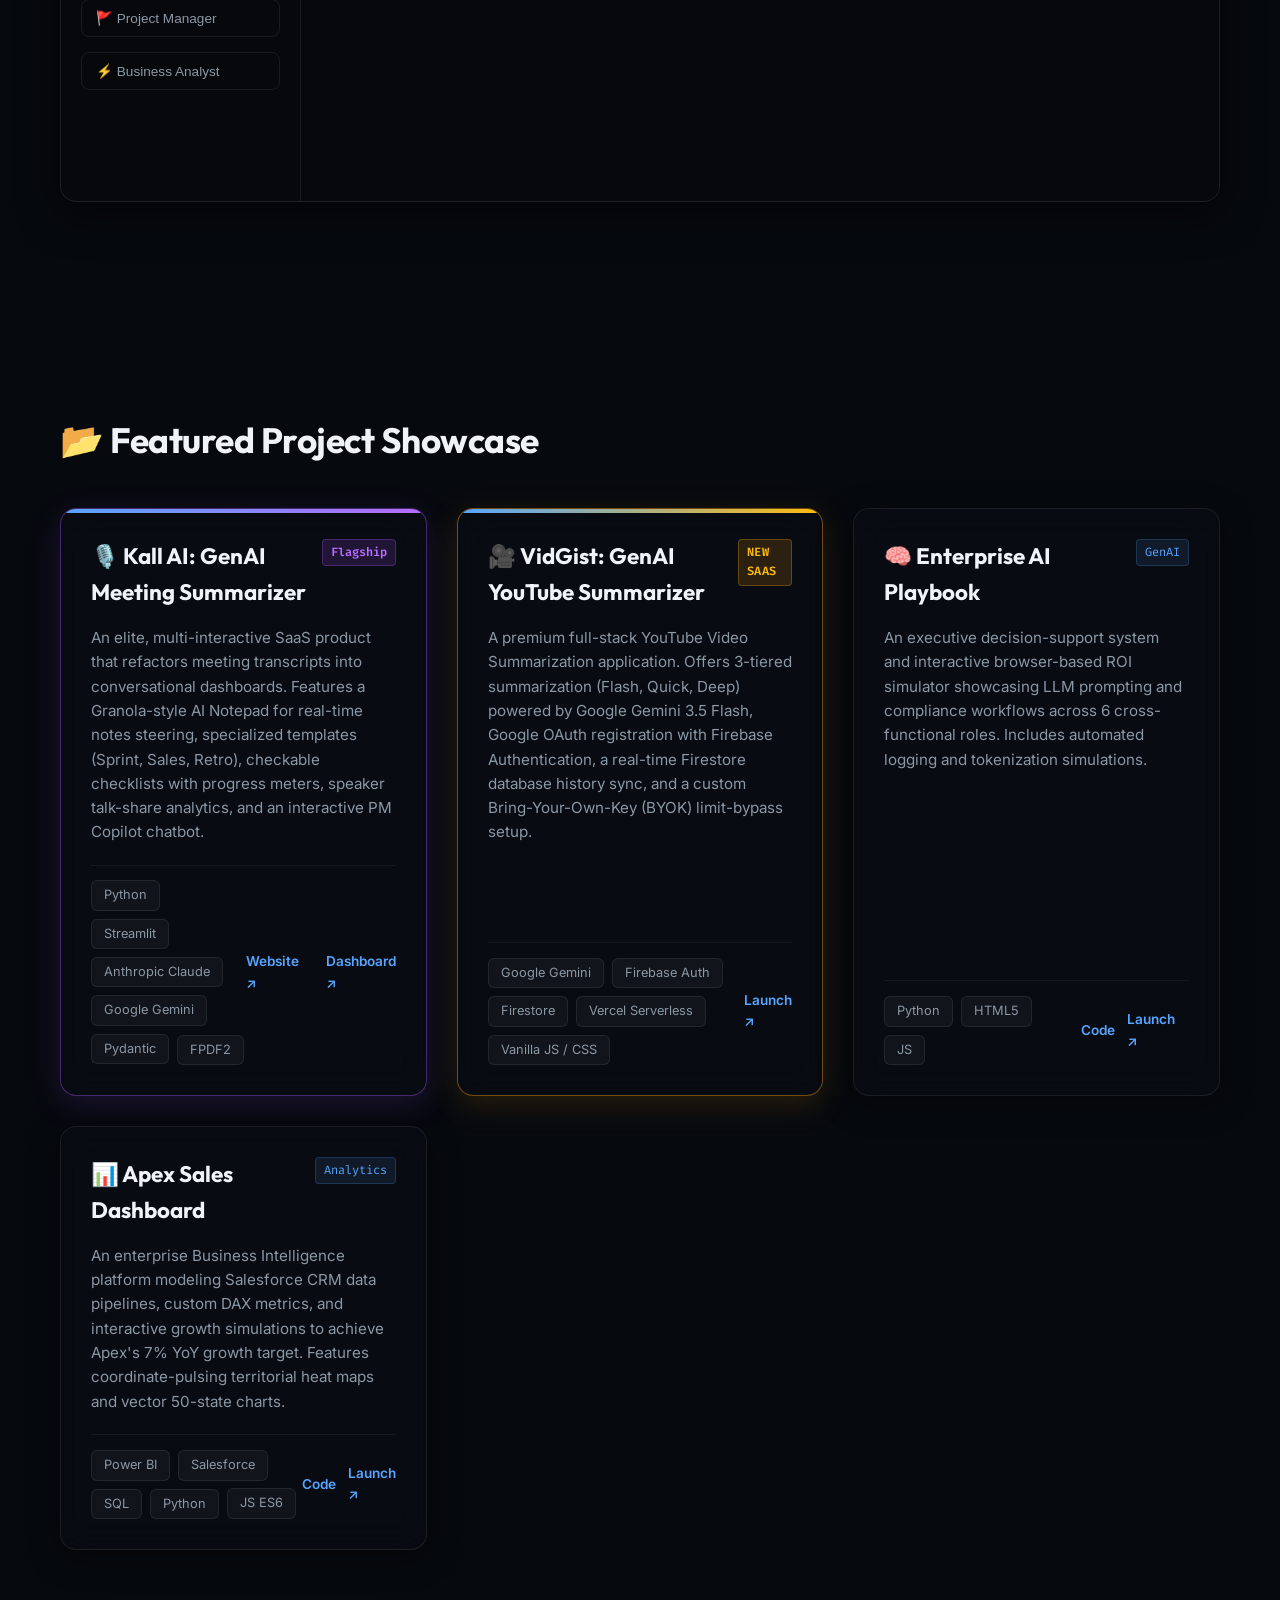
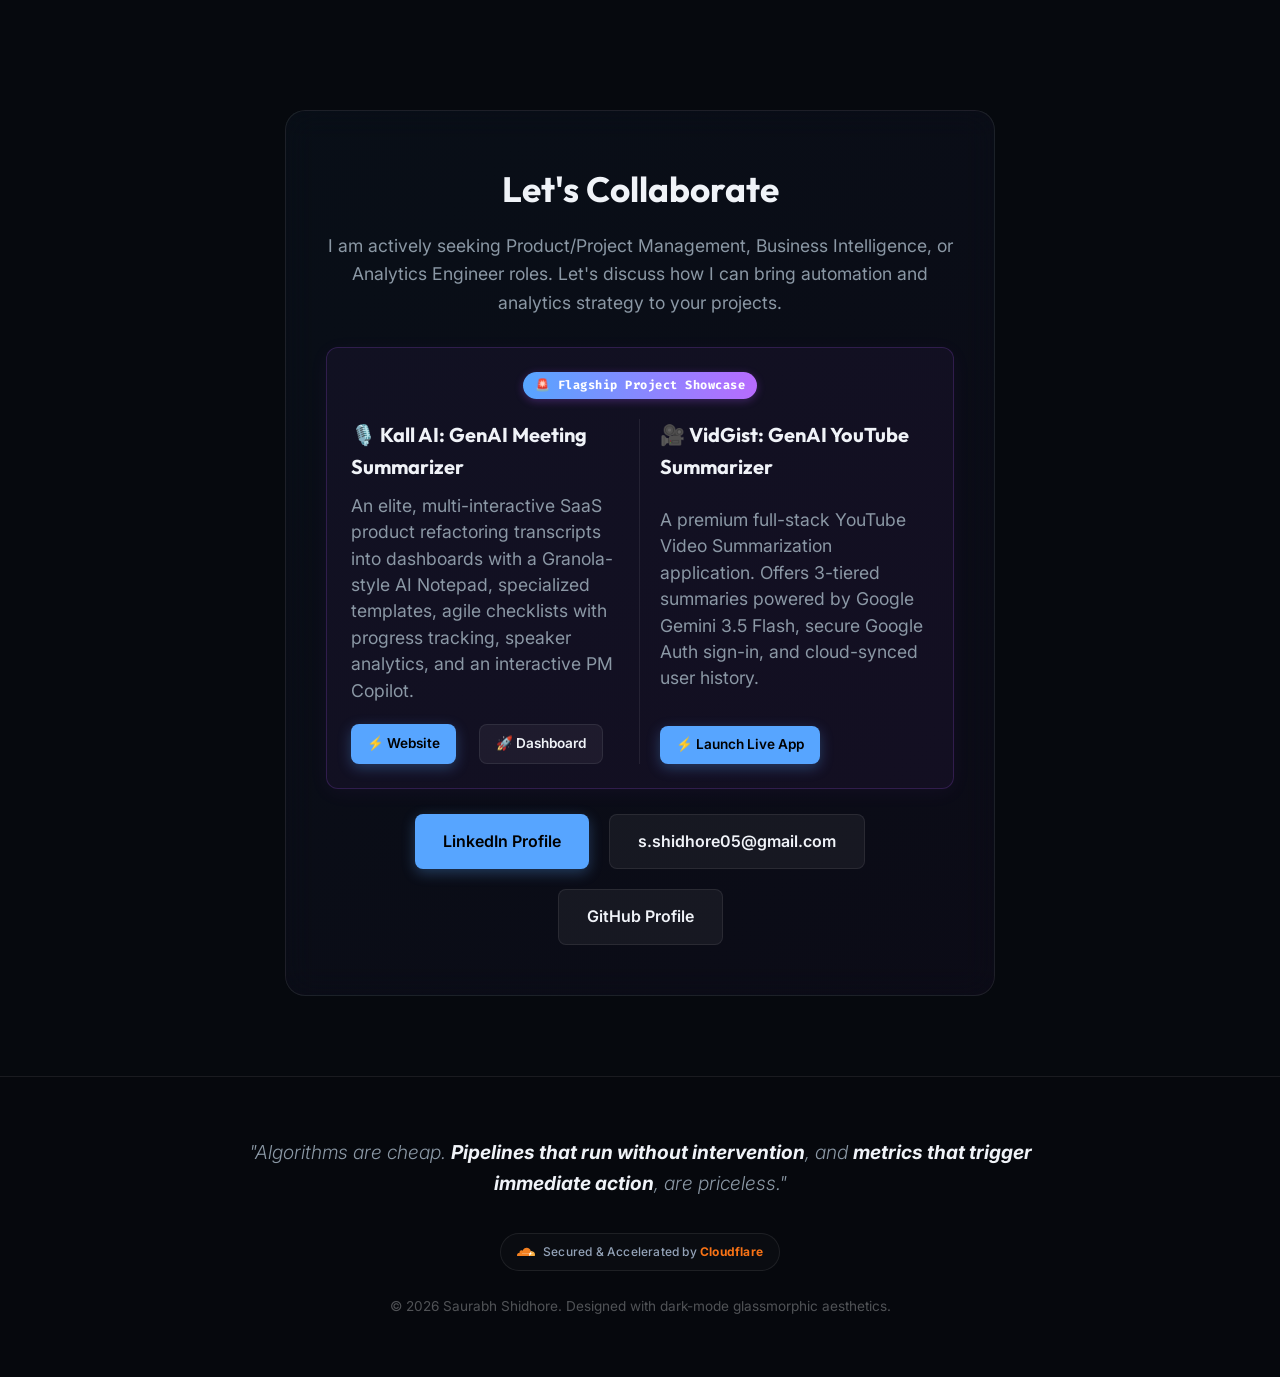
==== commit f33570cb: "feat: update Kall AI showcase links to include Website and Dashboard" ====
--- a/portfolio/index.html
+++ b/portfolio/index.html
@@ -1457,7 +1457,8 @@
             <span class="badge">FPDF2</span>
           </div>
           <div class="project-links">
-            <a href="https://kall-ai.com" target="_blank" class="project-link">Launch ↗</a>
+            <a href="https://kall-ai.com" target="_blank" class="project-link">Website ↗</a>
+            <a href="https://app.kall-ai.com" target="_blank" class="project-link" style="margin-left: 15px;">Dashboard ↗</a>
           </div>
         </div>
       </div>
@@ -1559,7 +1560,8 @@
               An elite, multi-interactive SaaS product refactoring transcripts into dashboards with a Granola-style AI Notepad, specialized templates, agile checklists with progress tracking, speaker analytics, and an interactive PM Copilot.
             </p>
             <div class="highlight-actions">
-              <a href="https://kall-ai.com" target="_blank" class="btn btn-primary btn-sm">⚡ Launch Live App</a>
+              <a href="https://kall-ai.com" target="_blank" class="btn btn-primary btn-sm">⚡ Website</a>
+              <a href="https://app.kall-ai.com" target="_blank" class="btn btn-secondary btn-sm" style="margin-left: 8px;">🚀 Dashboard</a>
             </div>
           </div>
           
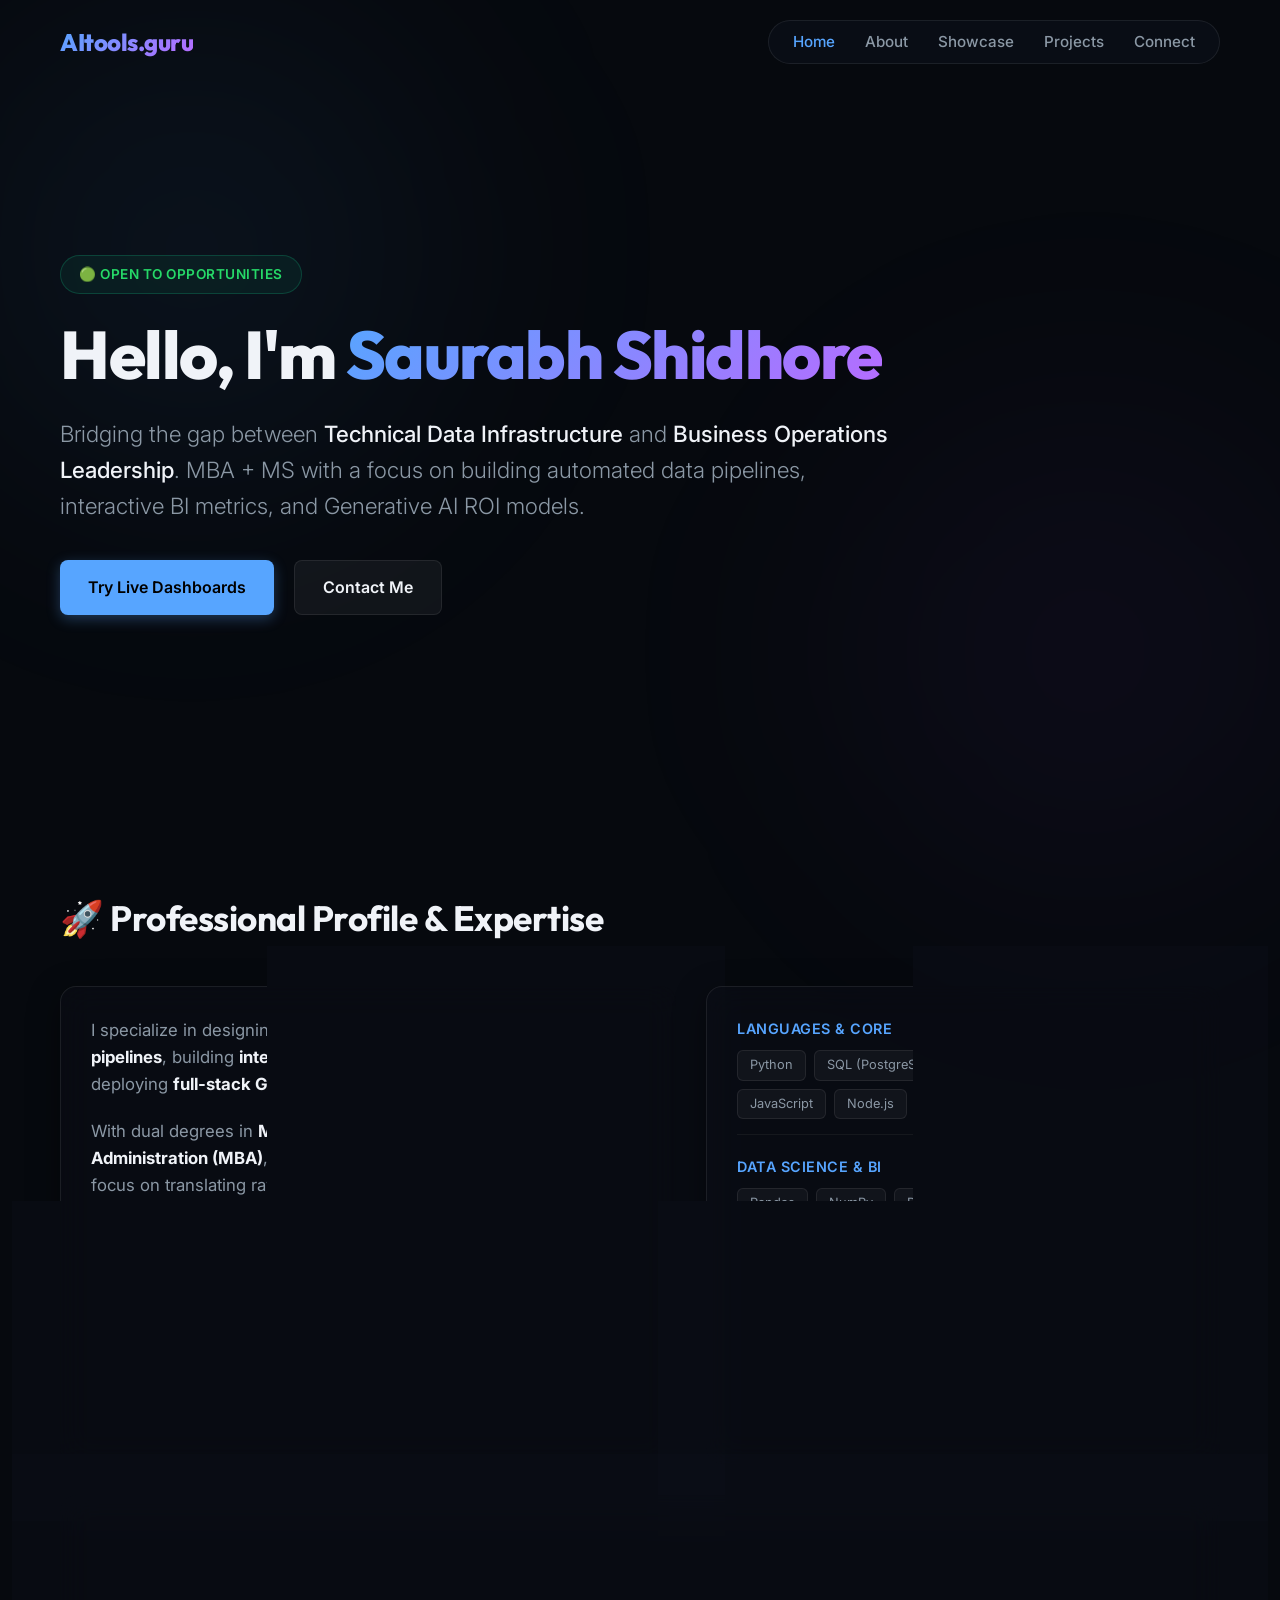
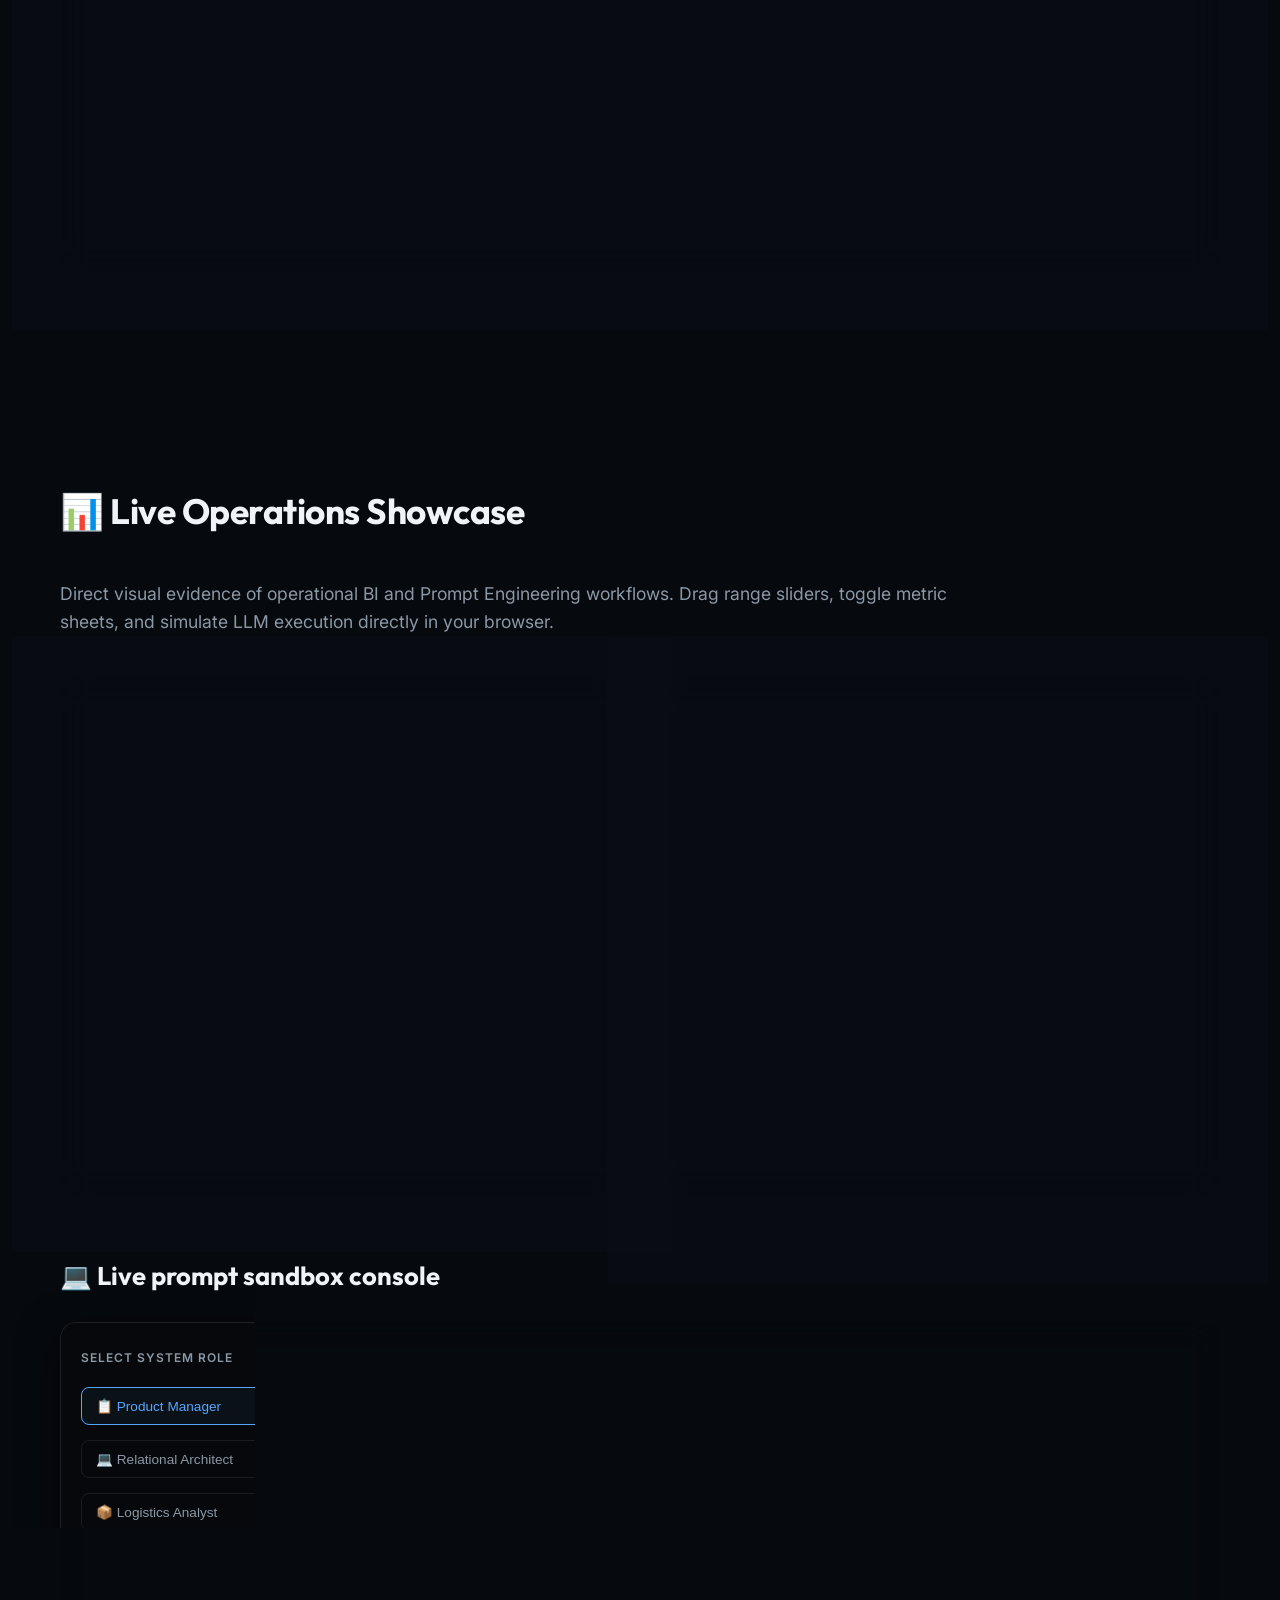
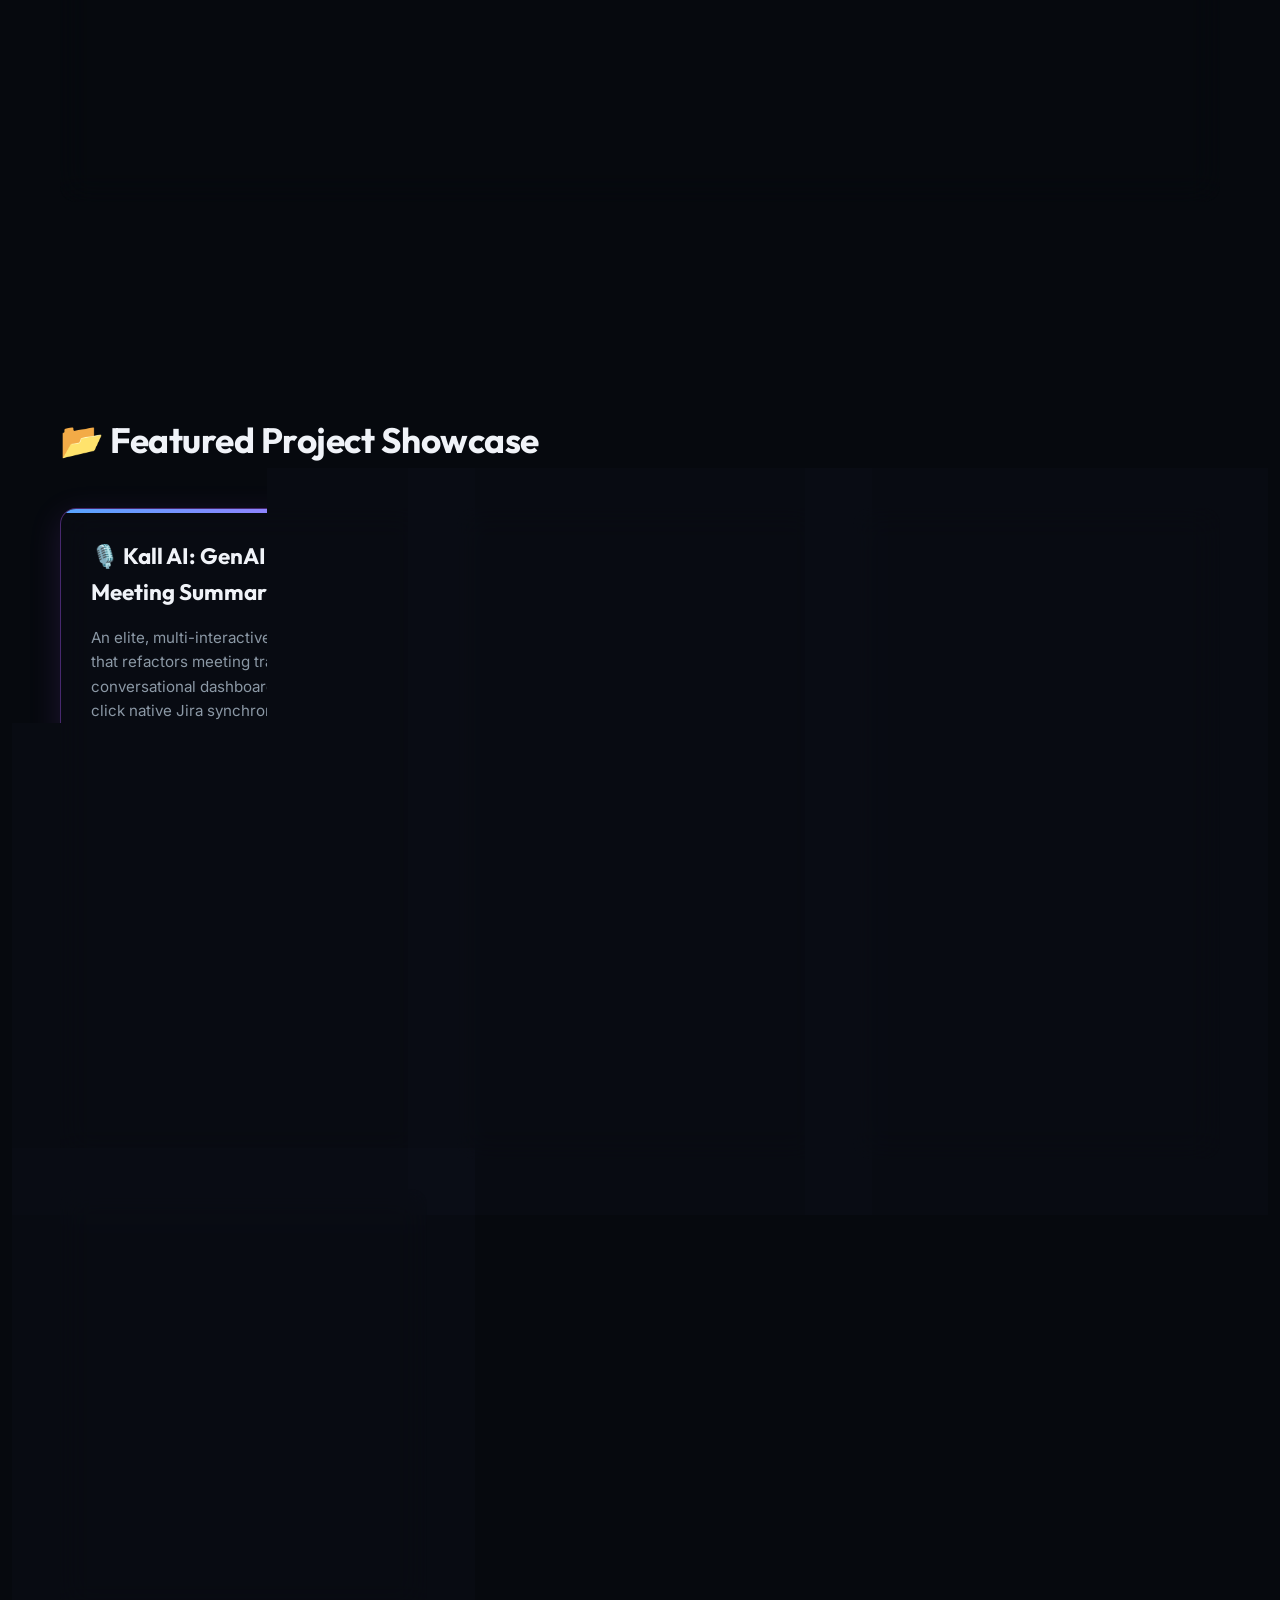
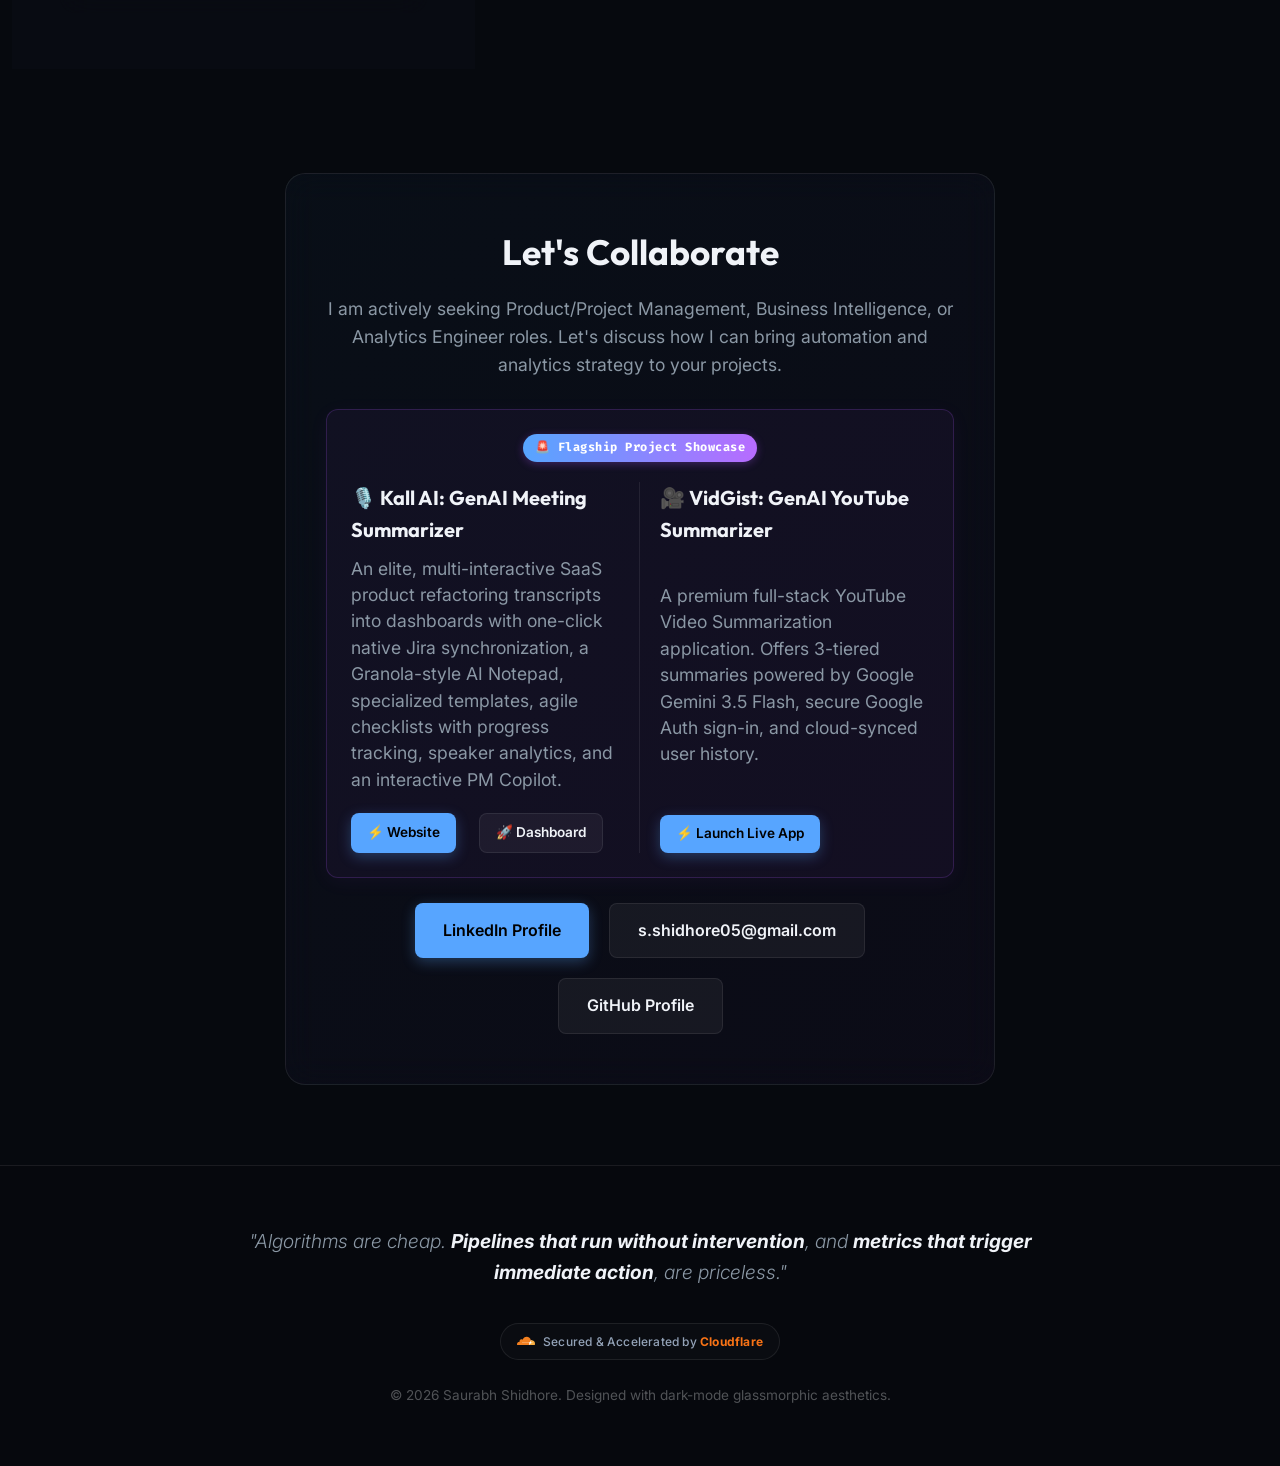
==== commit 475a050f: "feat: update portfolio Kall AI descriptions and tools to include Jira Sync" ====
--- a/portfolio/index.html
+++ b/portfolio/index.html
@@ -1444,13 +1444,14 @@
             <span class="flagship-tag">Flagship</span>
           </div>
           <p class="project-description">
-            An elite, multi-interactive SaaS product that refactors meeting transcripts into conversational dashboards. Features a Granola-style AI Notepad for real-time notes steering, specialized templates (Sprint, Sales, Retro), checkable checklists with progress meters, speaker talk-share analytics, and an interactive PM Copilot chatbot.
+            An elite, multi-interactive SaaS product that refactors meeting transcripts into conversational dashboards. Features one-click native Jira synchronization, a Granola-style AI Notepad for real-time notes steering, specialized templates (Sprint, Sales, Retro), checkable checklists with progress meters, speaker talk-share analytics, and an interactive PM Copilot chatbot.
           </p>
         </div>
         <div class="project-card-footer">
           <div class="project-tools">
             <span class="badge">Python</span>
             <span class="badge">Streamlit</span>
+            <span class="badge">Jira REST API</span>
             <span class="badge">Anthropic Claude</span>
             <span class="badge">Google Gemini</span>
             <span class="badge">Pydantic</span>
@@ -1557,7 +1558,7 @@
           <div class="highlight-project-item">
             <h3>🎙️ Kall AI: GenAI Meeting Summarizer</h3>
             <p>
-              An elite, multi-interactive SaaS product refactoring transcripts into dashboards with a Granola-style AI Notepad, specialized templates, agile checklists with progress tracking, speaker analytics, and an interactive PM Copilot.
+              An elite, multi-interactive SaaS product refactoring transcripts into dashboards with one-click native Jira synchronization, a Granola-style AI Notepad, specialized templates, agile checklists with progress tracking, speaker analytics, and an interactive PM Copilot.
             </p>
             <div class="highlight-actions">
               <a href="https://kall-ai.com" target="_blank" class="btn btn-primary btn-sm">⚡ Website</a>
